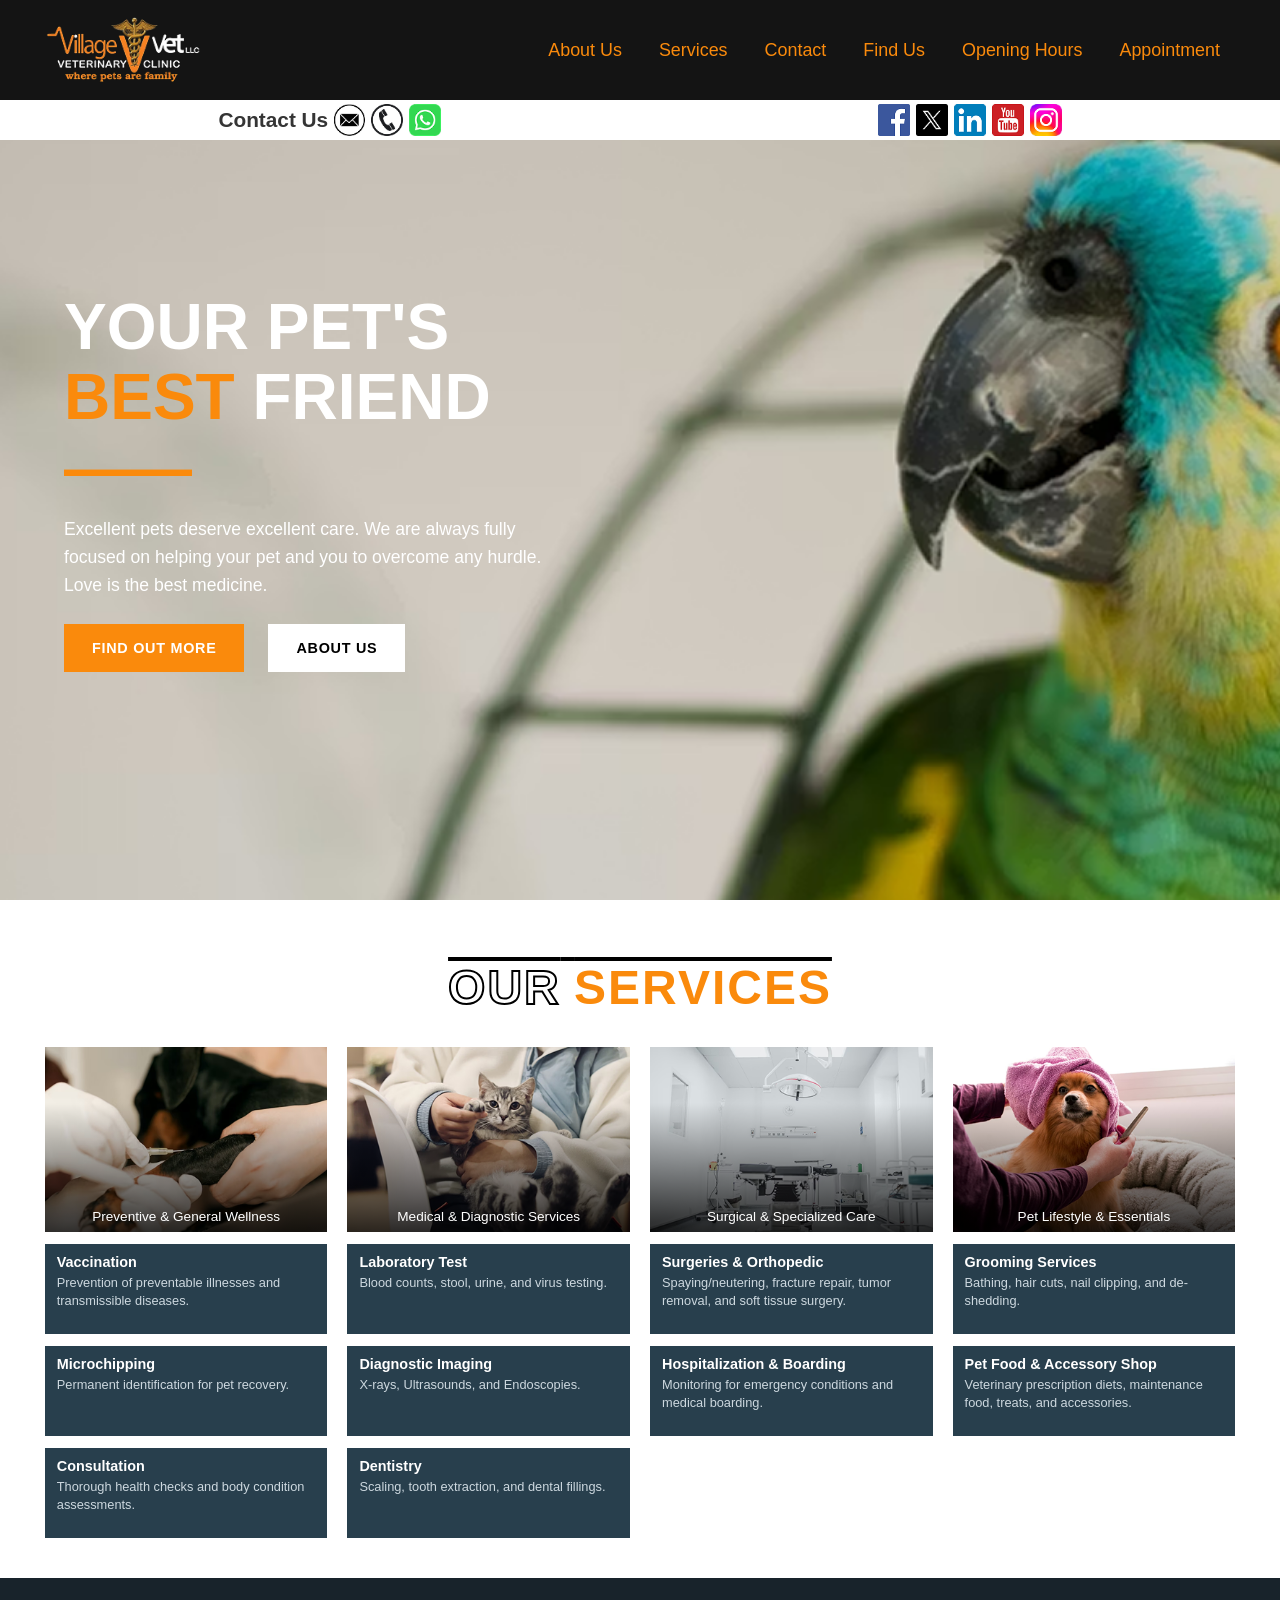
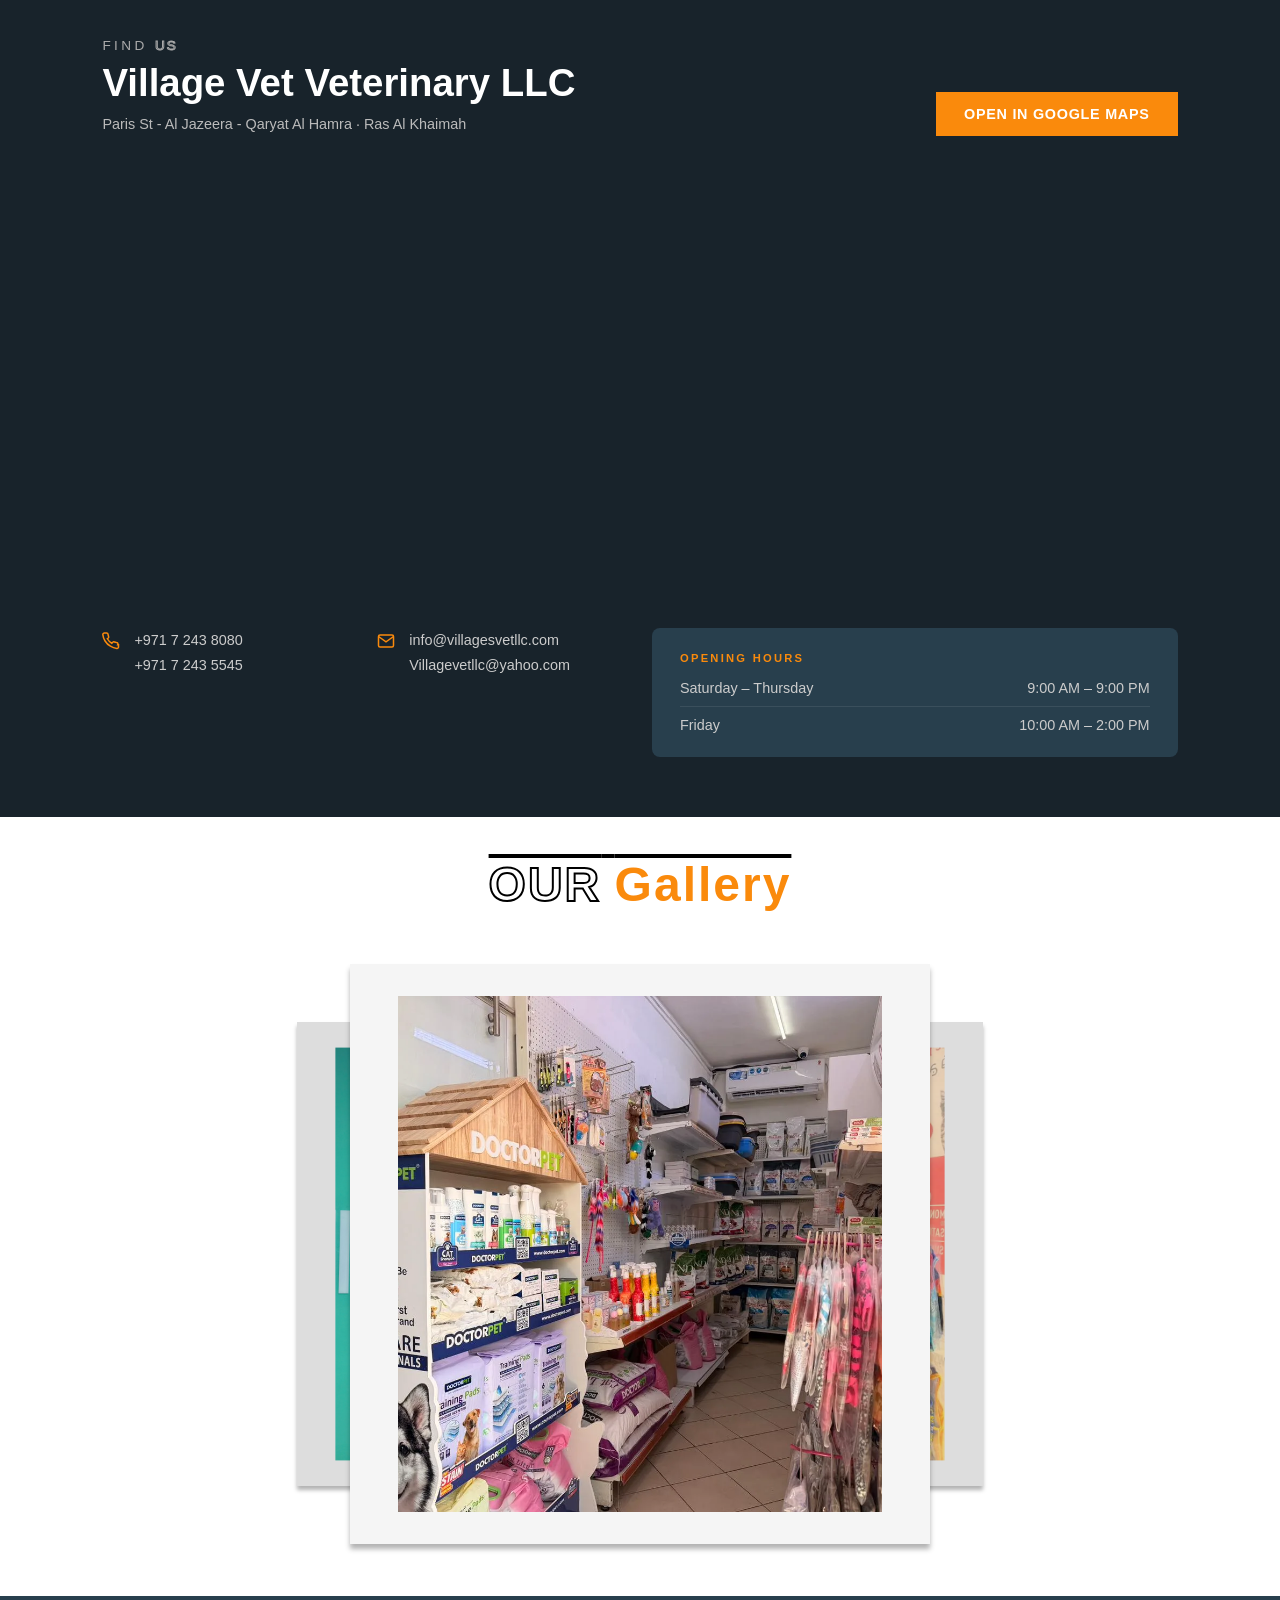
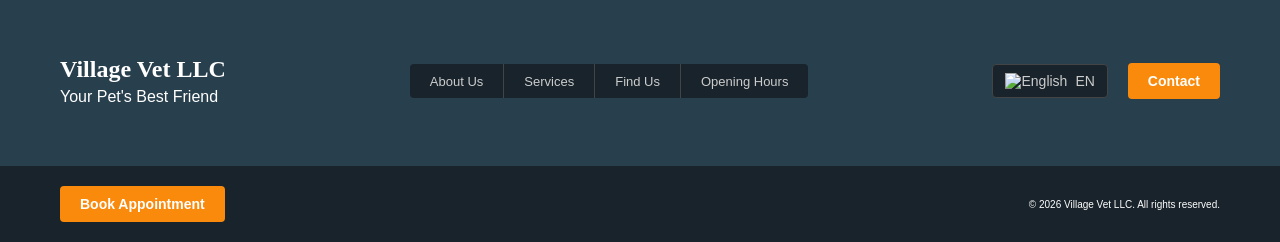
==== index.html @ 038075fb "Final" ====
<!DOCTYPE html>
<html lang="en">
<head>
  <meta charset="UTF-8">
  <meta name="viewport" content="width=device-width, initial-scale=1.0">
  <title>Village Vet LLC</title>
  <link rel="preconnect" href="https://fonts.googleapis.com" />
  <link rel="preconnect" href="https://fonts.gstatic.com" crossorigin />
  <link href="https://fonts.googleapis.com/css2?family=Playfair+Display:wght@700&family=Lato:wght@400;700&display=swap" rel="stylesheet" />

<link rel="stylesheet" href="css/borders.css">
<link rel="stylesheet" href="css/homepage.css">
<link rel="stylesheet" href="css/gallery.css">

</head>
<body>

  <!-- ==================== MOBILE VERSION ==================== -->

<div class="mobile-layout">

<script>
document.addEventListener("DOMContentLoaded", () => {

    const hamburger = document.getElementById("mobileHamburger");
    const menu = document.getElementById("mobileMenu");

    hamburger.addEventListener("click", () => {

        hamburger.classList.toggle("active");
        menu.classList.toggle("active");

    });

});
</script>


<!-- ================= MOBILE NAVBAR ================= -->
<nav class="mobile-navbar">

    <div class="mobile-navbar-top">

        <a href="index.html" class="mobile-logo">
            <img src="images/village%20vet%20logo.png" alt="Village Vet Logo">
        </a>

        <button class="mobile-hamburger" id="mobileHamburger">
            <span></span>
            <span></span>
            <span></span>
        </button>

    </div>

    <div class="mobile-menu" id="mobileMenu">
        <a href="about_us.html">About Us</a>
        <a href="services.html">Services</a>
        <a href="contact.html">Contact</a>
        <a target="_blank"
           href="https://www.google.com/maps/place/Village+Vet+Veterinary+LLC/@25.6820195,55.7797574,17z">
           Find Us
        </a>
        <a href="contact.html#opening_hour">Opening Hours</a>

        <a class="mobile-appointment-btn" href="booking.html">
            Appointment
        </a>
    </div>

</nav>



    <!-- HERO -->
    <section class="hero">
      <div class="hero__inner">
        <div class="hero__logo">Village Vet LLC</div>
        <div class="hero__tag">Your Pet's Best Friend</div>
        <h1 class="hero__title">Caring for Every Paw &amp; Claw</h1>
        <p class="hero__subtitle">Professional veterinary services in Ras Al Khaimah — because your pet deserves the best.</p>
        <button class="btn">Book Appointment</button>
      </div>
    </section>

    <!-- SERVICES -->
    <section class="services" id="services">
      <p class="section-label">What we offer</p>
      <h2 class="section-title"><span>Our</span> Services</h2>
      <div class="divider"></div>
      <div class="services-list">
        <div class="service-bar">
          <div class="service-bar__icon">🩺</div>
          <div>
            <div class="service-bar__name">Preventive &amp; General Wellness</div>
            <div class="service-bar__desc">Vaccination · Microchipping · Consultation</div>
          </div>
        </div>
        <div class="service-bar">
          <div class="service-bar__icon">🔬</div>
          <div>
            <div class="service-bar__name">Medical &amp; Diagnostic</div>
            <div class="service-bar__desc">Lab tests · Imaging · Dentistry</div>
          </div>
        </div>
        <div class="service-bar">
          <div class="service-bar__icon">🏥</div>
          <div>
            <div class="service-bar__name">Surgical &amp; Specialized</div>
            <div class="service-bar__desc">Surgeries · Orthopedics · Boarding</div>
          </div>
        </div>
        <div class="service-bar">
          <div class="service-bar__icon">🛁</div>
          <div>
            <div class="service-bar__name">Pet Lifestyle &amp; Essentials</div>
            <div class="service-bar__desc">Grooming Services · Pet Food &amp; Accessory Shop</div>
          </div>
        </div>
      </div>
    </section>

    <!-- FIND US -->
    <section class="findus" id="findus">
      <p class="section-label">Where to find us</p>
      <h2 class="section-title"><span>Find</span> Us</h2>
      <div class="divider"></div>
      <p style="font-size:0.85rem;color:#bbb;line-height:1.6;">
        Village Vet Veterinary LLC<br>
        Paris St · Al Jazeera · Qaryat Al Hamra · Ras Al Khaimah
      </p>
      <div class="map-wrap">
        <iframe
          src="https://www.google.com/maps/embed?pb=!1m18!1m12!1m3!1d3595.676407439452!2d55.77718247519249!3d25.68201947740208!2m3!1f0!2f0!3f0!3m2!1i1024!2i768!4f13.1!3m3!1m2!1s0x3ef60bcb90f088f5%3A0xfb307b8802528c97!2sVillage%20Vet%20Veterinary%20LLC!5e0!3m2!1sen!2sae!4v1772922306894!5m2!1sen!2sae"
          allowfullscreen="" loading="lazy" referrerpolicy="no-referrer-when-downgrade">
        </iframe>
      </div>
      <div class="contact-block">
        <div class="contact-row">
          <svg width="18" height="18" viewBox="0 0 24 24" fill="none" stroke="currentColor" stroke-width="2"><path d="M22 16.92v3a2 2 0 0 1-2.18 2 19.79 19.79 0 0 1-8.63-3.07A19.5 19.5 0 0 1 4.1 12a19.8 19.8 0 0 1-3-8.57A2 2 0 0 1 3.1 1.37h3a2 2 0 0 1 2 1.72 12.84 12.84 0 0 0 .7 2.81 2 2 0 0 1-.45 2.11L7.09 9a16 16 0 0 0 6 6l1.27-1.27a2 2 0 0 1 2.11-.45 12.84 12.84 0 0 0 2.81.7A2 2 0 0 1 21 16.92z"/></svg>
          <div>
            <a href="tel:+97172438080">+971 7 243 8080</a><br>
            <a href="tel:+97172435545">+971 7 243 5545</a>
          </div>
        </div>
        <div class="contact-row">
          <svg width="18" height="18" viewBox="0 0 24 24" fill="none" stroke="currentColor" stroke-width="2"><path d="M4 4h16c1.1 0 2 .9 2 2v12c0 1.1-.9 2-2 2H4c-1.1 0-2-.9-2-2V6c0-1.1.9-2 2-2z"/><polyline points="22,6 12,13 2,6"/></svg>
          <div>
            <a href="mailto:info@villagesvetllc.com">info@villagesvetllc.com</a><br>
            <a href="mailto:Villagevetllc@yahoo.com">Villagevetllc@yahoo.com</a>
          </div>
        </div>
        <div class="hours-box">
          <h4>Opening Hours</h4>
          <div class="hours-row"><span>Saturday – Thursday</span><span>9:00 AM – 9:00 PM</span></div>
          <div class="hours-row"><span>Friday</span><span>10:00 AM – 2:00 PM</span></div>
        </div>
      </div>
    </section>

    <!-- GALLERY -->
    <section class="gallery" id="gallery">
      <p class="section-label">Moments we love</p>
      <h2 class="section-title"><span>Our</span> Gallery</h2>
      <div class="divider"></div>
      <div class="gallery-grid">
        <div class="gallery-item"><img src="images/Village%20Vet%20Gallery%20Pictures/front_1.webp"/></div>
        <div class="gallery-item"><img src="images/Village%20Vet%20Gallery%20Pictures/front_2.webp"/></div>
        <div class="gallery-item"><img src="images/Village%20Vet%20Gallery%20Pictures/front_3.webp"/></div>
        <div class="gallery-item"><img src="images/Village%20Vet%20Gallery%20Pictures/village_vet_sign.webp"/></div>
        <div class="gallery-item"><img src="images/Village%20Vet%20Gallery%20Pictures/vet_sign.webp"/></div>
        <div class="gallery-item"><img src="images/Village%20Vet%20Gallery%20Pictures/indoor_sign.webp"/></div>
        <div class="gallery-item"><img src="images/Village%20Vet%20Gallery%20Pictures/indoor_sign2.webp"/></div>
        <div class="gallery-item"><img src="images/Village%20Vet%20Gallery%20Pictures/indoor_sign3.webp"/></div>
        <div class="gallery-item"><img src="images/Village%20Vet%20Gallery%20Pictures/shop1.webp"/></div>
        <div class="gallery-item"><img src="images/Village%20Vet%20Gallery%20Pictures/shop2.webp"/></div>
        <div class="gallery-item"><img src="images/Village%20Vet%20Gallery%20Pictures/shop3.webp"/></div>
        <div class="gallery-item"><img src="images/Village%20Vet%20Gallery%20Pictures/shop4.webp"/></div>
        <div class="gallery-item"><img src="images/Village%20Vet%20Gallery%20Pictures/shop5.webp"/></div>
        <div class="gallery-item"><img src="images/Village%20Vet%20Gallery%20Pictures/shop6.webp"/></div>
        <div class="gallery-item"><img src="images/Village%20Vet%20Gallery%20Pictures/shop7.webp"/></div>
        <div class="gallery-item"><img src="images/Village%20Vet%20Gallery%20Pictures/shop8.webp"/></div>
      </div>
    </section>

    <footer id="mobile-footer"></footer>
    <script src="../border/load_foot_nav.js"></script>

  </div><!-- /.mobile-layout -->


  <!-- ==================== DESKTOP VERSION ==================== -->
  <div class="desktop-layout">

    <!-- NAV (injected by load_foot_nav.js) -->
<!--    <nav id="desktop-navbar"></nav>-->
<nav class="navbar">
    <a href="index.html" class="nav_logo">
        <img src="images/village%20vet%20logo.png" alt="Village Vet Logo">
    </a>

    <div>
        <a href="about_us.html">About Us</a>
        <a href="services.html">Services</a>
        <a href="contact.html">Contact</a>

        <a target="_blank"
           href="https://www.google.com/maps/place/Village+Vet+Veterinary+LLC/@25.6820195,55.7797574,17z">
           Find Us
        </a>

        <a href="contact.html#opening_hour">
            Opening Hours
        </a>

        <a id="appointment_btn" href="booking.html">
            Appointment
        </a>
    </div>
</nav>

    <!-- UNDER NAVBAR -->
    <div class="under_navbar">
      <div>
        <a href="contact.html">Contact Us</a>
        <a href="contact.html"><img src="icons/Icon_Msg.png" alt="Message"></a>
        <a href="contact.html"><img src="icons/Icon_Call.png" alt="Call"></a>
        <a href="https://api.whatsapp.com/send/?phone=971561420787&text&type=phone_number&app_absent=0" target="_blank"><img src="icons/Icon_whatsapp.png" alt="WhatsApp"></a>
      </div>
      <div>
        <a href="https://www.facebook.com/people/Village-Vet-LLC/100063618232072/" target="_blank"><img src="icons/Icon_facebook.png" alt="Facebook"></a>
        <a href="https://x.com/LlcVet" target="_blank"><img src="icons/Icon_twitter.png" alt="Twitter"></a>
        <a href="https://www.linkedin.com/in/village-vet-llc-uae-9a5b27188/" target="_blank"><img src="icons/Icon_linkedin.png" alt="LinkedIn"></a>
        <a href="https://www.youtube.com/@villagevetllc4652" target="_blank"><img src="icons/Icon_youtube.png" alt="YouTube"></a>
        <a href="https://www.instagram.com/village_vet_llc/" target="_blank"><img src="icons/Icon_insta.png" alt="Instagram"></a>
      </div>
    </div>

    <!-- HERO -->
    <div class="hero_banner">
      <img src="images/Background.png" alt="Hero banner">
      <div class="hero_overlay">
        <h2>YOUR PET'S <span>BEST</span> FRIEND</h2>
        <h2><span>——</span></h2>
        <p>Excellent pets deserve excellent care. We are always fully focused on helping your pet and you to overcome any hurdle. Love is the best medicine.</p>
        <div class="hero_button">
          <a class="hero_btn1" href="services.html">FIND OUT MORE</a>
          <a class="hero_btn2" href="about_us.html">ABOUT US</a>
        </div>
      </div>
    </div>

    <!-- SERVICES -->
    <div class="our_service">
      <h1><span class="recolor_seethur">OUR</span> <span class="recolor">SERVICES</span></h1>
      <div class="service_grid">
        <!-- GRID 1 -->
        <div class="service_content">
          <div class="service_container_image">
            <img src="images/temp1.png" alt="Preventive Care">
            <p>Preventive &amp; General Wellness</p>
          </div>
          <div class="service_container">
            <h4>Vaccination</h4>
            <p>Prevention of preventable illnesses and transmissible diseases.</p>
          </div>
          <div class="service_container">
            <h4>Microchipping</h4>
            <p>Permanent identification for pet recovery.</p>
          </div>
          <div class="service_container">
            <h4>Consultation</h4>
            <p>Thorough health checks and body condition assessments.</p>
          </div>
        </div>
        <!-- GRID 2 -->
        <div class="service_content">
          <div class="service_container_image">
            <img src="images/temp2.png" alt="Medical Diagnostic">
            <p>Medical &amp; Diagnostic Services</p>
          </div>
          <div class="service_container">
            <h4>Laboratory Test</h4>
            <p>Blood counts, stool, urine, and virus testing.</p>
          </div>
          <div class="service_container">
            <h4>Diagnostic Imaging</h4>
            <p>X-rays, Ultrasounds, and Endoscopies.</p>
          </div>
          <div class="service_container">
            <h4>Dentistry</h4>
            <p>Scaling, tooth extraction, and dental fillings.</p>
          </div>
        </div>
        <!-- GRID 3 -->
        <div class="service_content">
          <div class="service_container_image">
            <img src="images/temp3.png" alt="Surgical Care">
            <p>Surgical &amp; Specialized Care</p>
          </div>
          <div class="service_container">
            <h4>Surgeries &amp; Orthopedic</h4>
            <p>Spaying/neutering, fracture repair, tumor removal, and soft tissue surgery.</p>
          </div>
          <div class="service_container">
            <h4>Hospitalization &amp; Boarding</h4>
            <p>Monitoring for emergency conditions and medical boarding.</p>
          </div>
        </div>
        <!-- GRID 4 -->
        <div class="service_content">
          <div class="service_container_image">
            <img src="images/temp4.png" alt="Pet Lifestyle">
            <p>Pet Lifestyle &amp; Essentials</p>
          </div>
          <div class="service_container">
            <h4>Grooming Services</h4>
            <p>Bathing, hair cuts, nail clipping, and de-shedding.</p>
          </div>
          <div class="service_container">
            <h4>Pet Food &amp; Accessory Shop</h4>
            <p>Veterinary prescription diets, maintenance food, treats, and accessories.</p>
          </div>
        </div>
      </div>
    </div>

<!-- MAP / FIND US -->
<div class="map">
  <div class="map_overlay">
    <div>
      <h3>FIND <span class="recolor_seethur">US</span></h3>
      <h2>Village Vet Veterinary LLC</h2>
      <p>Paris St - Al Jazeera - Qaryat Al Hamra · Ras Al Khaimah</p>
    </div>
    <a class="map_btn" target="_blank" href="https://www.google.com/maps/place/Village+Vet+Veterinary+LLC/@25.6820195,55.7797574,17z">Open in Google Maps</a>
  </div>

  <iframe
    width="100%" height="420" style="border:0;" allowfullscreen="" loading="lazy"
    referrerpolicy="no-referrer-when-downgrade"
    src="https://www.google.com/maps/embed?pb=!1m18!1m12!1m3!1d3595.676407439452!2d55.77718247519249!3d25.68201947740208!2m3!1f0!2f0!3f0!3m2!1i1024!2i768!4f13.1!3m3!1m2!1s0x3ef60bcb90f088f5%3A0xfb307b8802528c97!2sVillage%20Vet%20Veterinary%20LLC!5e0!3m2!1sen!2sae!4v1775418853740!5m2!1sen!2sae">
  </iframe>

  <div class="map_contact">
    <div class="map_contact_col">
      <svg width="18" height="18" viewBox="0 0 24 24" fill="none" stroke="currentColor" stroke-width="2"><path d="M22 16.92v3a2 2 0 0 1-2.18 2 19.79 19.79 0 0 1-8.63-3.07A19.5 19.5 0 0 1 4.1 12a19.8 19.8 0 0 1-3-8.57A2 2 0 0 1 3.1 1.37h3a2 2 0 0 1 2 1.72 12.84 12.84 0 0 0 .7 2.81 2 2 0 0 1-.45 2.11L7.09 9a16 16 0 0 0 6 6l1.27-1.27a2 2 0 0 1 2.11-.45 12.84 12.84 0 0 0 2.81.7A2 2 0 0 1 21 16.92z"/></svg>
      <div>
        <a href="tel:+97172438080">+971 7 243 8080</a><br>
        <a href="tel:+97172435545">+971 7 243 5545</a>
      </div>
    </div>
    <div class="map_contact_col">
      <svg width="18" height="18" viewBox="0 0 24 24" fill="none" stroke="currentColor" stroke-width="2"><path d="M4 4h16c1.1 0 2 .9 2 2v12c0 1.1-.9 2-2 2H4c-1.1 0-2-.9-2-2V6c0-1.1.9-2 2-2z"/><polyline points="22,6 12,13 2,6"/></svg>
      <div>
        <a href="mailto:info@villagesvetllc.com">info@villagesvetllc.com</a><br>
        <a href="mailto:Villagevetllc@yahoo.com">Villagevetllc@yahoo.com</a>
      </div>
    </div>
    <div class="map_hours">
      <h4>Opening Hours</h4>
      <div class="map_hours_row"><span>Saturday – Thursday</span><span>9:00 AM – 9:00 PM</span></div>
      <div class="map_hours_row"><span>Friday</span><span>10:00 AM – 2:00 PM</span></div>
    </div>
  </div>
</div>


<div class="Gallery">
    <h1><span class="recolor_seethur">OUR</span> <span class="recolor">Gallery</span></h1>
    <div class="container">
      <div class="gallery-card-carousel">
        <div class="card">
          <div class="gallery-image-container">
               <img src="images/Village%20Vet%20Gallery%20Pictures/front_1.webp"/>
          </div>
        </div>

        <div class="card">
          <div class="gallery-image-container">
               <img src="images/Village%20Vet%20Gallery%20Pictures/front_2.webp"/>
          </div>
        </div>

        <div class="card">
          <div class="gallery-image-container">
               <img src="images/Village%20Vet%20Gallery%20Pictures/front_3.webp"/>
          </div>
        </div>

        <div class="card">
          <div class="gallery-image-container">
               <img src="images/Village%20Vet%20Gallery%20Pictures/village_vet_sign.webp"/>
          </div>
        </div>

        <div class="card">
          <div class="gallery-image-container">
               <img src="images/Village%20Vet%20Gallery%20Pictures/indoor_sign.webp">
          </div>
        </div>

        <div class="card">
          <div class="gallery-image-container">
               <img src="images/Village%20Vet%20Gallery%20Pictures/indoor_sign2.webp">
          </div>
        </div>

        <div class="card">
          <div class="gallery-image-container">
               <img src="images/Village%20Vet%20Gallery%20Pictures/indoor_sign3.webp">
          </div>
        </div>

        <div class="card">
          <div class="gallery-image-container">
               <img src="images/Village%20Vet%20Gallery%20Pictures/shop1.webp">
          </div>
        </div>

        <div class="card">
          <div class="gallery-image-container">
               <img src="images/Village%20Vet%20Gallery%20Pictures/shop2.webp">
          </div>
        </div>

        <div class="card">
          <div class="gallery-image-container">
               <img src="images/Village%20Vet%20Gallery%20Pictures/shop3.webp">
          </div>
        </div>

        <div class="card">
          <div class="gallery-image-container">
               <img src="images/Village%20Vet%20Gallery%20Pictures/shop4.webp">
          </div>
        </div>

        <div class="card">
          <div class="gallery-image-container">
               <img src="images/Village%20Vet%20Gallery%20Pictures/shop5.webp">
          </div>
        </div>

        <div class="card">
          <div class="gallery-image-container">
               <img src="images/Village%20Vet%20Gallery%20Pictures/shop6.webp">
          </div>
        </div>

        <div class="card">
          <div class="gallery-image-container">
               <img src="images/Village%20Vet%20Gallery%20Pictures/shop7.webp">
          </div>
        </div>

        <div class="card">
          <div class="gallery-image-container">
               <img src="images/Village%20Vet%20Gallery%20Pictures/shop8.webp">
          </div>
        </div>
      </div>
      <a href="#" class="visuallyhidden card-controller">Carousel controller</a>
    </div>
</div>

    <!-- FOOTER (injected by load_foot_nav.js) -->
    <div class="footer-desktop">

    <footer>

        <div class="foot-container footer-flex">

            <div class="footer-logo">
                <h1>Village Vet LLC</h1>
                <span>Your Pet's Best Friend</span>
            </div>

            <ul class="footer-links">
                <li><a href="about_us.html">About Us</a></li>

                <li><a href="services.html">Services</a></li>

                <li>
                    <a href="https://www.google.com/maps/place/Village+Vet+Veterinary+LLC/@25.6820195,55.7797574,17z">
                        Find Us
                    </a>
                </li>

                <li>
                    <a href="contact.html#opening_hour">
                        Opening Hours
                    </a>
                </li>
            </ul>

            <div class="footer-right">

                <div class="lang-switcher">

                    <button class="lang-btn">
                        <img src="https://flagcdn.com/w20/gb.png" alt="English">
                        <span>EN</span>
                    </button>

                    <ul class="lang-dropdown">
                        <li>
                            <a href="#">
                                <img src="https://flagcdn.com/w20/ae.png" alt="Arabic">
                                Arabic (AR)
                            </a>
                        </li>
                    </ul>

                </div>

                <a href="contact.html" class="btn-orange">
                    Contact
                </a>

            </div>

        </div>

    </footer>

    <div class="bottom-bar">

        <div class="foot-container bottom-flex">

            <a href="booking.html" class="btn-orange">
                Book Appointment
            </a>

            <div class="footer-copy">
                © 2026 Village Vet LLC. All rights reserved.
            </div>

        </div>

    </div>
</div>
    <script src="javascript/carousel-common.js"></script>
    <script src="javascript/gallery-carousel.js"></script>

  </div><!-- /.desktop-layout -->


  <script>
    const btn  = document.getElementById("hamburgerBtn");
    const menu = document.getElementById("mobileMenu");
    if (btn && menu) {
        btn.addEventListener("click", function () {
            const isOpen = menu.classList.toggle("open");
            btn.classList.toggle("open", isOpen);
        });
        menu.querySelectorAll("a").forEach(link => {
            link.addEventListener("click", () => {
                menu.classList.remove("open");
                btn.classList.remove("open");
            });
        });
    }
</script>
</body>
</html>
---- css/borders.css ----
/* RESET */
* { 
    margin: 0; 
    padding: 0; 
    box-sizing: border-box; 
}

/* ROOT COLORS */
:root {
    --dark-bg: #18232B;
    --darker-bg: #283F4D;
    --orange: #FA8A0C;
}

/* BODY */
html, body {
    max-width: 100vw;
    overflow-x: hidden;
    font-family: Arial, sans-serif;
}

/* CONTAINER */
.foot-container { 
    max-width: 1200px; 
    margin: 0 auto; 
    padding: 0 20px; 
}
/* =========================
   NAVBAR
========================= */

.navbar {
    display: none; /* hidden on mobile by default */
}

@media (min-width: 1024px) {
    .navbar {
        position: fixed;
        display: flex;
        width: 100%;
        height: 100px;
        z-index: 10;
        background-color: rgb(20, 20, 20);
    }

    body {
        padding-top: 100px; /* prevents hero from hiding under fixed navbar */
    }
}

.nav_logo {
    margin-left: 3.5%;
    display: flex;
    align-items: center;
    height: 100%;
}

.nav_logo img {
    height: 67%;
}

.navbar div {
    display: flex;
    align-items: center;
    margin-left: auto;
    margin-right: 50px;
    gap: 17px;
}

.navbar div a {
    font-size: 1.4vw;
    text-decoration: none;
    color: rgb(250, 138, 12);
    padding: 0 10px;
}

/* =========================
   LANGUAGE SWITCHER
========================= */

.lang-switcher {
    position: relative;
    display: inline-block;
}

.lang-btn {
    background-color: var(--dark-bg);
    color: #ccc;
    padding: 8px 12px;
    border: 1px solid #444;
    border-radius: 4px;
    display: flex;
    align-items: center;
    gap: 8px;
    cursor: pointer;
    font-size: 14px;
}

.lang-dropdown {
    display: none;
    position: absolute;
    bottom: 100%;
    right: 0;
    background-color: var(--dark-bg);
    list-style: none;
    padding: 10px;
    border-radius: 4px;
    box-shadow: 0 -5px 15px rgba(0,0,0,0.3);
    min-width: 120px;
    margin-bottom: 5px;
}

.lang-switcher:hover .lang-dropdown { 
    display: block; 
}

.lang-dropdown li a {
    color: white;
    text-decoration: none;
    font-size: 13px;
    display: flex;
    align-items: center;
    gap: 8px;
    padding: 8px 5px;
}

.lang-dropdown li a:hover { 
    color: var(--orange); 
}

/* =========================
   BUTTONS
========================= */

.btn-orange { 
    background-color: var(--orange); 
    color: white; 
    border: none; 
    padding: 10px 20px; 
    font-weight: bold; 
    cursor: pointer; 
    text-decoration: none;
    font-size: 14px;
    border-radius: 4px;
    transition: 0.3s;
    display: inline-block;
}

.btn-orange:hover { 
    background-color: #EE4F54; 
}

.hero-booking-btn {
    padding: 10px 30px; 
    font-size: 12px;
}

/* =========================
   FOOTER — SHARED
========================= */

.footer {
    position: relative;
    width: 100%;
    color: white;
}

/* hide mobile, show desktop by default */
.footer-mobile { display: none; }
.footer-desktop { display: block; }

/* =========================
   FOOTER — DESKTOP
========================= */

footer { 
    background-color: var(--darker-bg); 
    padding: 60px 0; 
    color: white; 
}

.footer-logo h1 { 
    font-size: 24px; 
    margin-bottom: 5px;
    font-family: Cambria, Cochin, Georgia, Times, 'Times New Roman', serif;
}

.footer-flex { 
    display: flex; 
    justify-content: space-between; 
    align-items: center; 
}

.footer-links { 
    display: flex; 
    list-style: none; 
    background-color: var(--dark-bg);
    border-radius: 4px;
}

.footer-links li { 
    border-right: 1px solid #444; 
    padding: 8px 20px; 
}

.footer-links li:last-child { 
    border-right: none; 
}

.footer-links a { 
    color: #ccc; 
    text-decoration: none; 
    font-size: 13px; 
}

.footer-right { 
    display: flex; 
    align-items: center; 
    gap: 20px; 
}

/* BOTTOM BAR */
.bottom-bar { 
    background-color: var(--dark-bg); 
    padding: 20px 0; 
}

.bottom-flex { 
    display: flex; 
    justify-content: space-between; 
    align-items: center; 
}

.footer-copy { 
    font-size: 10px; 
    color: #ffffff; 
}

/* =========================
   FOOTER — MOBILE
========================= */

@media (max-width: 767px) {

    /* swap visibility */
    .footer-desktop { display: none; }
    .footer-mobile  { display: block; }

    .footer-mobile {
        background: #18232B;
        color: #aaa;
        padding: 32px 20px 20px;
        font-size: 0.8rem;
        text-align: center;
    }

    .footer__logo {
        font-family: 'Playfair Display', serif;
        color: #fff;
        font-size: 1.1rem;
    }

    .footer__tag {
        color: #FA8A0C;
        font-size: 0.72rem;
        margin-top: 2px;
    }

    .footer__nav {
        display: flex;
        flex-wrap: wrap;
        justify-content: center;
        gap: 16px 20px;
        margin: 20px 0 16px;
    }

    .footer__nav a {
        color: #ccc;
        font-size: 0.82rem;
        text-decoration: none;
    }

    .footer__nav a:hover {
        color: white;
    }

    .footer__copy {
        font-size: 0.72rem;
        color: #555;
        border-top: 1px solid #2a2a2a;
        padding-top: 14px;
        margin-top: 14px;
    }

}

#desktop-footer,
#mobile-footer {
    border: none;
    padding: 0;
    margin: 0;
}

.footer {
    position: relative;
    width: 100%;
    color: white;
    background-color: var(--dark-bg); /* add this */
}

/* navbar mobile */

/* Hide mobile nav on desktop, desktop nav on mobile */
#mobile-navbar  { display: block; }
#desktop-navbar { display: none;  }

@media (min-width: 1024px) {
    #mobile-navbar  { display: none;  }
    #desktop-navbar { display: block; }
}
---- css/homepage.css ----
/* ============================================================
   homepage.css — MOBILE ONLY
   ============================================================ */

@media (max-width: 1023px) {

  section { padding: 56px 20px; }

  .hero {
    position: relative;
    min-height: 100svh;
  }

}

img { display: block; max-width: 100%; }
a { text-decoration: none; color: inherit; }

:root {
  --green: #2e6b4f;
  --gold:  #c9a84c;
  --light: #f5f2ee;
  --dark:  #1a1a1a;
  --gray:  #888;
}

/* LAYOUT SWITCHER */
.mobile-layout { display: block; }
.desktop-layout { display: none; }

@media (min-width: 1024px) {
  .mobile-layout { display: none; }
  .desktop-layout { display: block; }
}

/* RESPONSIVE TWEAKS */
@media (max-width: 767px) {
  .hero__title { font-size: 2rem; }
  .section-title { font-size: 1.75rem; }
}

@media (min-width: 768px) and (max-width: 1024px) {
  .hero__title { font-size: 2.8rem; }
  .hero__subtitle { max-width: 400px; }
  .service-bar { padding: 22px 20px; }
  .service-bar__name { font-size: 1rem; }
  .service-bar__desc { font-size: 0.85rem; }
  .map-wrap iframe { height: 380px; }
}

/* HERO */
.hero {
  position: relative;
  min-height: 100svh;
  background: url('hero.jpg') center/cover no-repeat;
  display: flex;
  flex-direction: column;
  align-items: center;
  justify-content: center;
  text-align: center;
  padding: 40px 24px;
}
.hero::before {
  content: '';
  position: absolute;
  inset: 0;
  background: rgba(0,0,0,0.52);
}
.hero__inner    { position: relative; z-index: 1; color: #fff; }
.hero__logo     { font-family: 'Playfair Display', serif; font-size: 2rem; }
.hero__tag      { font-size: 0.85rem; letter-spacing: 0.2em; text-transform: uppercase; color: #ddd; margin-top: 4px; }
.hero__title    { font-family: 'Playfair Display', serif; font-size: 2.4rem; line-height: 1.2; margin: 28px 0 16px; }
.hero__subtitle { font-size: 1rem; color: #ddd; max-width: 280px; margin: 0 auto 32px; line-height: 1.6; }

.btn {
  display: inline-block;
  padding: 14px 36px;
  background: var(--green);
  color: #fff;
  font-family: 'Lato', sans-serif;
  font-weight: 700;
  font-size: 0.95rem;
  letter-spacing: 0.06em;
  text-transform: uppercase;
  border-radius: 4px;
  border: none;
  cursor: pointer;
}

/* SECTIONS */
section { padding: 56px 20px; }
.section-label { font-size: 0.7rem; letter-spacing: 0.25em; text-transform: uppercase; color: var(--gray); margin-bottom: 4px; }
.section-title { font-family: 'Playfair Display', serif; font-size: 2rem; color: var(--dark); }
.section-title span { color: var(--green); }
.divider { width: 48px; height: 3px; background: var(--gold); margin: 14px 0 32px; }

/* SERVICES */
.services-list { display: flex; flex-direction: column; gap: 10px; }
.service-bar {
  display: flex;
  align-items: center;
  gap: 16px;
  background: var(--light);
  border-left: 4px solid var(--green);
  border-radius: 6px;
  padding: 18px 16px;
}
.service-bar__icon { font-size: 1.5rem; width: 36px; text-align: center; flex-shrink: 0; }
.service-bar__name { font-weight: 700; font-size: 0.92rem; color: var(--dark); }
.service-bar__desc { font-size: 0.78rem; color: var(--gray); margin-top: 3px; line-height: 1.5; }

/* FIND US */
.findus { background: var(--dark); color: #fff; padding-bottom: 0; }
.findus .section-label { color: #aaa; }
.findus .section-title { color: #fff; }
.findus .section-title span { color: var(--gold); }
.findus .divider { background: var(--gold); }

.map-wrap { margin: 24px -20px 0; }
.map-wrap iframe { width: 100%; height: 300px; border: 0; display: block; }

.contact-block { padding: 28px 20px 40px; }
.contact-row { display: flex; align-items: flex-start; gap: 14px; margin-bottom: 16px; font-size: 0.9rem; line-height: 1.6; }
.contact-row svg { flex-shrink: 0; margin-top: 3px; color: var(--gold); }

.hours-box { background: #2a2a2a; border-radius: 8px; padding: 18px; margin-top: 8px; }
.hours-box h4 { font-size: 0.7rem; letter-spacing: 0.2em; text-transform: uppercase; color: var(--gold); margin-bottom: 12px; }
.hours-row { display: flex; justify-content: space-between; font-size: 0.85rem; color: #ccc; }
.hours-row + .hours-row { margin-top: 8px; border-top: 1px solid #3a3a3a; padding-top: 8px; }

/* GALLERY */
.gallery { background: var(--light); }
.gallery-grid { display: grid; grid-template-columns: repeat(3, 1fr); gap: 6px; }
.gallery-item { aspect-ratio: 1; background: #d5d0ca; border-radius: 4px; overflow: hidden; }
.gallery-item img { width: 100%; height: 100%; object-fit: cover; }


/* ============================================================
   homepage.css — DESKTOP ONLY
   ============================================================ */

@media (min-width: 1024px) {

  body {
    margin: 0;
    padding: 0;
  }

  /* --------- UNDER NAVBAR --------- */
  .under_navbar {
    display: flex;
    padding-top: 100px;
    height: calc(100px + 40px);
    align-items: flex-end;
    padding-bottom: 0;
    background-color: #ffffff;
    justify-content: space-around;
    z-index: -1;
  }

  .under_navbar > div {
    display: flex;
    align-items: center;
    justify-content: center;
    font-size: 1.3rem;
    gap: 6px;
    height: 40px;
  }

  .under_navbar a {
    color: #353535;
    font-weight: 800;
    text-decoration: none;
  }

  .under_navbar a:hover {
    transition: all 300ms ease-in-out;
    color: rgb(250, 138, 12);
  }

  .under_navbar a img {
    height: 32px;
  }

  /* --------- SECTION HEADINGS --------- */
  .our_service h1,
  .Gallery h1 {
    margin-top: 40px;
    text-align: center;
    font-size: 3rem;
    text-decoration: overline;
  }

  .recolor {
    color: rgb(250, 138, 12);
    letter-spacing: 2px;
  }

  .recolor_seethur {
    -webkit-text-fill-color: transparent;
    letter-spacing: 2px;
    -webkit-text-stroke-width: 2px;
  }

  .map_overlay .recolor_seethur {
    -webkit-text-fill-color: transparent;
    letter-spacing: 2px;
    -webkit-text-stroke-width: 1px;
  }

  /* ==================== HERO BANNER ==================== */
  .hero_banner {
    position: relative;
    height: calc(100vh - 140px);
    overflow: hidden;
  }

  .hero_banner img {
    width: 100%;
    height: 100%;
    object-fit: cover;
  }

  .hero_overlay {
    position: absolute;
    top: 20%;
    left: 5%;
    width: 50%;
    color: #fff;
  }

  .hero_overlay h2 {
    font-size: 4rem;
    max-width: 500px;
    line-height: 1.1;
  }

  .hero_overlay p {
    font-size: 1.1rem;
    max-width: 500px;
    margin-top: 12px;
    line-height: 1.6;
  }

  .hero_overlay span {
    color: rgb(250, 138, 12);
  }

  .hero_button {
    margin-top: 24px;
    display: flex;
    gap: 24px;
  }

  .hero_button a {
    text-decoration: none;
    padding: 16px 28px;
    font-weight: 700;
    font-size: 0.9rem;
    letter-spacing: 0.05em;
    transition: opacity 150ms;
  }

  .hero_button a:hover {
    opacity: 0.85;
  }

  .hero_btn1 {
    background-color: rgb(250, 138, 12);
    color: #fff;
  }

  .hero_btn2 {
    background-color: #fff;
    color: #000;
  }

  /* ==================== SERVICES ==================== */
  .our_service {
    margin: 60px auto 40px;
    width: 93%;
  }

  .our_service h1 {
    text-align: center;
    font-size: 3rem;
    margin-bottom: 32px;
  }

  .service_grid {
    display: grid;
    grid-template-columns: repeat(4, 1fr);
    gap: 20px;
  }

  .service_content {
    display: grid;
    /*border: double 4px #000;*/
    row-gap: 12px;
    align-content: start;
  }

  .service_container_image {
    position: relative;
    overflow: hidden;
  }

  .service_container_image img {
    width: 100%;
    display: block;
  }

  .service_container_image p {
    position: absolute;
    bottom: 8px;
    left: 50%;
    transform: translateX(-50%);
    color: #fff;
    white-space: nowrap;
    font-size: 0.85rem;
    z-index: 1;
    text-align: center;
  }

  .service_container_image::after {
    content: "";
    position: absolute;
    bottom: 0;
    left: 0;
    width: 100%;
    height: 70%;
    background: linear-gradient(to top, rgba(0,0,0,0.8), transparent);
  }

  .service_container {
    color: #fff;
    background-color: rgb(40, 63, 77);
    min-height: 90px;
    padding: 10px 12px;
  }

  .service_container h4 {
    margin-bottom: 4px;
    font-size: 0.9rem;
  }

  .service_container p {
    font-size: 0.8rem;
    line-height: 1.4;
    color: #cdd8df;
  }

  /* ==================== FIND US / MAP ==================== */
  .map {
    width: 100%;
    background-color: #18232B;
    padding: 60px 8%;
    box-sizing: border-box;
  }

  .map_overlay {
    position: static;
    display: flex;
    justify-content: space-between;
    align-items: flex-end;
    margin-bottom: 32px;
  }

  .map_overlay div h3 {
    font-size: 0.85rem;
    letter-spacing: 0.25em;
    text-transform: uppercase;
    color: #aaa;
    font-weight: 400;
    margin-bottom: 8px;
  }

  .map_overlay div h2 {
    font-size: 2.4rem;
    color: #fff;
    font-family: sans-serif;
    font-weight: 900;
    margin: 0 0 8px;
  }

  .map_overlay div p {
    font-size: 0.9rem;
    color: #bbb;
    line-height: 1.6;
    margin: 0;
  }

  .map_btn {
    display: inline-block;
    padding: 14px 28px;
    background-color: rgb(250, 138, 12);
    color: #fff;
    font-weight: 700;
    font-size: 0.9rem;
    letter-spacing: 0.05em;
    text-transform: uppercase;
    text-decoration: none;
    white-space: nowrap;
    transition: opacity 150ms;
  }

  .map_btn:hover {
    opacity: 0.85;
  }

  .map iframe {
    width: 100%;
    height: 420px;
    border: 0;
    display: block;
  }

  .map_contact {
    display: flex;
    justify-content: space-between;
    align-items: flex-start;
    margin-top: 40px;
    gap: 40px;
  }

  .map_contact_col {
    display: flex;
    align-items: flex-start;
    gap: 14px;
    color: #ccc;
    font-size: 0.9rem;
    line-height: 1.7;
    flex: 1;
  }

  .map_contact_col svg {
    flex-shrink: 0;
    margin-top: 4px;
    color: rgb(250, 138, 12);
  }

  .map_contact_col a {
    color: #ccc;
    text-decoration: none;
  }

  .map_contact_col a:hover {
    color: rgb(250, 138, 12);
  }

  .map_hours {
    flex: 2;
    background: #283F4D;
    border-radius: 8px;
    padding: 24px 28px;
    color: #ccc;
  }

  .map_hours h4 {
    font-size: 0.7rem;
    letter-spacing: 0.2em;
    text-transform: uppercase;
    color: rgb(250, 138, 12);
    margin-bottom: 16px;
  }

  .map_hours_row {
    display: flex;
    justify-content: space-between;
    font-size: 0.9rem;
  }

  .map_hours_row + .map_hours_row {
    margin-top: 10px;
    border-top: 1px solid #3a4f5c;
    padding-top: 10px;
  }

  /* ==================== GALLERY ==================== */
  .Gallery {
    width: 90%;
    margin: 60px auto 40px;
  }

  .Gallery h1 {
    text-align: center;
    font-size: 3rem;
    margin-bottom: 32px;
  }


/*-------------------------------Gallery---------- */
.Gallery{
    width: 90%;
    margin: 0 auto;
    position: relative;
}
/* overlay + button */
.Gallery_overlay{
    position: absolute;
    display: flex;
    justify-content: space-between;
    top: 50%;
    left: 0;
    transform: translateY(-50%);
    width: 100%;
}
.Gallery_overlay button{
    width: 50px;
    height: 50px;
    border-radius: 50%;
    border: none;
    background-color: rgba(0, 0, 0, 0.5);
    color: white;
    cursor: pointer;
    font-size: 1.5rem;

    display: flex;
    align-items: center;
    justify-content: center;

    transition: 0.67s ease;
}

.Gallery_overlay button:hover{
    background-color: #0dff00;
    color: black;
    transform: scale(1.1);
}

.Gallery h1{
    margin-top: 40px;
    text-align: center;
    font-size: 3rem;
    text-decoration: overline;
}

.Gallery_container{
    overflow: hidden;
}
.Gallery_Images{
    display: flex;
    width: 95%;
    gap: 33px;
    transition: transform 0.5s ease;
}

/* sample image */
.temp{
    width: 300px;
    height: 400px;
    background-color: #ff4081;
}
  

} /* end @media (min-width: 1024px) */



/* ================= MOBILE NAVBAR ================= */

.mobile-navbar{
    position: relative;
    width: 100%;
    background-color: #18232B;
    z-index: 9999;
}

/* top bar */
.mobile-navbar-top{
    height: 80px;

    display: flex;
    align-items: center;
    justify-content: space-between;

    padding: 0 20px;
}

/* logo */
.mobile-logo img{
    height: 55px;
    width: auto;
    display: block;
}

/* hamburger */
.mobile-hamburger{
    width: 32px;
    height: 24px;

    display: flex;
    flex-direction: column;
    justify-content: space-between;

    background: transparent;
    border: none;
    cursor: pointer;
    padding: 0;
}

.mobile-hamburger span{
    width: 100%;
    height: 3px;

    background-color: rgb(250, 138, 12);

    border-radius: 999px;

    transition: 0.3s ease;
}

/* animation */
.mobile-hamburger.active span:nth-child(1){
    transform: translateY(10px) rotate(45deg);
}

.mobile-hamburger.active span:nth-child(2){
    opacity: 0;
}

.mobile-hamburger.active span:nth-child(3){
    transform: translateY(-10px) rotate(-45deg);
}

/* dropdown */
.mobile-menu{
    display: flex;
    flex-direction: column;

    background-color: #18232B;

    max-height: 0;
    overflow: hidden;

    transition: max-height 0.35s ease;
}

/* open state */
.mobile-menu.active{
    max-height: 500px;
}

/* links */
.mobile-menu a{
    color: white;

    text-decoration: none;

    padding: 18px 20px;

    border-top: 1px solid rgba(255,255,255,0.08);

    font-size: 0.95rem;
    font-weight: 600;
}

/* hover */
.mobile-menu a:hover{
    background-color: rgba(255,255,255,0.05);
}

/* appointment button */
.mobile-appointment-btn{
    background-color: rgb(250, 138, 12);
    color: white !important;
}

/* desktop off */
@media (min-width: 1024px){
    .mobile-navbar{
        display: none;
    }
}
---- css/gallery.css ----
* {
  box-sizing: border-box;
  margin: 0;
  padding: 0;
}

html {
  font-family: system-ui;
  background: white;
}

.visuallyhidden {
  position: absolute;
  z-index: -1;
  right: 0;
  opacity: 0;

}

.container {
  overflow: hidden;
  padding: 20px;
  margin-top: 2em;
  margin-bottom: 2em;
}

.gallery-card-carousel {
  --card-width: 80%;
  --card-max-width: 580px;
  --card-height: 580px;
  --carousel-min-width: 600px;
  z-index: 1;
  position: relative;
  margin: 0 auto;
  width: 100%;
  height: var(--card-height);
  min-width: var(--carousel-min-width);
  transition: filter .3s ease;
}

@media screen and (max-width: 640px) {
  .gallery-card-carousel {
    margin-left: calc((100vw - var(--carousel-min-width) - 40px) / 2)
  }
}

.gallery-card-carousel.smooth-return {
  transition: all .2s ease;
}

.gallery-card-carousel .card {
  background: whitesmoke;
  width: var(--card-width);
  max-width: var(--card-max-width);
  text-align: center;
  padding: 1em;
  min-width: 250px;
  height: var(--card-height);
  position: absolute;
  margin: 0 auto;
  color: rgba(0,0,0,.5);
  transition: inherit;
  -webkit-box-shadow: 0px 5px 5px 0px rgba(0,0,0,0.3);
  -moz-box-shadow: 0px 5px 5px 0px rgba(0,0,0,0.3);
  box-shadow: 0px 5px 5px 0px rgba(0,0,0,0.3);

  filter: brightness(.9);
  display: flex;
  flex-direction: column;
  align-items: center;
  justify-content: center;
}

.card.highlight {
  filter: brightness(1)
}

.gallery-image-container img  {
  width: auto;
  height: var(--card-height);
  position: relative;
  /*background-size: cover;*/
  object-fit: cover;
  /*margin-bottom: 2em;*/
  padding: 2em;
}

.gallery-image-container img::after {
  content: "";
  display: block;
  width: 120%;
  height: 350px;
  /*border: solid 3px rgba(0, 0, 0, .1);*/
  position: absolute;
  top: calc(-10% - 3px);
  left: calc(-10% - 3px);
}
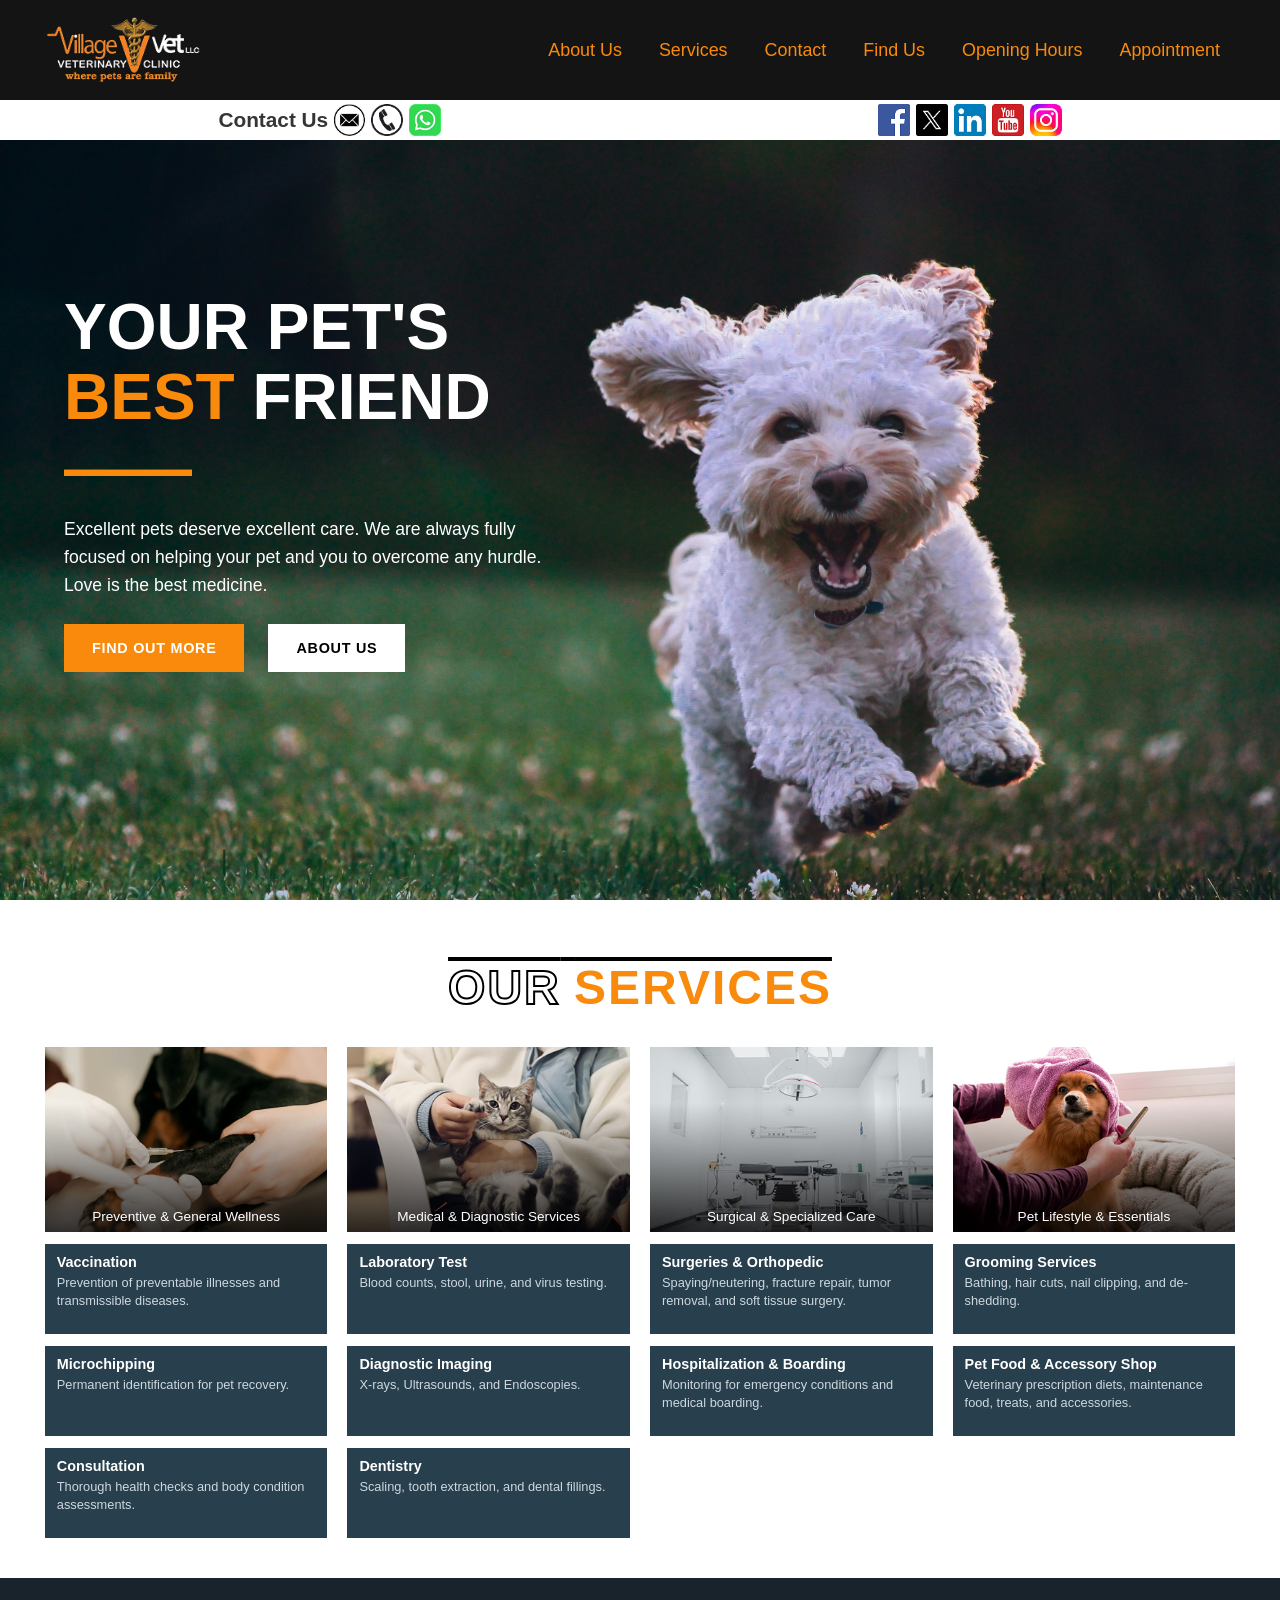
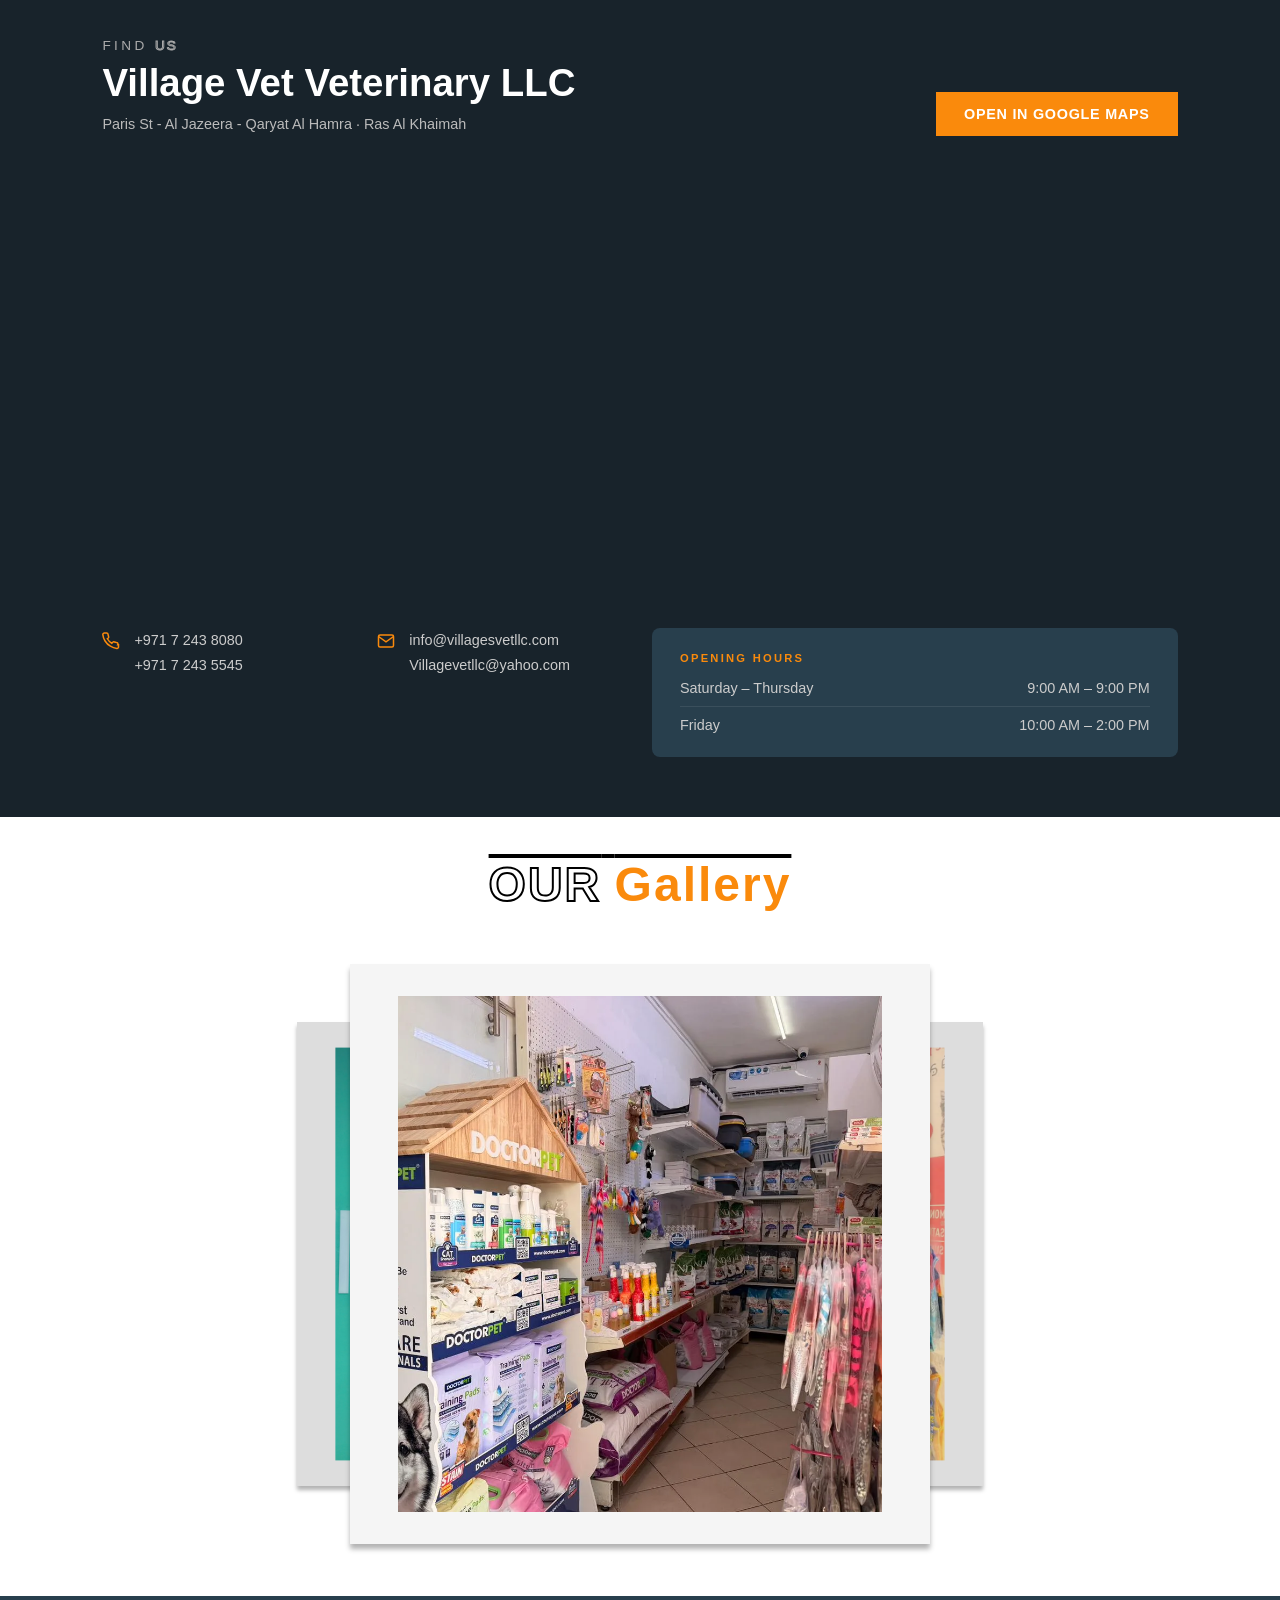
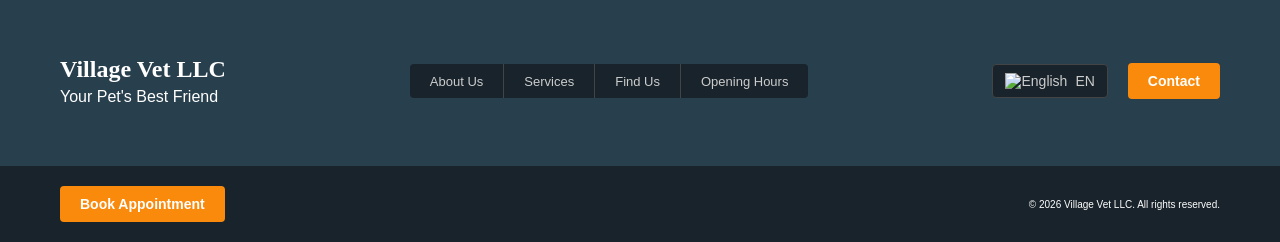
==== commit c823453f: "Revised about us and home" ====
--- a/index.html
+++ b/index.html
@@ -1,566 +1,566 @@
-<!DOCTYPE html>
-<html lang="en">
-<head>
-  <meta charset="UTF-8">
-  <meta name="viewport" content="width=device-width, initial-scale=1.0">
-  <title>Village Vet LLC</title>
-  <link rel="preconnect" href="https://fonts.googleapis.com" />
-  <link rel="preconnect" href="https://fonts.gstatic.com" crossorigin />
-  <link href="https://fonts.googleapis.com/css2?family=Playfair+Display:wght@700&family=Lato:wght@400;700&display=swap" rel="stylesheet" />
-
-<link rel="stylesheet" href="css/borders.css">
-<link rel="stylesheet" href="css/homepage.css">
-<link rel="stylesheet" href="css/gallery.css">
-
-</head>
-<body>
-
-  <!-- ==================== MOBILE VERSION ==================== -->
-
-<div class="mobile-layout">
-
-<script>
-document.addEventListener("DOMContentLoaded", () => {
-
-    const hamburger = document.getElementById("mobileHamburger");
-    const menu = document.getElementById("mobileMenu");
-
-    hamburger.addEventListener("click", () => {
-
-        hamburger.classList.toggle("active");
-        menu.classList.toggle("active");
-
-    });
-
-});
-</script>
-
-
-<!-- ================= MOBILE NAVBAR ================= -->
-<nav class="mobile-navbar">
-
-    <div class="mobile-navbar-top">
-
-        <a href="index.html" class="mobile-logo">
-            <img src="images/village%20vet%20logo.png" alt="Village Vet Logo">
-        </a>
-
-        <button class="mobile-hamburger" id="mobileHamburger">
-            <span></span>
-            <span></span>
-            <span></span>
-        </button>
-
-    </div>
-
-    <div class="mobile-menu" id="mobileMenu">
-        <a href="about_us.html">About Us</a>
-        <a href="services.html">Services</a>
-        <a href="contact.html">Contact</a>
-        <a target="_blank"
-           href="https://www.google.com/maps/place/Village+Vet+Veterinary+LLC/@25.6820195,55.7797574,17z">
-           Find Us
-        </a>
-        <a href="contact.html#opening_hour">Opening Hours</a>
-
-        <a class="mobile-appointment-btn" href="booking.html">
-            Appointment
-        </a>
-    </div>
-
-</nav>
-
-
-
-    <!-- HERO -->
-    <section class="hero">
-      <div class="hero__inner">
-        <div class="hero__logo">Village Vet LLC</div>
-        <div class="hero__tag">Your Pet's Best Friend</div>
-        <h1 class="hero__title">Caring for Every Paw &amp; Claw</h1>
-        <p class="hero__subtitle">Professional veterinary services in Ras Al Khaimah — because your pet deserves the best.</p>
-        <button class="btn">Book Appointment</button>
-      </div>
-    </section>
-
-    <!-- SERVICES -->
-    <section class="services" id="services">
-      <p class="section-label">What we offer</p>
-      <h2 class="section-title"><span>Our</span> Services</h2>
-      <div class="divider"></div>
-      <div class="services-list">
-        <div class="service-bar">
-          <div class="service-bar__icon">🩺</div>
-          <div>
-            <div class="service-bar__name">Preventive &amp; General Wellness</div>
-            <div class="service-bar__desc">Vaccination · Microchipping · Consultation</div>
-          </div>
-        </div>
-        <div class="service-bar">
-          <div class="service-bar__icon">🔬</div>
-          <div>
-            <div class="service-bar__name">Medical &amp; Diagnostic</div>
-            <div class="service-bar__desc">Lab tests · Imaging · Dentistry</div>
-          </div>
-        </div>
-        <div class="service-bar">
-          <div class="service-bar__icon">🏥</div>
-          <div>
-            <div class="service-bar__name">Surgical &amp; Specialized</div>
-            <div class="service-bar__desc">Surgeries · Orthopedics · Boarding</div>
-          </div>
-        </div>
-        <div class="service-bar">
-          <div class="service-bar__icon">🛁</div>
-          <div>
-            <div class="service-bar__name">Pet Lifestyle &amp; Essentials</div>
-            <div class="service-bar__desc">Grooming Services · Pet Food &amp; Accessory Shop</div>
-          </div>
-        </div>
-      </div>
-    </section>
-
-    <!-- FIND US -->
-    <section class="findus" id="findus">
-      <p class="section-label">Where to find us</p>
-      <h2 class="section-title"><span>Find</span> Us</h2>
-      <div class="divider"></div>
-      <p style="font-size:0.85rem;color:#bbb;line-height:1.6;">
-        Village Vet Veterinary LLC<br>
-        Paris St · Al Jazeera · Qaryat Al Hamra · Ras Al Khaimah
-      </p>
-      <div class="map-wrap">
-        <iframe
-          src="https://www.google.com/maps/embed?pb=!1m18!1m12!1m3!1d3595.676407439452!2d55.77718247519249!3d25.68201947740208!2m3!1f0!2f0!3f0!3m2!1i1024!2i768!4f13.1!3m3!1m2!1s0x3ef60bcb90f088f5%3A0xfb307b8802528c97!2sVillage%20Vet%20Veterinary%20LLC!5e0!3m2!1sen!2sae!4v1772922306894!5m2!1sen!2sae"
-          allowfullscreen="" loading="lazy" referrerpolicy="no-referrer-when-downgrade">
-        </iframe>
-      </div>
-      <div class="contact-block">
-        <div class="contact-row">
-          <svg width="18" height="18" viewBox="0 0 24 24" fill="none" stroke="currentColor" stroke-width="2"><path d="M22 16.92v3a2 2 0 0 1-2.18 2 19.79 19.79 0 0 1-8.63-3.07A19.5 19.5 0 0 1 4.1 12a19.8 19.8 0 0 1-3-8.57A2 2 0 0 1 3.1 1.37h3a2 2 0 0 1 2 1.72 12.84 12.84 0 0 0 .7 2.81 2 2 0 0 1-.45 2.11L7.09 9a16 16 0 0 0 6 6l1.27-1.27a2 2 0 0 1 2.11-.45 12.84 12.84 0 0 0 2.81.7A2 2 0 0 1 21 16.92z"/></svg>
-          <div>
-            <a href="tel:+97172438080">+971 7 243 8080</a><br>
-            <a href="tel:+97172435545">+971 7 243 5545</a>
-          </div>
-        </div>
-        <div class="contact-row">
-          <svg width="18" height="18" viewBox="0 0 24 24" fill="none" stroke="currentColor" stroke-width="2"><path d="M4 4h16c1.1 0 2 .9 2 2v12c0 1.1-.9 2-2 2H4c-1.1 0-2-.9-2-2V6c0-1.1.9-2 2-2z"/><polyline points="22,6 12,13 2,6"/></svg>
-          <div>
-            <a href="mailto:info@villagesvetllc.com">info@villagesvetllc.com</a><br>
-            <a href="mailto:Villagevetllc@yahoo.com">Villagevetllc@yahoo.com</a>
-          </div>
-        </div>
-        <div class="hours-box">
-          <h4>Opening Hours</h4>
-          <div class="hours-row"><span>Saturday – Thursday</span><span>9:00 AM – 9:00 PM</span></div>
-          <div class="hours-row"><span>Friday</span><span>10:00 AM – 2:00 PM</span></div>
-        </div>
-      </div>
-    </section>
-
-    <!-- GALLERY -->
-    <section class="gallery" id="gallery">
-      <p class="section-label">Moments we love</p>
-      <h2 class="section-title"><span>Our</span> Gallery</h2>
-      <div class="divider"></div>
-      <div class="gallery-grid">
-        <div class="gallery-item"><img src="images/Village%20Vet%20Gallery%20Pictures/front_1.webp"/></div>
-        <div class="gallery-item"><img src="images/Village%20Vet%20Gallery%20Pictures/front_2.webp"/></div>
-        <div class="gallery-item"><img src="images/Village%20Vet%20Gallery%20Pictures/front_3.webp"/></div>
-        <div class="gallery-item"><img src="images/Village%20Vet%20Gallery%20Pictures/village_vet_sign.webp"/></div>
-        <div class="gallery-item"><img src="images/Village%20Vet%20Gallery%20Pictures/vet_sign.webp"/></div>
-        <div class="gallery-item"><img src="images/Village%20Vet%20Gallery%20Pictures/indoor_sign.webp"/></div>
-        <div class="gallery-item"><img src="images/Village%20Vet%20Gallery%20Pictures/indoor_sign2.webp"/></div>
-        <div class="gallery-item"><img src="images/Village%20Vet%20Gallery%20Pictures/indoor_sign3.webp"/></div>
-        <div class="gallery-item"><img src="images/Village%20Vet%20Gallery%20Pictures/shop1.webp"/></div>
-        <div class="gallery-item"><img src="images/Village%20Vet%20Gallery%20Pictures/shop2.webp"/></div>
-        <div class="gallery-item"><img src="images/Village%20Vet%20Gallery%20Pictures/shop3.webp"/></div>
-        <div class="gallery-item"><img src="images/Village%20Vet%20Gallery%20Pictures/shop4.webp"/></div>
-        <div class="gallery-item"><img src="images/Village%20Vet%20Gallery%20Pictures/shop5.webp"/></div>
-        <div class="gallery-item"><img src="images/Village%20Vet%20Gallery%20Pictures/shop6.webp"/></div>
-        <div class="gallery-item"><img src="images/Village%20Vet%20Gallery%20Pictures/shop7.webp"/></div>
-        <div class="gallery-item"><img src="images/Village%20Vet%20Gallery%20Pictures/shop8.webp"/></div>
-      </div>
-    </section>
-
-    <footer id="mobile-footer"></footer>
-    <script src="../border/load_foot_nav.js"></script>
-
-  </div><!-- /.mobile-layout -->
-
-
-  <!-- ==================== DESKTOP VERSION ==================== -->
-  <div class="desktop-layout">
-
-    <!-- NAV (injected by load_foot_nav.js) -->
-<!--    <nav id="desktop-navbar"></nav>-->
-<nav class="navbar">
-    <a href="index.html" class="nav_logo">
-        <img src="images/village%20vet%20logo.png" alt="Village Vet Logo">
-    </a>
-
-    <div>
-        <a href="about_us.html">About Us</a>
-        <a href="services.html">Services</a>
-        <a href="contact.html">Contact</a>
-
-        <a target="_blank"
-           href="https://www.google.com/maps/place/Village+Vet+Veterinary+LLC/@25.6820195,55.7797574,17z">
-           Find Us
-        </a>
-
-        <a href="contact.html#opening_hour">
-            Opening Hours
-        </a>
-
-        <a id="appointment_btn" href="booking.html">
-            Appointment
-        </a>
-    </div>
-</nav>
-
-    <!-- UNDER NAVBAR -->
-    <div class="under_navbar">
-      <div>
-        <a href="contact.html">Contact Us</a>
-        <a href="contact.html"><img src="icons/Icon_Msg.png" alt="Message"></a>
-        <a href="contact.html"><img src="icons/Icon_Call.png" alt="Call"></a>
-        <a href="https://api.whatsapp.com/send/?phone=971561420787&text&type=phone_number&app_absent=0" target="_blank"><img src="icons/Icon_whatsapp.png" alt="WhatsApp"></a>
-      </div>
-      <div>
-        <a href="https://www.facebook.com/people/Village-Vet-LLC/100063618232072/" target="_blank"><img src="icons/Icon_facebook.png" alt="Facebook"></a>
-        <a href="https://x.com/LlcVet" target="_blank"><img src="icons/Icon_twitter.png" alt="Twitter"></a>
-        <a href="https://www.linkedin.com/in/village-vet-llc-uae-9a5b27188/" target="_blank"><img src="icons/Icon_linkedin.png" alt="LinkedIn"></a>
-        <a href="https://www.youtube.com/@villagevetllc4652" target="_blank"><img src="icons/Icon_youtube.png" alt="YouTube"></a>
-        <a href="https://www.instagram.com/village_vet_llc/" target="_blank"><img src="icons/Icon_insta.png" alt="Instagram"></a>
-      </div>
-    </div>
-
-    <!-- HERO -->
-    <div class="hero_banner">
-      <img src="images/Background.png" alt="Hero banner">
-      <div class="hero_overlay">
-        <h2>YOUR PET'S <span>BEST</span> FRIEND</h2>
-        <h2><span>——</span></h2>
-        <p>Excellent pets deserve excellent care. We are always fully focused on helping your pet and you to overcome any hurdle. Love is the best medicine.</p>
-        <div class="hero_button">
-          <a class="hero_btn1" href="services.html">FIND OUT MORE</a>
-          <a class="hero_btn2" href="about_us.html">ABOUT US</a>
-        </div>
-      </div>
-    </div>
-
-    <!-- SERVICES -->
-    <div class="our_service">
-      <h1><span class="recolor_seethur">OUR</span> <span class="recolor">SERVICES</span></h1>
-      <div class="service_grid">
-        <!-- GRID 1 -->
-        <div class="service_content">
-          <div class="service_container_image">
-            <img src="images/temp1.png" alt="Preventive Care">
-            <p>Preventive &amp; General Wellness</p>
-          </div>
-          <div class="service_container">
-            <h4>Vaccination</h4>
-            <p>Prevention of preventable illnesses and transmissible diseases.</p>
-          </div>
-          <div class="service_container">
-            <h4>Microchipping</h4>
-            <p>Permanent identification for pet recovery.</p>
-          </div>
-          <div class="service_container">
-            <h4>Consultation</h4>
-            <p>Thorough health checks and body condition assessments.</p>
-          </div>
-        </div>
-        <!-- GRID 2 -->
-        <div class="service_content">
-          <div class="service_container_image">
-            <img src="images/temp2.png" alt="Medical Diagnostic">
-            <p>Medical &amp; Diagnostic Services</p>
-          </div>
-          <div class="service_container">
-            <h4>Laboratory Test</h4>
-            <p>Blood counts, stool, urine, and virus testing.</p>
-          </div>
-          <div class="service_container">
-            <h4>Diagnostic Imaging</h4>
-            <p>X-rays, Ultrasounds, and Endoscopies.</p>
-          </div>
-          <div class="service_container">
-            <h4>Dentistry</h4>
-            <p>Scaling, tooth extraction, and dental fillings.</p>
-          </div>
-        </div>
-        <!-- GRID 3 -->
-        <div class="service_content">
-          <div class="service_container_image">
-            <img src="images/temp3.png" alt="Surgical Care">
-            <p>Surgical &amp; Specialized Care</p>
-          </div>
-          <div class="service_container">
-            <h4>Surgeries &amp; Orthopedic</h4>
-            <p>Spaying/neutering, fracture repair, tumor removal, and soft tissue surgery.</p>
-          </div>
-          <div class="service_container">
-            <h4>Hospitalization &amp; Boarding</h4>
-            <p>Monitoring for emergency conditions and medical boarding.</p>
-          </div>
-        </div>
-        <!-- GRID 4 -->
-        <div class="service_content">
-          <div class="service_container_image">
-            <img src="images/temp4.png" alt="Pet Lifestyle">
-            <p>Pet Lifestyle &amp; Essentials</p>
-          </div>
-          <div class="service_container">
-            <h4>Grooming Services</h4>
-            <p>Bathing, hair cuts, nail clipping, and de-shedding.</p>
-          </div>
-          <div class="service_container">
-            <h4>Pet Food &amp; Accessory Shop</h4>
-            <p>Veterinary prescription diets, maintenance food, treats, and accessories.</p>
-          </div>
-        </div>
-      </div>
-    </div>
-
-<!-- MAP / FIND US -->
-<div class="map">
-  <div class="map_overlay">
-    <div>
-      <h3>FIND <span class="recolor_seethur">US</span></h3>
-      <h2>Village Vet Veterinary LLC</h2>
-      <p>Paris St - Al Jazeera - Qaryat Al Hamra · Ras Al Khaimah</p>
-    </div>
-    <a class="map_btn" target="_blank" href="https://www.google.com/maps/place/Village+Vet+Veterinary+LLC/@25.6820195,55.7797574,17z">Open in Google Maps</a>
-  </div>
-
-  <iframe
-    width="100%" height="420" style="border:0;" allowfullscreen="" loading="lazy"
-    referrerpolicy="no-referrer-when-downgrade"
-    src="https://www.google.com/maps/embed?pb=!1m18!1m12!1m3!1d3595.676407439452!2d55.77718247519249!3d25.68201947740208!2m3!1f0!2f0!3f0!3m2!1i1024!2i768!4f13.1!3m3!1m2!1s0x3ef60bcb90f088f5%3A0xfb307b8802528c97!2sVillage%20Vet%20Veterinary%20LLC!5e0!3m2!1sen!2sae!4v1775418853740!5m2!1sen!2sae">
-  </iframe>
-
-  <div class="map_contact">
-    <div class="map_contact_col">
-      <svg width="18" height="18" viewBox="0 0 24 24" fill="none" stroke="currentColor" stroke-width="2"><path d="M22 16.92v3a2 2 0 0 1-2.18 2 19.79 19.79 0 0 1-8.63-3.07A19.5 19.5 0 0 1 4.1 12a19.8 19.8 0 0 1-3-8.57A2 2 0 0 1 3.1 1.37h3a2 2 0 0 1 2 1.72 12.84 12.84 0 0 0 .7 2.81 2 2 0 0 1-.45 2.11L7.09 9a16 16 0 0 0 6 6l1.27-1.27a2 2 0 0 1 2.11-.45 12.84 12.84 0 0 0 2.81.7A2 2 0 0 1 21 16.92z"/></svg>
-      <div>
-        <a href="tel:+97172438080">+971 7 243 8080</a><br>
-        <a href="tel:+97172435545">+971 7 243 5545</a>
-      </div>
-    </div>
-    <div class="map_contact_col">
-      <svg width="18" height="18" viewBox="0 0 24 24" fill="none" stroke="currentColor" stroke-width="2"><path d="M4 4h16c1.1 0 2 .9 2 2v12c0 1.1-.9 2-2 2H4c-1.1 0-2-.9-2-2V6c0-1.1.9-2 2-2z"/><polyline points="22,6 12,13 2,6"/></svg>
-      <div>
-        <a href="mailto:info@villagesvetllc.com">info@villagesvetllc.com</a><br>
-        <a href="mailto:Villagevetllc@yahoo.com">Villagevetllc@yahoo.com</a>
-      </div>
-    </div>
-    <div class="map_hours">
-      <h4>Opening Hours</h4>
-      <div class="map_hours_row"><span>Saturday – Thursday</span><span>9:00 AM – 9:00 PM</span></div>
-      <div class="map_hours_row"><span>Friday</span><span>10:00 AM – 2:00 PM</span></div>
-    </div>
-  </div>
-</div>
-
-
-<div class="Gallery">
-    <h1><span class="recolor_seethur">OUR</span> <span class="recolor">Gallery</span></h1>
-    <div class="container">
-      <div class="gallery-card-carousel">
-        <div class="card">
-          <div class="gallery-image-container">
-               <img src="images/Village%20Vet%20Gallery%20Pictures/front_1.webp"/>
-          </div>
-        </div>
-
-        <div class="card">
-          <div class="gallery-image-container">
-               <img src="images/Village%20Vet%20Gallery%20Pictures/front_2.webp"/>
-          </div>
-        </div>
-
-        <div class="card">
-          <div class="gallery-image-container">
-               <img src="images/Village%20Vet%20Gallery%20Pictures/front_3.webp"/>
-          </div>
-        </div>
-
-        <div class="card">
-          <div class="gallery-image-container">
-               <img src="images/Village%20Vet%20Gallery%20Pictures/village_vet_sign.webp"/>
-          </div>
-        </div>
-
-        <div class="card">
-          <div class="gallery-image-container">
-               <img src="images/Village%20Vet%20Gallery%20Pictures/indoor_sign.webp">
-          </div>
-        </div>
-
-        <div class="card">
-          <div class="gallery-image-container">
-               <img src="images/Village%20Vet%20Gallery%20Pictures/indoor_sign2.webp">
-          </div>
-        </div>
-
-        <div class="card">
-          <div class="gallery-image-container">
-               <img src="images/Village%20Vet%20Gallery%20Pictures/indoor_sign3.webp">
-          </div>
-        </div>
-
-        <div class="card">
-          <div class="gallery-image-container">
-               <img src="images/Village%20Vet%20Gallery%20Pictures/shop1.webp">
-          </div>
-        </div>
-
-        <div class="card">
-          <div class="gallery-image-container">
-               <img src="images/Village%20Vet%20Gallery%20Pictures/shop2.webp">
-          </div>
-        </div>
-
-        <div class="card">
-          <div class="gallery-image-container">
-               <img src="images/Village%20Vet%20Gallery%20Pictures/shop3.webp">
-          </div>
-        </div>
-
-        <div class="card">
-          <div class="gallery-image-container">
-               <img src="images/Village%20Vet%20Gallery%20Pictures/shop4.webp">
-          </div>
-        </div>
-
-        <div class="card">
-          <div class="gallery-image-container">
-               <img src="images/Village%20Vet%20Gallery%20Pictures/shop5.webp">
-          </div>
-        </div>
-
-        <div class="card">
-          <div class="gallery-image-container">
-               <img src="images/Village%20Vet%20Gallery%20Pictures/shop6.webp">
-          </div>
-        </div>
-
-        <div class="card">
-          <div class="gallery-image-container">
-               <img src="images/Village%20Vet%20Gallery%20Pictures/shop7.webp">
-          </div>
-        </div>
-
-        <div class="card">
-          <div class="gallery-image-container">
-               <img src="images/Village%20Vet%20Gallery%20Pictures/shop8.webp">
-          </div>
-        </div>
-      </div>
-      <a href="#" class="visuallyhidden card-controller">Carousel controller</a>
-    </div>
-</div>
-
-    <!-- FOOTER (injected by load_foot_nav.js) -->
-    <div class="footer-desktop">
-
-    <footer>
-
-        <div class="foot-container footer-flex">
-
-            <div class="footer-logo">
-                <h1>Village Vet LLC</h1>
-                <span>Your Pet's Best Friend</span>
-            </div>
-
-            <ul class="footer-links">
-                <li><a href="about_us.html">About Us</a></li>
-
-                <li><a href="services.html">Services</a></li>
-
-                <li>
-                    <a href="https://www.google.com/maps/place/Village+Vet+Veterinary+LLC/@25.6820195,55.7797574,17z">
-                        Find Us
-                    </a>
-                </li>
-
-                <li>
-                    <a href="contact.html#opening_hour">
-                        Opening Hours
-                    </a>
-                </li>
-            </ul>
-
-            <div class="footer-right">
-
-                <div class="lang-switcher">
-
-                    <button class="lang-btn">
-                        <img src="https://flagcdn.com/w20/gb.png" alt="English">
-                        <span>EN</span>
-                    </button>
-
-                    <ul class="lang-dropdown">
-                        <li>
-                            <a href="#">
-                                <img src="https://flagcdn.com/w20/ae.png" alt="Arabic">
-                                Arabic (AR)
-                            </a>
-                        </li>
-                    </ul>
-
-                </div>
-
-                <a href="contact.html" class="btn-orange">
-                    Contact
-                </a>
-
-            </div>
-
-        </div>
-
-    </footer>
-
-    <div class="bottom-bar">
-
-        <div class="foot-container bottom-flex">
-
-            <a href="booking.html" class="btn-orange">
-                Book Appointment
-            </a>
-
-            <div class="footer-copy">
-                © 2026 Village Vet LLC. All rights reserved.
-            </div>
-
-        </div>
-
-    </div>
-</div>
-    <script src="javascript/carousel-common.js"></script>
-    <script src="javascript/gallery-carousel.js"></script>
-
-  </div><!-- /.desktop-layout -->
-
-
-  <script>
-    const btn  = document.getElementById("hamburgerBtn");
-    const menu = document.getElementById("mobileMenu");
-    if (btn && menu) {
-        btn.addEventListener("click", function () {
-            const isOpen = menu.classList.toggle("open");
-            btn.classList.toggle("open", isOpen);
-        });
-        menu.querySelectorAll("a").forEach(link => {
-            link.addEventListener("click", () => {
-                menu.classList.remove("open");
-                btn.classList.remove("open");
-            });
-        });
-    }
-</script>
-</body>
+<!DOCTYPE html>
+<html lang="en">
+<head>
+  <meta charset="UTF-8">
+  <meta name="viewport" content="width=device-width, initial-scale=1.0">
+  <title>Village Vet LLC</title>
+  <link rel="preconnect" href="https://fonts.googleapis.com" />
+  <link rel="preconnect" href="https://fonts.gstatic.com" crossorigin />
+  <link href="https://fonts.googleapis.com/css2?family=Playfair+Display:wght@700&family=Lato:wght@400;700&display=swap" rel="stylesheet" />
+
+<link rel="stylesheet" href="css/borders.css">
+<link rel="stylesheet" href="css/homepage.css">
+<link rel="stylesheet" href="css/gallery.css">
+
+</head>
+<body>
+
+  <!-- ==================== MOBILE VERSION ==================== -->
+
+<div class="mobile-layout">
+
+<script>
+document.addEventListener("DOMContentLoaded", () => {
+
+    const hamburger = document.getElementById("mobileHamburger");
+    const menu = document.getElementById("mobileMenu");
+
+    hamburger.addEventListener("click", () => {
+
+        hamburger.classList.toggle("active");
+        menu.classList.toggle("active");
+
+    });
+
+});
+</script>
+
+
+<!-- ================= MOBILE NAVBAR ================= -->
+<nav class="mobile-navbar">
+
+    <div class="mobile-navbar-top">
+
+        <a href="index.html" class="mobile-logo">
+            <img src="images/village%20vet%20logo.png" alt="Village Vet Logo">
+        </a>
+
+        <button class="mobile-hamburger" id="mobileHamburger">
+            <span></span>
+            <span></span>
+            <span></span>
+        </button>
+
+    </div>
+
+    <div class="mobile-menu" id="mobileMenu">
+        <a href="about_us.html">About Us</a>
+        <a href="services.html">Services</a>
+        <a href="contact.html">Contact</a>
+        <a target="_blank"
+           href="https://www.google.com/maps/place/Village+Vet+Veterinary+LLC/@25.6820195,55.7797574,17z">
+           Find Us
+        </a>
+        <a href="contact.html#opening_hour">Opening Hours</a>
+
+        <a class="mobile-appointment-btn" href="booking.html">
+            Appointment
+        </a>
+    </div>
+
+</nav>
+
+
+
+    <!-- HERO -->
+    <section class="hero">
+      <div class="hero__inner">
+        <div class="hero__logo">Village Vet LLC</div>
+        <div class="hero__tag">Your Pet's Best Friend</div>
+        <h1 class="hero__title">Caring for Every Paw &amp; Claw</h1>
+        <p class="hero__subtitle">Professional veterinary services in Ras Al Khaimah — because your pet deserves the best.</p>
+        <button class="btn">Book Appointment</button>
+      </div>
+    </section>
+
+    <!-- SERVICES -->
+    <section class="services" id="services">
+      <p class="section-label">What we offer</p>
+      <h2 class="section-title"><span>Our</span> Services</h2>
+      <div class="divider"></div>
+      <div class="services-list">
+        <div class="service-bar">
+          <div class="service-bar__icon">🩺</div>
+          <div>
+            <div class="service-bar__name">Preventive &amp; General Wellness</div>
+            <div class="service-bar__desc">Vaccination · Microchipping · Consultation</div>
+          </div>
+        </div>
+        <div class="service-bar">
+          <div class="service-bar__icon">🔬</div>
+          <div>
+            <div class="service-bar__name">Medical &amp; Diagnostic</div>
+            <div class="service-bar__desc">Lab tests · Imaging · Dentistry</div>
+          </div>
+        </div>
+        <div class="service-bar">
+          <div class="service-bar__icon">🏥</div>
+          <div>
+            <div class="service-bar__name">Surgical &amp; Specialized</div>
+            <div class="service-bar__desc">Surgeries · Orthopedics · Boarding</div>
+          </div>
+        </div>
+        <div class="service-bar">
+          <div class="service-bar__icon">🛁</div>
+          <div>
+            <div class="service-bar__name">Pet Lifestyle &amp; Essentials</div>
+            <div class="service-bar__desc">Grooming Services · Pet Food &amp; Accessory Shop</div>
+          </div>
+        </div>
+      </div>
+    </section>
+
+    <!-- FIND US -->
+    <section class="findus" id="findus">
+      <p class="section-label">Where to find us</p>
+      <h2 class="section-title"><span>Find</span> Us</h2>
+      <div class="divider"></div>
+      <p style="font-size:0.85rem;color:#bbb;line-height:1.6;">
+        Village Vet Veterinary LLC<br>
+        Paris St · Al Jazeera · Qaryat Al Hamra · Ras Al Khaimah
+      </p>
+      <div class="map-wrap">
+        <iframe
+          src="https://www.google.com/maps/embed?pb=!1m18!1m12!1m3!1d3595.676407439452!2d55.77718247519249!3d25.68201947740208!2m3!1f0!2f0!3f0!3m2!1i1024!2i768!4f13.1!3m3!1m2!1s0x3ef60bcb90f088f5%3A0xfb307b8802528c97!2sVillage%20Vet%20Veterinary%20LLC!5e0!3m2!1sen!2sae!4v1772922306894!5m2!1sen!2sae"
+          allowfullscreen="" loading="lazy" referrerpolicy="no-referrer-when-downgrade">
+        </iframe>
+      </div>
+      <div class="contact-block">
+        <div class="contact-row">
+          <svg width="18" height="18" viewBox="0 0 24 24" fill="none" stroke="currentColor" stroke-width="2"><path d="M22 16.92v3a2 2 0 0 1-2.18 2 19.79 19.79 0 0 1-8.63-3.07A19.5 19.5 0 0 1 4.1 12a19.8 19.8 0 0 1-3-8.57A2 2 0 0 1 3.1 1.37h3a2 2 0 0 1 2 1.72 12.84 12.84 0 0 0 .7 2.81 2 2 0 0 1-.45 2.11L7.09 9a16 16 0 0 0 6 6l1.27-1.27a2 2 0 0 1 2.11-.45 12.84 12.84 0 0 0 2.81.7A2 2 0 0 1 21 16.92z"/></svg>
+          <div>
+            <a href="tel:+97172438080">+971 7 243 8080</a><br>
+            <a href="tel:+97172435545">+971 7 243 5545</a>
+          </div>
+        </div>
+        <div class="contact-row">
+          <svg width="18" height="18" viewBox="0 0 24 24" fill="none" stroke="currentColor" stroke-width="2"><path d="M4 4h16c1.1 0 2 .9 2 2v12c0 1.1-.9 2-2 2H4c-1.1 0-2-.9-2-2V6c0-1.1.9-2 2-2z"/><polyline points="22,6 12,13 2,6"/></svg>
+          <div>
+            <a href="mailto:info@villagesvetllc.com">info@villagesvetllc.com</a><br>
+            <a href="mailto:Villagevetllc@yahoo.com">Villagevetllc@yahoo.com</a>
+          </div>
+        </div>
+        <div class="hours-box">
+          <h4>Opening Hours</h4>
+          <div class="hours-row"><span>Saturday – Thursday</span><span>9:00 AM – 9:00 PM</span></div>
+          <div class="hours-row"><span>Friday</span><span>10:00 AM – 2:00 PM</span></div>
+        </div>
+      </div>
+    </section>
+
+    <!-- GALLERY -->
+    <section class="gallery" id="gallery">
+      <p class="section-label">Moments we love</p>
+      <h2 class="section-title"><span>Our</span> Gallery</h2>
+      <div class="divider"></div>
+      <div class="gallery-grid">
+        <div class="gallery-item"><img src="images/Village%20Vet%20Gallery%20Pictures/front_1.webp"/></div>
+        <div class="gallery-item"><img src="images/Village%20Vet%20Gallery%20Pictures/front_2.webp"/></div>
+        <div class="gallery-item"><img src="images/Village%20Vet%20Gallery%20Pictures/front_3.webp"/></div>
+        <div class="gallery-item"><img src="images/Village%20Vet%20Gallery%20Pictures/village_vet_sign.webp"/></div>
+        <div class="gallery-item"><img src="images/Village%20Vet%20Gallery%20Pictures/vet_sign.webp"/></div>
+        <div class="gallery-item"><img src="images/Village%20Vet%20Gallery%20Pictures/indoor_sign.webp"/></div>
+        <div class="gallery-item"><img src="images/Village%20Vet%20Gallery%20Pictures/indoor_sign2.webp"/></div>
+        <div class="gallery-item"><img src="images/Village%20Vet%20Gallery%20Pictures/indoor_sign3.webp"/></div>
+        <div class="gallery-item"><img src="images/Village%20Vet%20Gallery%20Pictures/shop1.webp"/></div>
+        <div class="gallery-item"><img src="images/Village%20Vet%20Gallery%20Pictures/shop2.webp"/></div>
+        <div class="gallery-item"><img src="images/Village%20Vet%20Gallery%20Pictures/shop3.webp"/></div>
+        <div class="gallery-item"><img src="images/Village%20Vet%20Gallery%20Pictures/shop4.webp"/></div>
+        <div class="gallery-item"><img src="images/Village%20Vet%20Gallery%20Pictures/shop5.webp"/></div>
+        <div class="gallery-item"><img src="images/Village%20Vet%20Gallery%20Pictures/shop6.webp"/></div>
+        <div class="gallery-item"><img src="images/Village%20Vet%20Gallery%20Pictures/shop7.webp"/></div>
+        <div class="gallery-item"><img src="images/Village%20Vet%20Gallery%20Pictures/shop8.webp"/></div>
+      </div>
+    </section>
+
+    <footer id="mobile-footer"></footer>
+<!--    <script src="../border/load_foot_nav.js"></script>-->
+
+  </div><!-- /.mobile-layout -->
+
+
+  <!-- ==================== DESKTOP VERSION ==================== -->
+  <div class="desktop-layout">
+
+    <!-- NAV (injected by load_foot_nav.js) -->
+<!--    <nav id="desktop-navbar"></nav>-->
+<nav class="navbar">
+    <a href="index.html" class="nav_logo">
+        <img src="images/village%20vet%20logo.png" alt="Village Vet Logo">
+    </a>
+
+    <div>
+        <a href="about_us.html">About Us</a>
+        <a href="services.html">Services</a>
+        <a href="contact.html">Contact</a>
+
+        <a target="_blank"
+           href="https://www.google.com/maps/place/Village+Vet+Veterinary+LLC/@25.6820195,55.7797574,17z">
+           Find Us
+        </a>
+
+        <a href="contact.html#opening_hour">
+            Opening Hours
+        </a>
+
+        <a id="appointment_btn" href="booking.html">
+            Appointment
+        </a>
+    </div>
+</nav>
+
+    <!-- UNDER NAVBAR -->
+    <div class="under_navbar">
+      <div>
+        <a href="contact.html">Contact Us</a>
+        <a href="contact.html"><img src="icons/Icon_Msg.png" alt="Message"></a>
+        <a href="contact.html"><img src="icons/Icon_Call.png" alt="Call"></a>
+        <a href="https://api.whatsapp.com/send/?phone=971561420787&text&type=phone_number&app_absent=0" target="_blank"><img src="icons/Icon_whatsapp.png" alt="WhatsApp"></a>
+      </div>
+      <div>
+        <a href="https://www.facebook.com/people/Village-Vet-LLC/100063618232072/" target="_blank"><img src="icons/Icon_facebook.png" alt="Facebook"></a>
+        <a href="https://x.com/LlcVet" target="_blank"><img src="icons/Icon_twitter.png" alt="Twitter"></a>
+        <a href="https://www.linkedin.com/in/village-vet-llc-uae-9a5b27188/" target="_blank"><img src="icons/Icon_linkedin.png" alt="LinkedIn"></a>
+        <a href="https://www.youtube.com/@villagevetllc4652" target="_blank"><img src="icons/Icon_youtube.png" alt="YouTube"></a>
+        <a href="https://www.instagram.com/village_vet_llc/" target="_blank"><img src="icons/Icon_insta.png" alt="Instagram"></a>
+      </div>
+    </div>
+
+    <!-- HERO -->
+    <div class="hero_banner">
+      <img src="images/home_hero.jpg" alt="Hero banner">
+      <div class="hero_overlay">
+        <h2>YOUR PET'S <span>BEST</span> FRIEND</h2>
+        <h2><span>——</span></h2>
+        <p>Excellent pets deserve excellent care. We are always fully focused on helping your pet and you to overcome any hurdle. Love is the best medicine.</p>
+        <div class="hero_button">
+          <a class="hero_btn1" href="services.html">FIND OUT MORE</a>
+          <a class="hero_btn2" href="about_us.html">ABOUT US</a>
+        </div>
+      </div>
+    </div>
+
+    <!-- SERVICES -->
+    <div class="our_service">
+      <h1><span class="recolor_seethur">OUR</span> <span class="recolor">SERVICES</span></h1>
+      <div class="service_grid">
+        <!-- GRID 1 -->
+        <div class="service_content">
+          <div class="service_container_image">
+            <img src="images/temp1.png" alt="Preventive Care">
+            <p>Preventive &amp; General Wellness</p>
+          </div>
+          <div class="service_container">
+            <h4>Vaccination</h4>
+            <p>Prevention of preventable illnesses and transmissible diseases.</p>
+          </div>
+          <div class="service_container">
+            <h4>Microchipping</h4>
+            <p>Permanent identification for pet recovery.</p>
+          </div>
+          <div class="service_container">
+            <h4>Consultation</h4>
+            <p>Thorough health checks and body condition assessments.</p>
+          </div>
+        </div>
+        <!-- GRID 2 -->
+        <div class="service_content">
+          <div class="service_container_image">
+            <img src="images/temp2.png" alt="Medical Diagnostic">
+            <p>Medical &amp; Diagnostic Services</p>
+          </div>
+          <div class="service_container">
+            <h4>Laboratory Test</h4>
+            <p>Blood counts, stool, urine, and virus testing.</p>
+          </div>
+          <div class="service_container">
+            <h4>Diagnostic Imaging</h4>
+            <p>X-rays, Ultrasounds, and Endoscopies.</p>
+          </div>
+          <div class="service_container">
+            <h4>Dentistry</h4>
+            <p>Scaling, tooth extraction, and dental fillings.</p>
+          </div>
+        </div>
+        <!-- GRID 3 -->
+        <div class="service_content">
+          <div class="service_container_image">
+            <img src="images/temp3.png" alt="Surgical Care">
+            <p>Surgical &amp; Specialized Care</p>
+          </div>
+          <div class="service_container">
+            <h4>Surgeries &amp; Orthopedic</h4>
+            <p>Spaying/neutering, fracture repair, tumor removal, and soft tissue surgery.</p>
+          </div>
+          <div class="service_container">
+            <h4>Hospitalization &amp; Boarding</h4>
+            <p>Monitoring for emergency conditions and medical boarding.</p>
+          </div>
+        </div>
+        <!-- GRID 4 -->
+        <div class="service_content">
+          <div class="service_container_image">
+            <img src="images/temp4.png" alt="Pet Lifestyle">
+            <p>Pet Lifestyle &amp; Essentials</p>
+          </div>
+          <div class="service_container">
+            <h4>Grooming Services</h4>
+            <p>Bathing, hair cuts, nail clipping, and de-shedding.</p>
+          </div>
+          <div class="service_container">
+            <h4>Pet Food &amp; Accessory Shop</h4>
+            <p>Veterinary prescription diets, maintenance food, treats, and accessories.</p>
+          </div>
+        </div>
+      </div>
+    </div>
+
+<!-- MAP / FIND US -->
+<div class="map">
+  <div class="map_overlay">
+    <div>
+      <h3>FIND <span class="recolor_seethur">US</span></h3>
+      <h2>Village Vet Veterinary LLC</h2>
+      <p>Paris St - Al Jazeera - Qaryat Al Hamra · Ras Al Khaimah</p>
+    </div>
+    <a class="map_btn" target="_blank" href="https://www.google.com/maps/place/Village+Vet+Veterinary+LLC/@25.6820195,55.7797574,17z">Open in Google Maps</a>
+  </div>
+
+  <iframe
+    width="100%" height="420" style="border:0;" allowfullscreen="" loading="lazy"
+    referrerpolicy="no-referrer-when-downgrade"
+    src="https://www.google.com/maps/embed?pb=!1m18!1m12!1m3!1d3595.676407439452!2d55.77718247519249!3d25.68201947740208!2m3!1f0!2f0!3f0!3m2!1i1024!2i768!4f13.1!3m3!1m2!1s0x3ef60bcb90f088f5%3A0xfb307b8802528c97!2sVillage%20Vet%20Veterinary%20LLC!5e0!3m2!1sen!2sae!4v1775418853740!5m2!1sen!2sae">
+  </iframe>
+
+  <div class="map_contact">
+    <div class="map_contact_col">
+      <svg width="18" height="18" viewBox="0 0 24 24" fill="none" stroke="currentColor" stroke-width="2"><path d="M22 16.92v3a2 2 0 0 1-2.18 2 19.79 19.79 0 0 1-8.63-3.07A19.5 19.5 0 0 1 4.1 12a19.8 19.8 0 0 1-3-8.57A2 2 0 0 1 3.1 1.37h3a2 2 0 0 1 2 1.72 12.84 12.84 0 0 0 .7 2.81 2 2 0 0 1-.45 2.11L7.09 9a16 16 0 0 0 6 6l1.27-1.27a2 2 0 0 1 2.11-.45 12.84 12.84 0 0 0 2.81.7A2 2 0 0 1 21 16.92z"/></svg>
+      <div>
+        <a href="tel:+97172438080">+971 7 243 8080</a><br>
+        <a href="tel:+97172435545">+971 7 243 5545</a>
+      </div>
+    </div>
+    <div class="map_contact_col">
+      <svg width="18" height="18" viewBox="0 0 24 24" fill="none" stroke="currentColor" stroke-width="2"><path d="M4 4h16c1.1 0 2 .9 2 2v12c0 1.1-.9 2-2 2H4c-1.1 0-2-.9-2-2V6c0-1.1.9-2 2-2z"/><polyline points="22,6 12,13 2,6"/></svg>
+      <div>
+        <a href="mailto:info@villagesvetllc.com">info@villagesvetllc.com</a><br>
+        <a href="mailto:Villagevetllc@yahoo.com">Villagevetllc@yahoo.com</a>
+      </div>
+    </div>
+    <div class="map_hours">
+      <h4>Opening Hours</h4>
+      <div class="map_hours_row"><span>Saturday – Thursday</span><span>9:00 AM – 9:00 PM</span></div>
+      <div class="map_hours_row"><span>Friday</span><span>10:00 AM – 2:00 PM</span></div>
+    </div>
+  </div>
+</div>
+
+
+<div class="Gallery">
+    <h1><span class="recolor_seethur">OUR</span> <span class="recolor">Gallery</span></h1>
+    <div class="container">
+      <div class="gallery-card-carousel">
+        <div class="card">
+          <div class="gallery-image-container">
+               <img src="images/Village%20Vet%20Gallery%20Pictures/front_1.webp"/>
+          </div>
+        </div>
+
+        <div class="card">
+          <div class="gallery-image-container">
+               <img src="images/Village%20Vet%20Gallery%20Pictures/front_2.webp"/>
+          </div>
+        </div>
+
+        <div class="card">
+          <div class="gallery-image-container">
+               <img src="images/Village%20Vet%20Gallery%20Pictures/front_3.webp"/>
+          </div>
+        </div>
+
+        <div class="card">
+          <div class="gallery-image-container">
+               <img src="images/Village%20Vet%20Gallery%20Pictures/village_vet_sign.webp"/>
+          </div>
+        </div>
+
+        <div class="card">
+          <div class="gallery-image-container">
+               <img src="images/Village%20Vet%20Gallery%20Pictures/indoor_sign.webp">
+          </div>
+        </div>
+
+        <div class="card">
+          <div class="gallery-image-container">
+               <img src="images/Village%20Vet%20Gallery%20Pictures/indoor_sign2.webp">
+          </div>
+        </div>
+
+        <div class="card">
+          <div class="gallery-image-container">
+               <img src="images/Village%20Vet%20Gallery%20Pictures/indoor_sign3.webp">
+          </div>
+        </div>
+
+        <div class="card">
+          <div class="gallery-image-container">
+               <img src="images/Village%20Vet%20Gallery%20Pictures/shop1.webp">
+          </div>
+        </div>
+
+        <div class="card">
+          <div class="gallery-image-container">
+               <img src="images/Village%20Vet%20Gallery%20Pictures/shop2.webp">
+          </div>
+        </div>
+
+        <div class="card">
+          <div class="gallery-image-container">
+               <img src="images/Village%20Vet%20Gallery%20Pictures/shop3.webp">
+          </div>
+        </div>
+
+        <div class="card">
+          <div class="gallery-image-container">
+               <img src="images/Village%20Vet%20Gallery%20Pictures/shop4.webp">
+          </div>
+        </div>
+
+        <div class="card">
+          <div class="gallery-image-container">
+               <img src="images/Village%20Vet%20Gallery%20Pictures/shop5.webp">
+          </div>
+        </div>
+
+        <div class="card">
+          <div class="gallery-image-container">
+               <img src="images/Village%20Vet%20Gallery%20Pictures/shop6.webp">
+          </div>
+        </div>
+
+        <div class="card">
+          <div class="gallery-image-container">
+               <img src="images/Village%20Vet%20Gallery%20Pictures/shop7.webp">
+          </div>
+        </div>
+
+        <div class="card">
+          <div class="gallery-image-container">
+               <img src="images/Village%20Vet%20Gallery%20Pictures/shop8.webp">
+          </div>
+        </div>
+      </div>
+      <a href="#" class="visuallyhidden card-controller">Carousel controller</a>
+    </div>
+</div>
+
+    <!-- FOOTER (injected by load_foot_nav.js) -->
+    <div class="footer-desktop">
+
+    <footer>
+
+        <div class="foot-container footer-flex">
+
+            <div class="footer-logo">
+                <h1>Village Vet LLC</h1>
+                <span>Your Pet's Best Friend</span>
+            </div>
+
+            <ul class="footer-links">
+                <li><a href="about_us.html">About Us</a></li>
+
+                <li><a href="services.html">Services</a></li>
+
+                <li>
+                    <a href="https://www.google.com/maps/place/Village+Vet+Veterinary+LLC/@25.6820195,55.7797574,17z">
+                        Find Us
+                    </a>
+                </li>
+
+                <li>
+                    <a href="contact.html#opening_hour">
+                        Opening Hours
+                    </a>
+                </li>
+            </ul>
+
+            <div class="footer-right">
+
+                <div class="lang-switcher">
+
+                    <button class="lang-btn">
+                        <img src="https://flagcdn.com/w20/gb.png" alt="English">
+                        <span>EN</span>
+                    </button>
+
+                    <ul class="lang-dropdown">
+                        <li>
+                            <a href="#">
+                                <img src="https://flagcdn.com/w20/ae.png" alt="Arabic">
+                                Arabic (AR)
+                            </a>
+                        </li>
+                    </ul>
+
+                </div>
+
+                <a href="contact.html" class="btn-orange">
+                    Contact
+                </a>
+
+            </div>
+
+        </div>
+
+    </footer>
+
+    <div class="bottom-bar">
+
+        <div class="foot-container bottom-flex">
+
+            <a href="booking.html" class="btn-orange">
+                Book Appointment
+            </a>
+
+            <div class="footer-copy">
+                © 2026 Village Vet LLC. All rights reserved.
+            </div>
+
+        </div>
+
+    </div>
+</div>
+    <script src="javascript/carousel-common.js"></script>
+    <script src="javascript/gallery-carousel.js"></script>
+
+  </div><!-- /.desktop-layout -->
+
+
+  <script>
+    const btn  = document.getElementById("hamburgerBtn");
+    const menu = document.getElementById("mobileMenu");
+    if (btn && menu) {
+        btn.addEventListener("click", function () {
+            const isOpen = menu.classList.toggle("open");
+            btn.classList.toggle("open", isOpen);
+        });
+        menu.querySelectorAll("a").forEach(link => {
+            link.addEventListener("click", () => {
+                menu.classList.remove("open");
+                btn.classList.remove("open");
+            });
+        });
+    }
+</script>
+</body>
 </html>
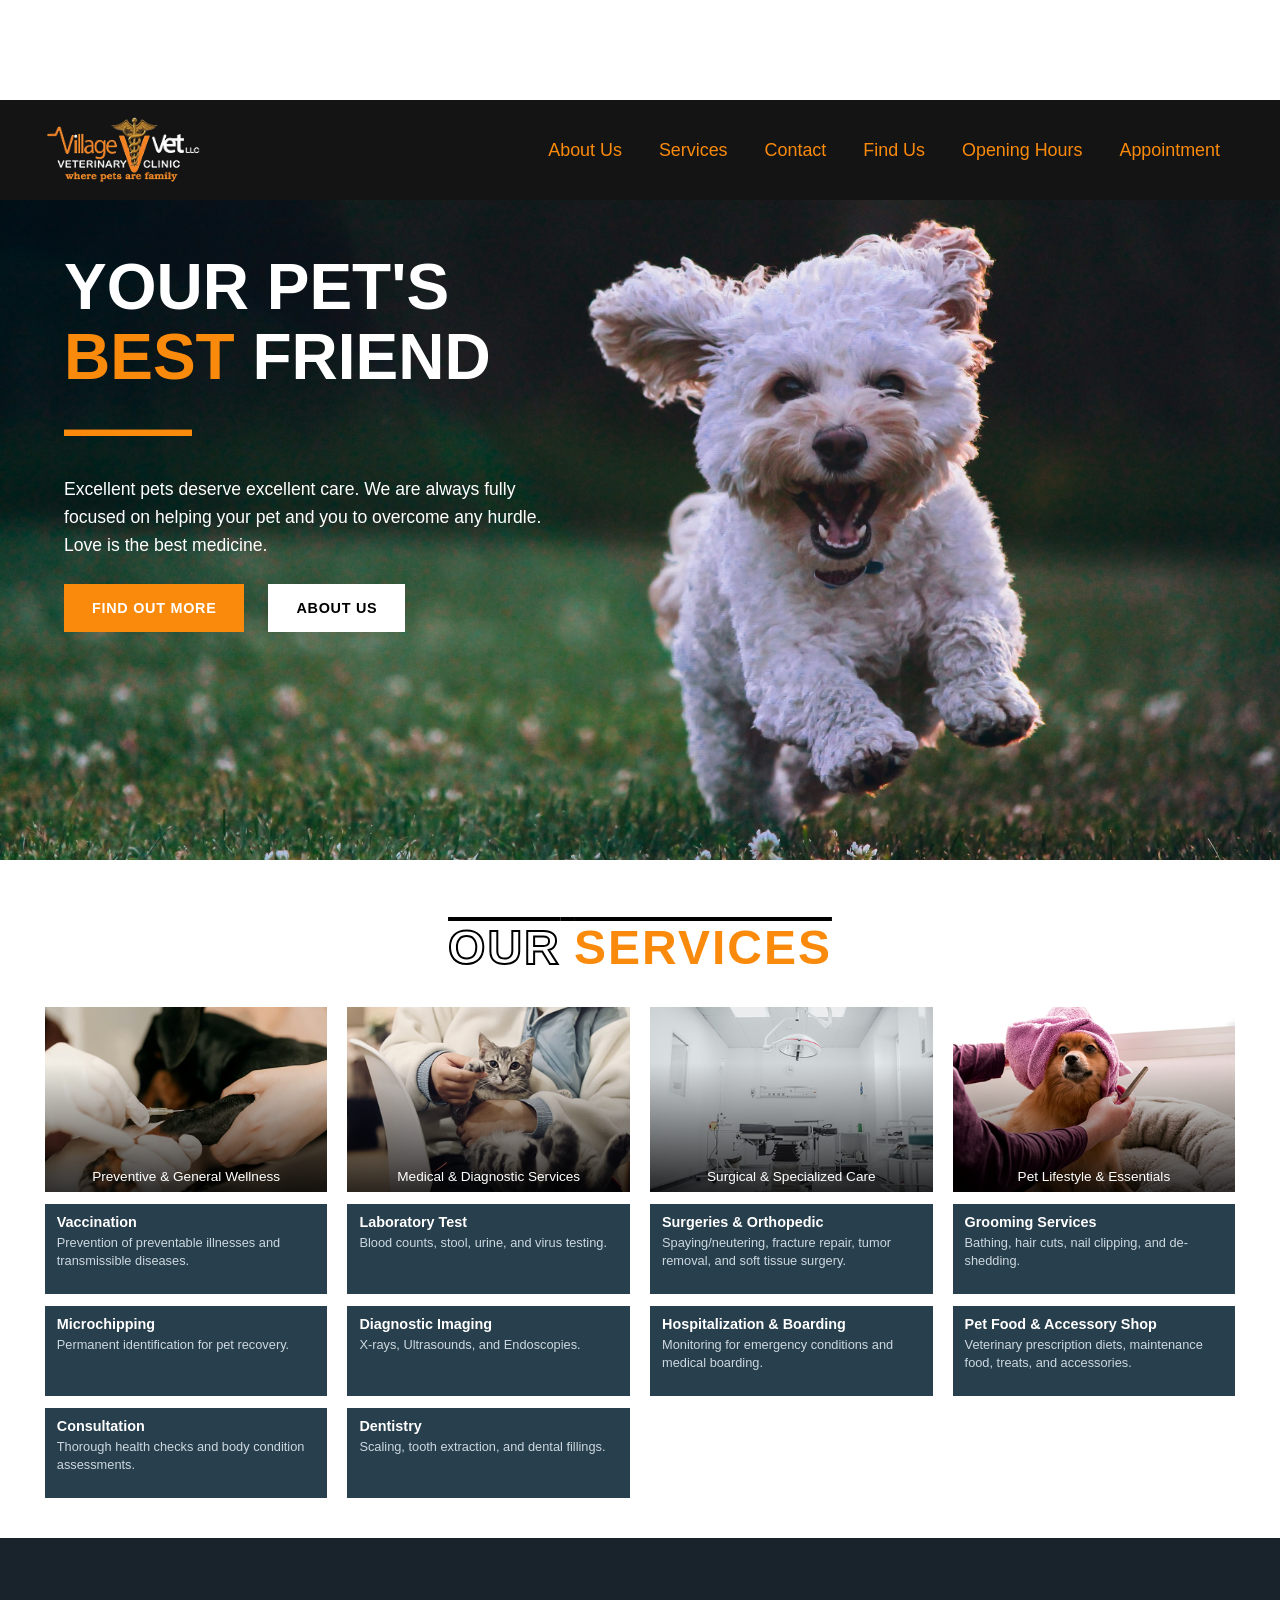
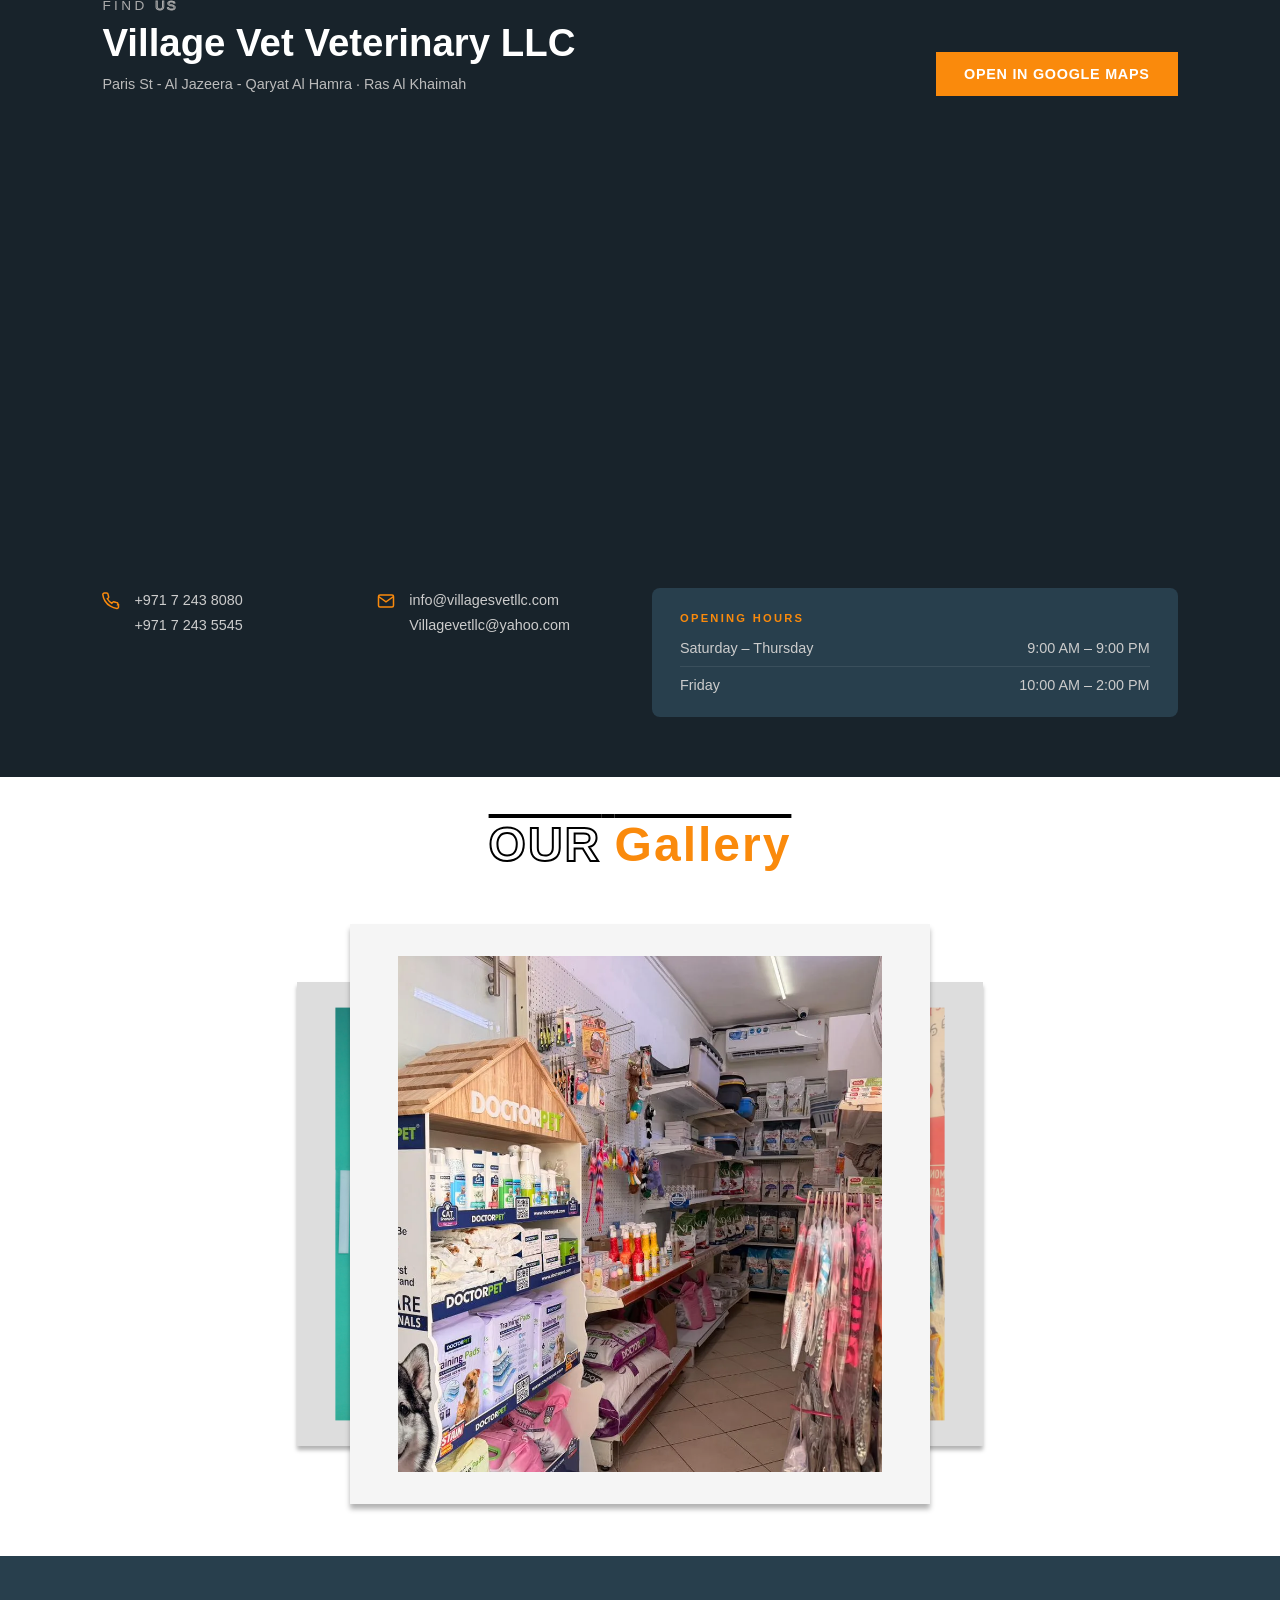
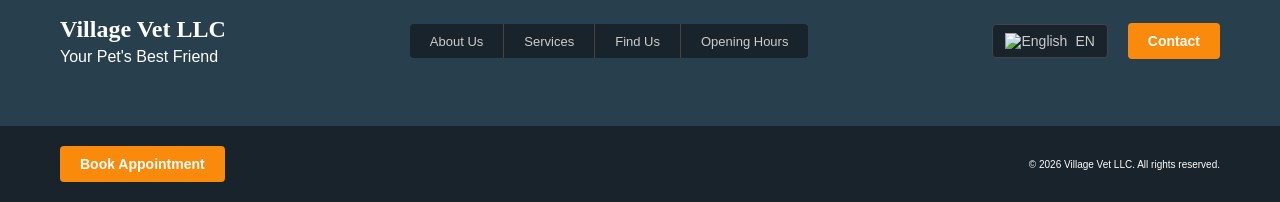
==== commit 56e7e8f3: "Changed a bit of index.html to hopefully fix navbar" ====
--- a/index.html
+++ b/index.html
@@ -11,64 +11,64 @@
 <link rel="stylesheet" href="css/borders.css">
 <link rel="stylesheet" href="css/homepage.css">
 <link rel="stylesheet" href="css/gallery.css">
+    <link rel="stylesheet" href="css/borders.css">
 
 </head>
 <body>
 
-  <!-- ==================== MOBILE VERSION ==================== -->
 
 <div class="mobile-layout">
-
-<script>
-document.addEventListener("DOMContentLoaded", () => {
-
-    const hamburger = document.getElementById("mobileHamburger");
-    const menu = document.getElementById("mobileMenu");
-
-    hamburger.addEventListener("click", () => {
-
-        hamburger.classList.toggle("active");
-        menu.classList.toggle("active");
-
-    });
-
-});
-</script>
-
-
-<!-- ================= MOBILE NAVBAR ================= -->
-<nav class="mobile-navbar">
-
-    <div class="mobile-navbar-top">
-
-        <a href="index.html" class="mobile-logo">
-            <img src="images/village%20vet%20logo.png" alt="Village Vet Logo">
-        </a>
-
-        <button class="mobile-hamburger" id="mobileHamburger">
-            <span></span>
-            <span></span>
-            <span></span>
-        </button>
-
-    </div>
-
-    <div class="mobile-menu" id="mobileMenu">
-        <a href="about_us.html">About Us</a>
-        <a href="services.html">Services</a>
-        <a href="contact.html">Contact</a>
-        <a target="_blank"
-           href="https://www.google.com/maps/place/Village+Vet+Veterinary+LLC/@25.6820195,55.7797574,17z">
-           Find Us
-        </a>
-        <a href="contact.html#opening_hour">Opening Hours</a>
-
-        <a class="mobile-appointment-btn" href="booking.html">
-            Appointment
-        </a>
-    </div>
-
-</nav>
+    <script>
+        document.addEventListener("DOMContentLoaded", () => {
+
+            const hamburger = document.getElementById("mobileHamburger");
+            const menu = document.getElementById("mobileMenu");
+
+            hamburger.addEventListener("click", () => {
+
+                hamburger.classList.toggle("active");
+                menu.classList.toggle("active");
+
+            });
+
+        });
+    </script>
+
+
+    <!-- ================= MOBILE NAVBAR ================= -->
+    <nav class="mobile-navbar">
+
+        <div class="mobile-navbar-top">
+
+            <a href="index.html" class="mobile-logo">
+                <img src="images/village%20vet%20logo.png" alt="Village Vet Logo">
+            </a>
+
+            <button class="mobile-hamburger" id="mobileHamburger">
+                <span></span>
+                <span></span>
+                <span></span>
+            </button>
+
+        </div>
+
+        <div class="mobile-menu" id="mobileMenu">
+            <a href="about_us.html">About Us</a>
+            <a href="services.html">Services</a>
+            <a href="contact.html">Contact</a>
+            <a target="_blank"
+               href="https://www.google.com/maps/place/Village+Vet+Veterinary+LLC/@25.6820195,55.7797574,17z">
+                Find Us
+            </a>
+            <a href="contact.html#opening_hour">Opening Hours</a>
+
+            <a class="mobile-appointment-btn" href="booking.html">
+                Appointment
+            </a>
+        </div>
+
+    </nav>
+
 
 
 
@@ -190,51 +190,34 @@
 
 
   <!-- ==================== DESKTOP VERSION ==================== -->
-  <div class="desktop-layout">
-
-    <!-- NAV (injected by load_foot_nav.js) -->
-<!--    <nav id="desktop-navbar"></nav>-->
-<nav class="navbar">
-    <a href="index.html" class="nav_logo">
-        <img src="images/village%20vet%20logo.png" alt="Village Vet Logo">
-    </a>
-
-    <div>
-        <a href="about_us.html">About Us</a>
-        <a href="services.html">Services</a>
-        <a href="contact.html">Contact</a>
-
-        <a target="_blank"
-           href="https://www.google.com/maps/place/Village+Vet+Veterinary+LLC/@25.6820195,55.7797574,17z">
-           Find Us
+<div class="desktop-layout">
+
+    <!-- DESKTOP NAVBAR -->
+    <nav class="navbar">
+        <a href="index.html" class="nav_logo">
+            <img src="images/village%20vet%20logo.png" alt="Village Vet Logo">
         </a>
 
-        <a href="contact.html#opening_hour">
-            Opening Hours
-        </a>
-
-        <a id="appointment_btn" href="booking.html">
-            Appointment
-        </a>
-    </div>
-</nav>
-
-    <!-- UNDER NAVBAR -->
-    <div class="under_navbar">
-      <div>
-        <a href="contact.html">Contact Us</a>
-        <a href="contact.html"><img src="icons/Icon_Msg.png" alt="Message"></a>
-        <a href="contact.html"><img src="icons/Icon_Call.png" alt="Call"></a>
-        <a href="https://api.whatsapp.com/send/?phone=971561420787&text&type=phone_number&app_absent=0" target="_blank"><img src="icons/Icon_whatsapp.png" alt="WhatsApp"></a>
-      </div>
-      <div>
-        <a href="https://www.facebook.com/people/Village-Vet-LLC/100063618232072/" target="_blank"><img src="icons/Icon_facebook.png" alt="Facebook"></a>
-        <a href="https://x.com/LlcVet" target="_blank"><img src="icons/Icon_twitter.png" alt="Twitter"></a>
-        <a href="https://www.linkedin.com/in/village-vet-llc-uae-9a5b27188/" target="_blank"><img src="icons/Icon_linkedin.png" alt="LinkedIn"></a>
-        <a href="https://www.youtube.com/@villagevetllc4652" target="_blank"><img src="icons/Icon_youtube.png" alt="YouTube"></a>
-        <a href="https://www.instagram.com/village_vet_llc/" target="_blank"><img src="icons/Icon_insta.png" alt="Instagram"></a>
-      </div>
-    </div>
+        <div>
+            <a href="about_us.html">About Us</a>
+            <a href="services.html">Services</a>
+            <a href="contact.html">Contact</a>
+
+            <a target="_blank"
+               href="https://www.google.com/maps/place/Village+Vet+Veterinary+LLC/@25.6820195,55.7797574,17z">
+                Find Us
+            </a>
+
+            <a href="contact.html#opening_hour">
+                Opening Hours
+            </a>
+
+            <a id="appointment_btn" href="booking.html">
+                Appointment
+            </a>
+        </div>
+    </nav>
+
 
     <!-- HERO -->
     <div class="hero_banner">
--- a/css/homepage.css
+++ b/css/homepage.css
@@ -52,7 +52,7 @@
 .hero {
   position: relative;
   min-height: 100svh;
-  background: url('hero.jpg') center/cover no-repeat;
+  background: url('https://giennelleakiat.github.io/villagevetllc/images/home_hero.jpg') center/cover no-repeat;
   display: flex;
   flex-direction: column;
   align-items: center;
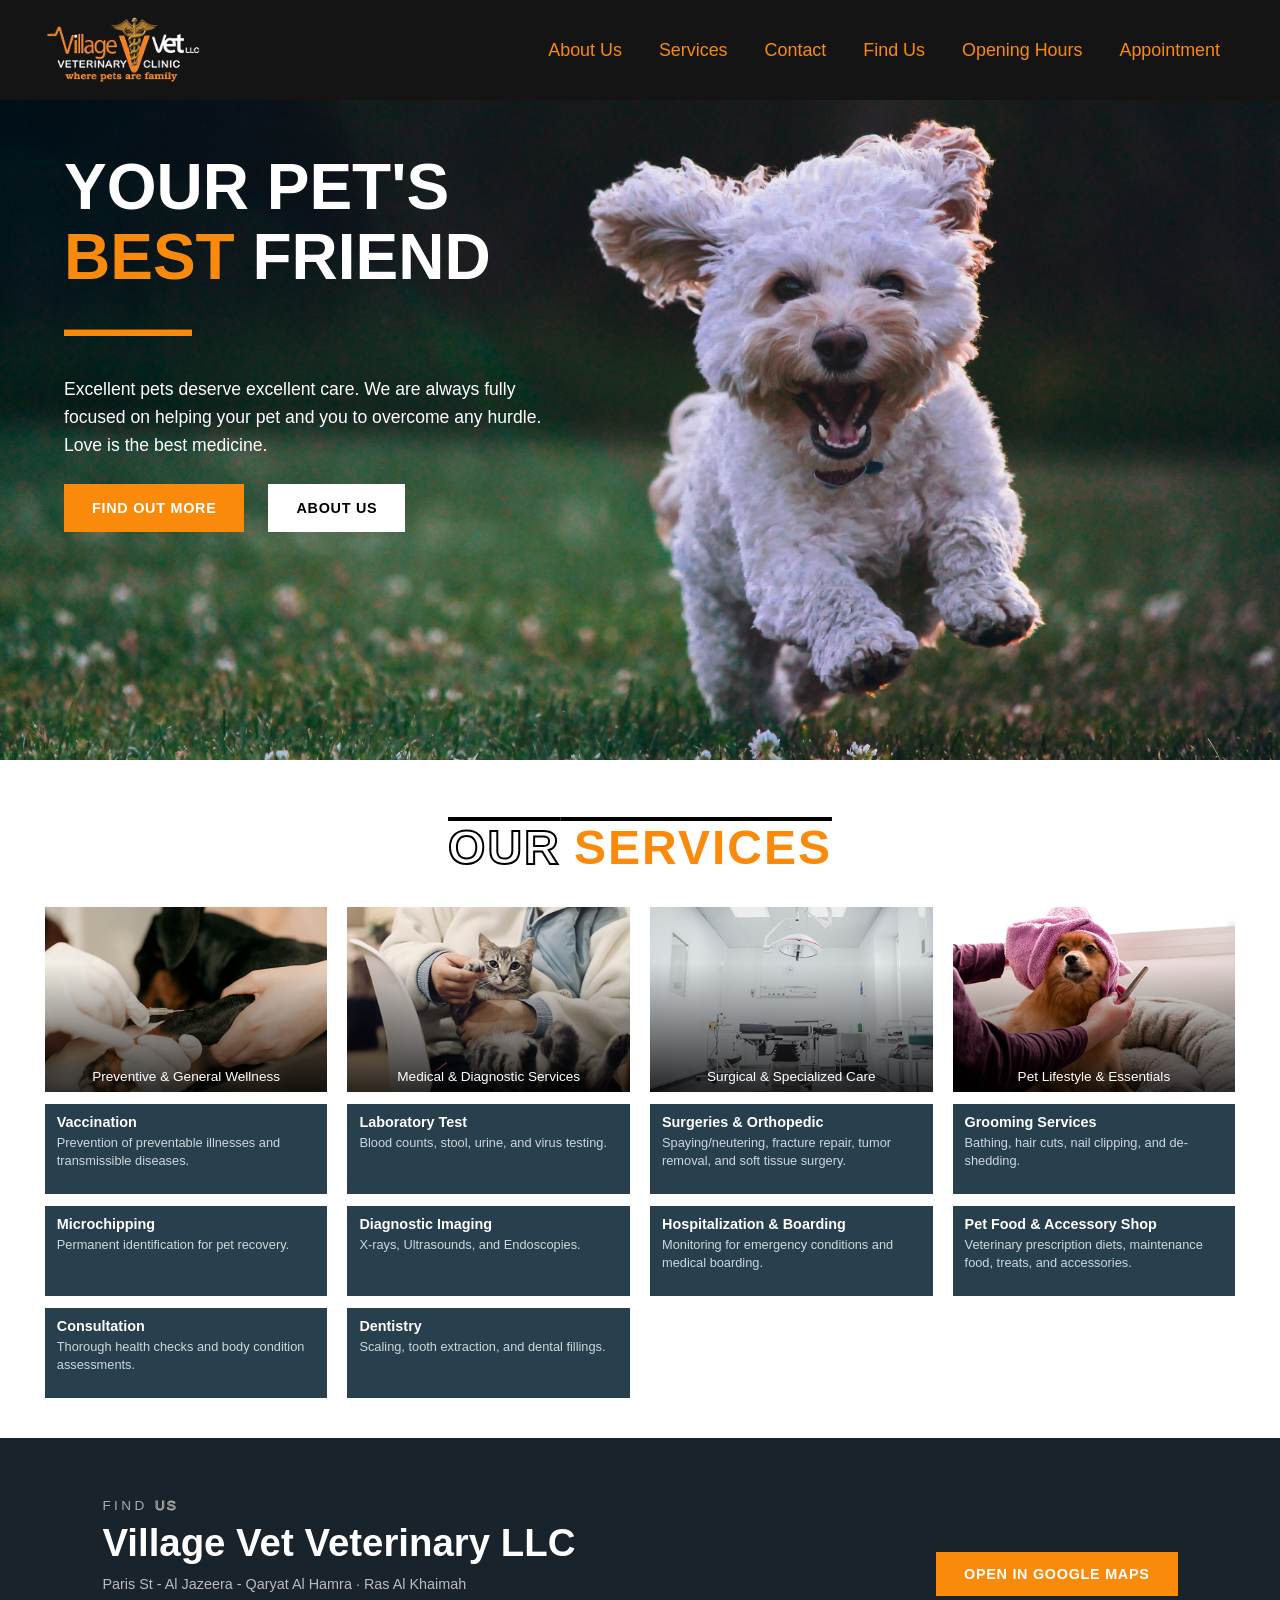
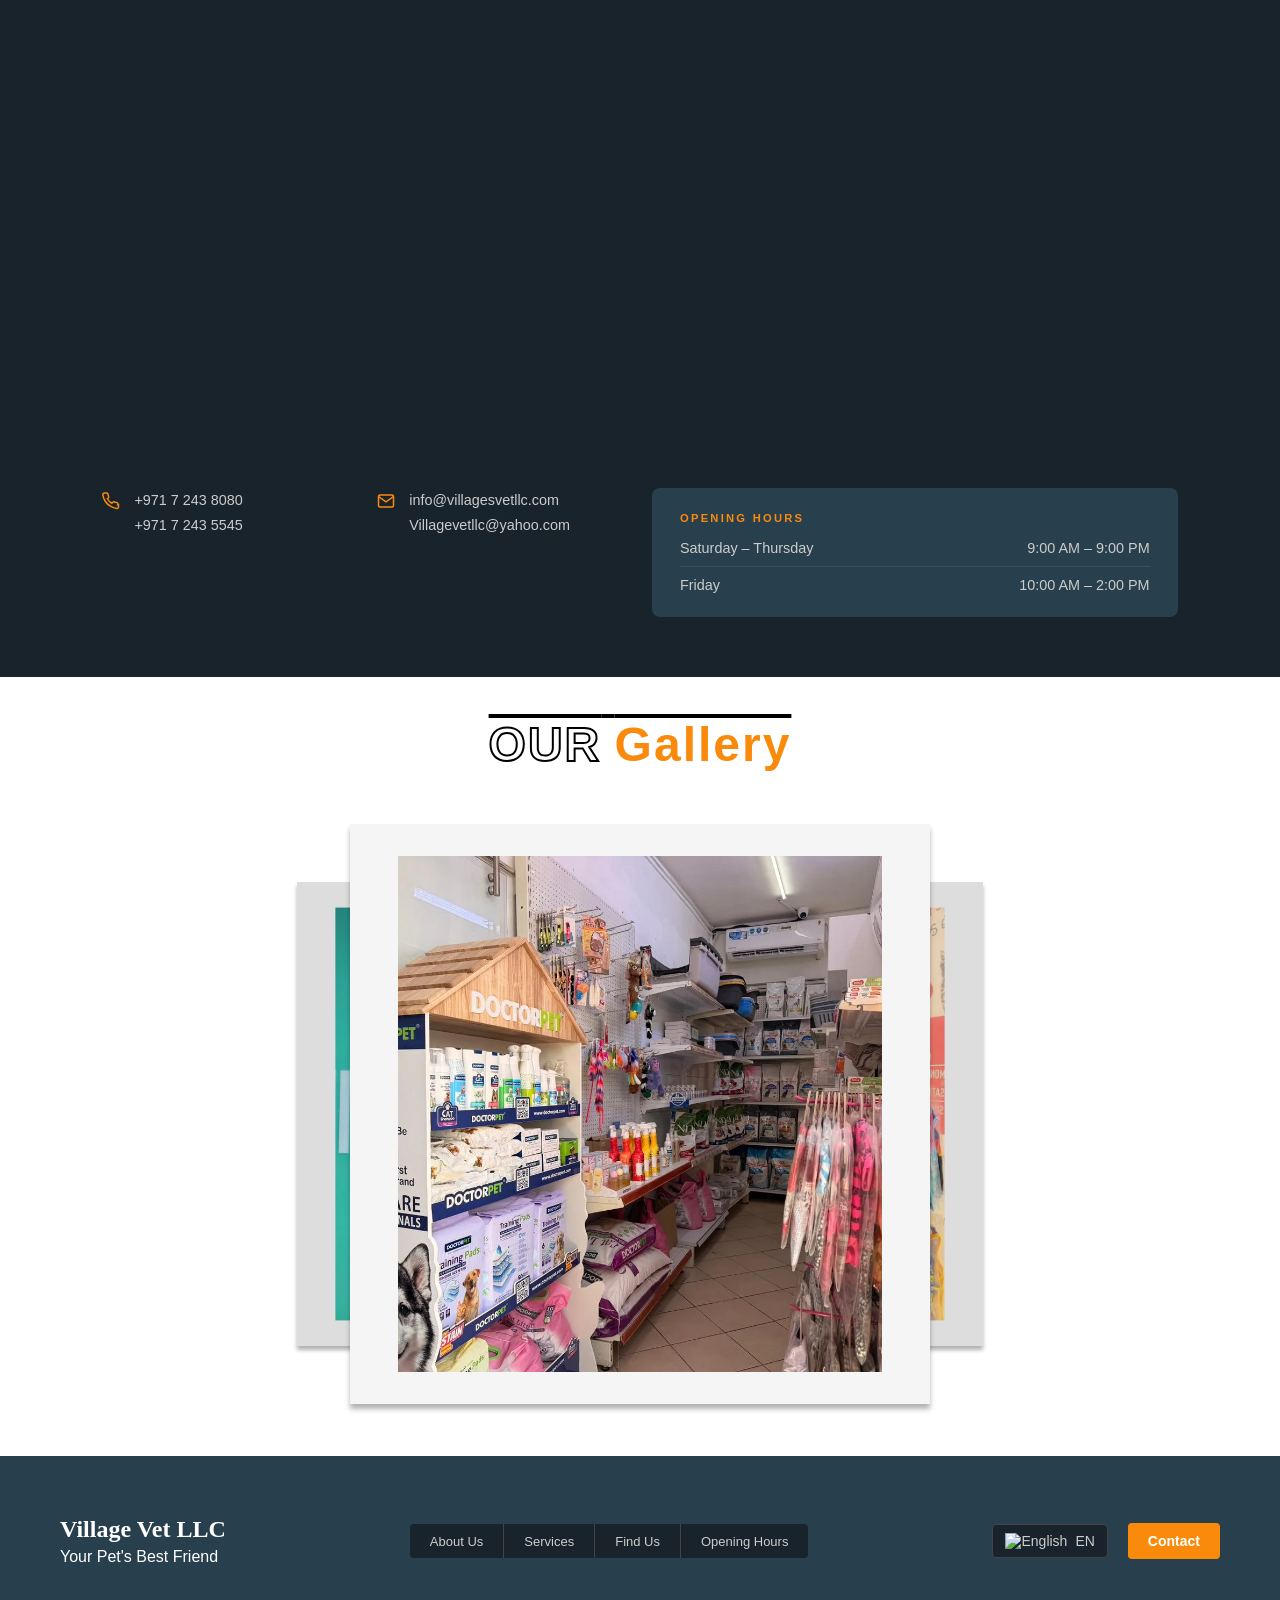
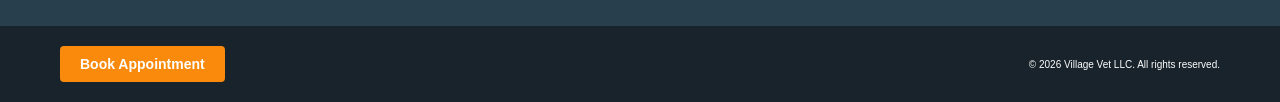
==== commit d7fe21fa: "Changed a bit of index.html to hopefully fix navbar again" ====
--- a/index.html
+++ b/index.html
@@ -11,7 +11,7 @@
 <link rel="stylesheet" href="css/borders.css">
 <link rel="stylesheet" href="css/homepage.css">
 <link rel="stylesheet" href="css/gallery.css">
-    <link rel="stylesheet" href="css/borders.css">
+<!--    <link rel="stylesheet" href="css/borders.css">-->
 
 </head>
 <body>
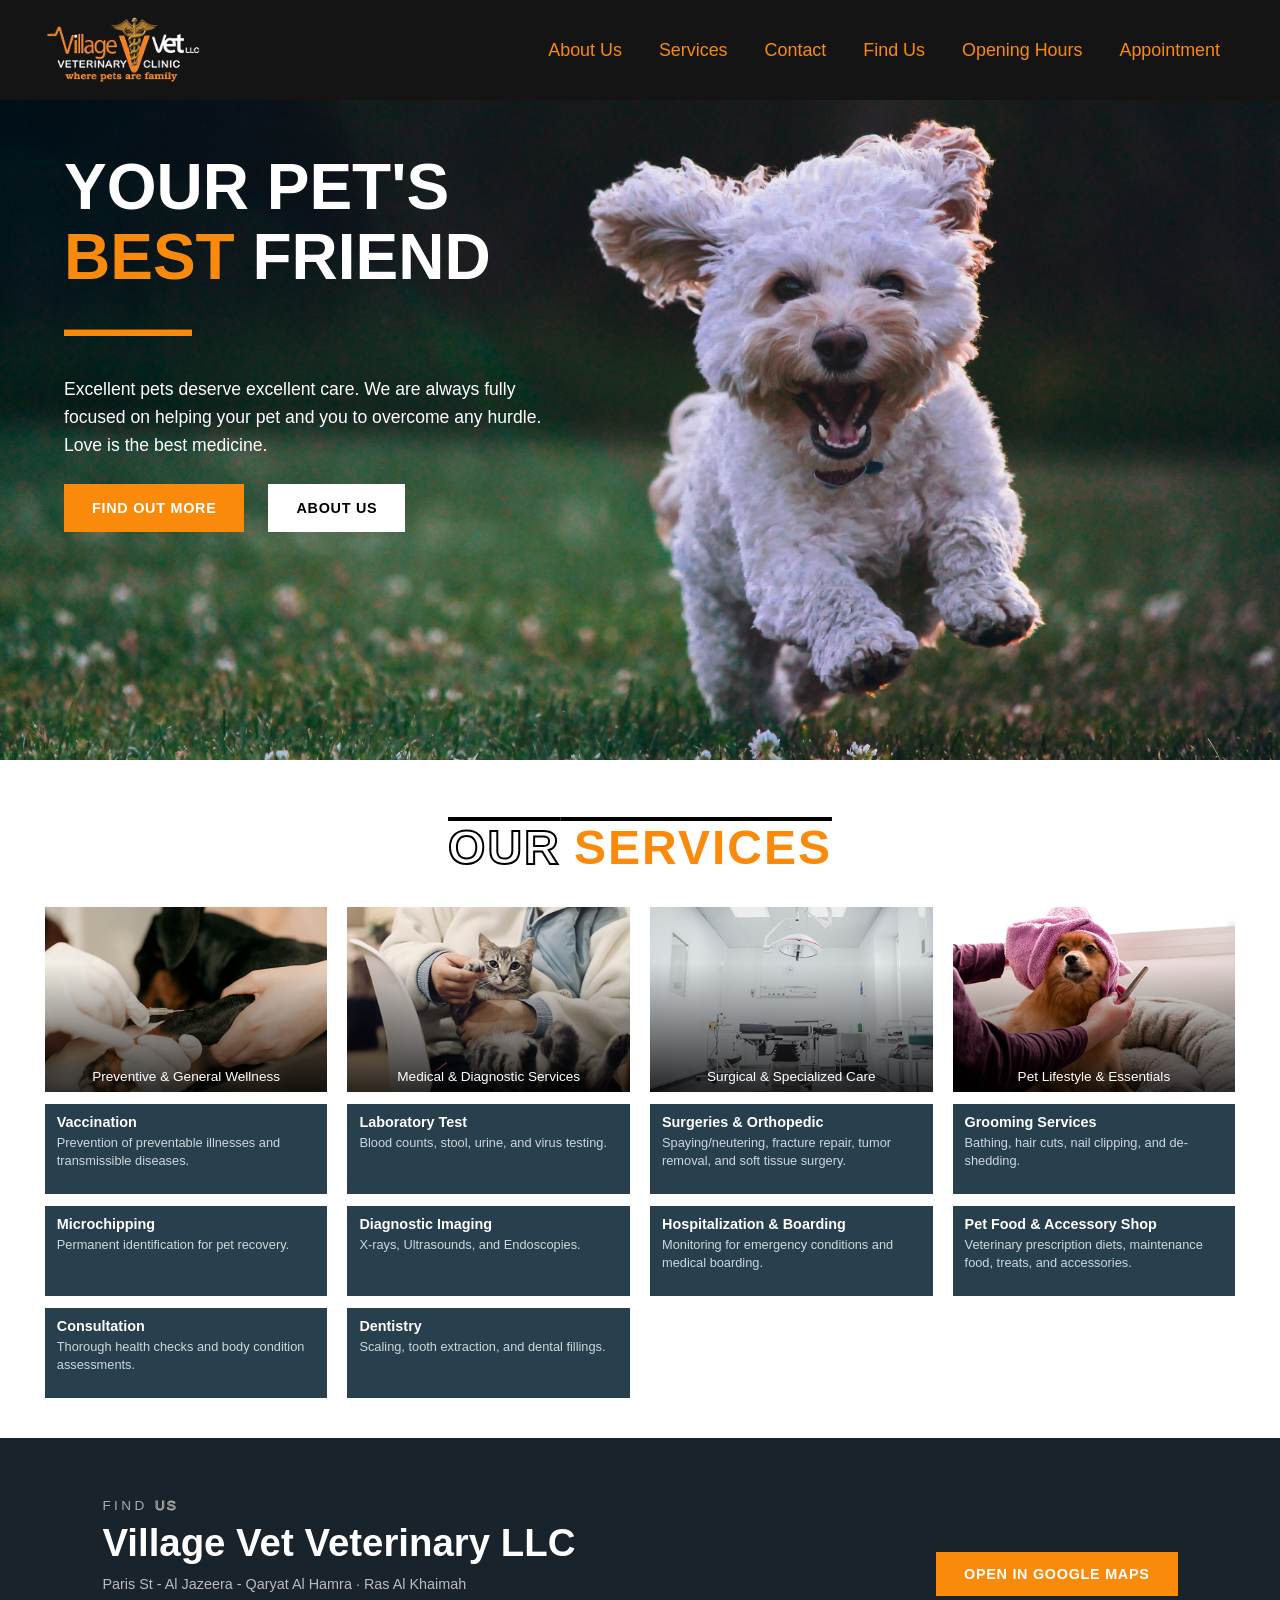
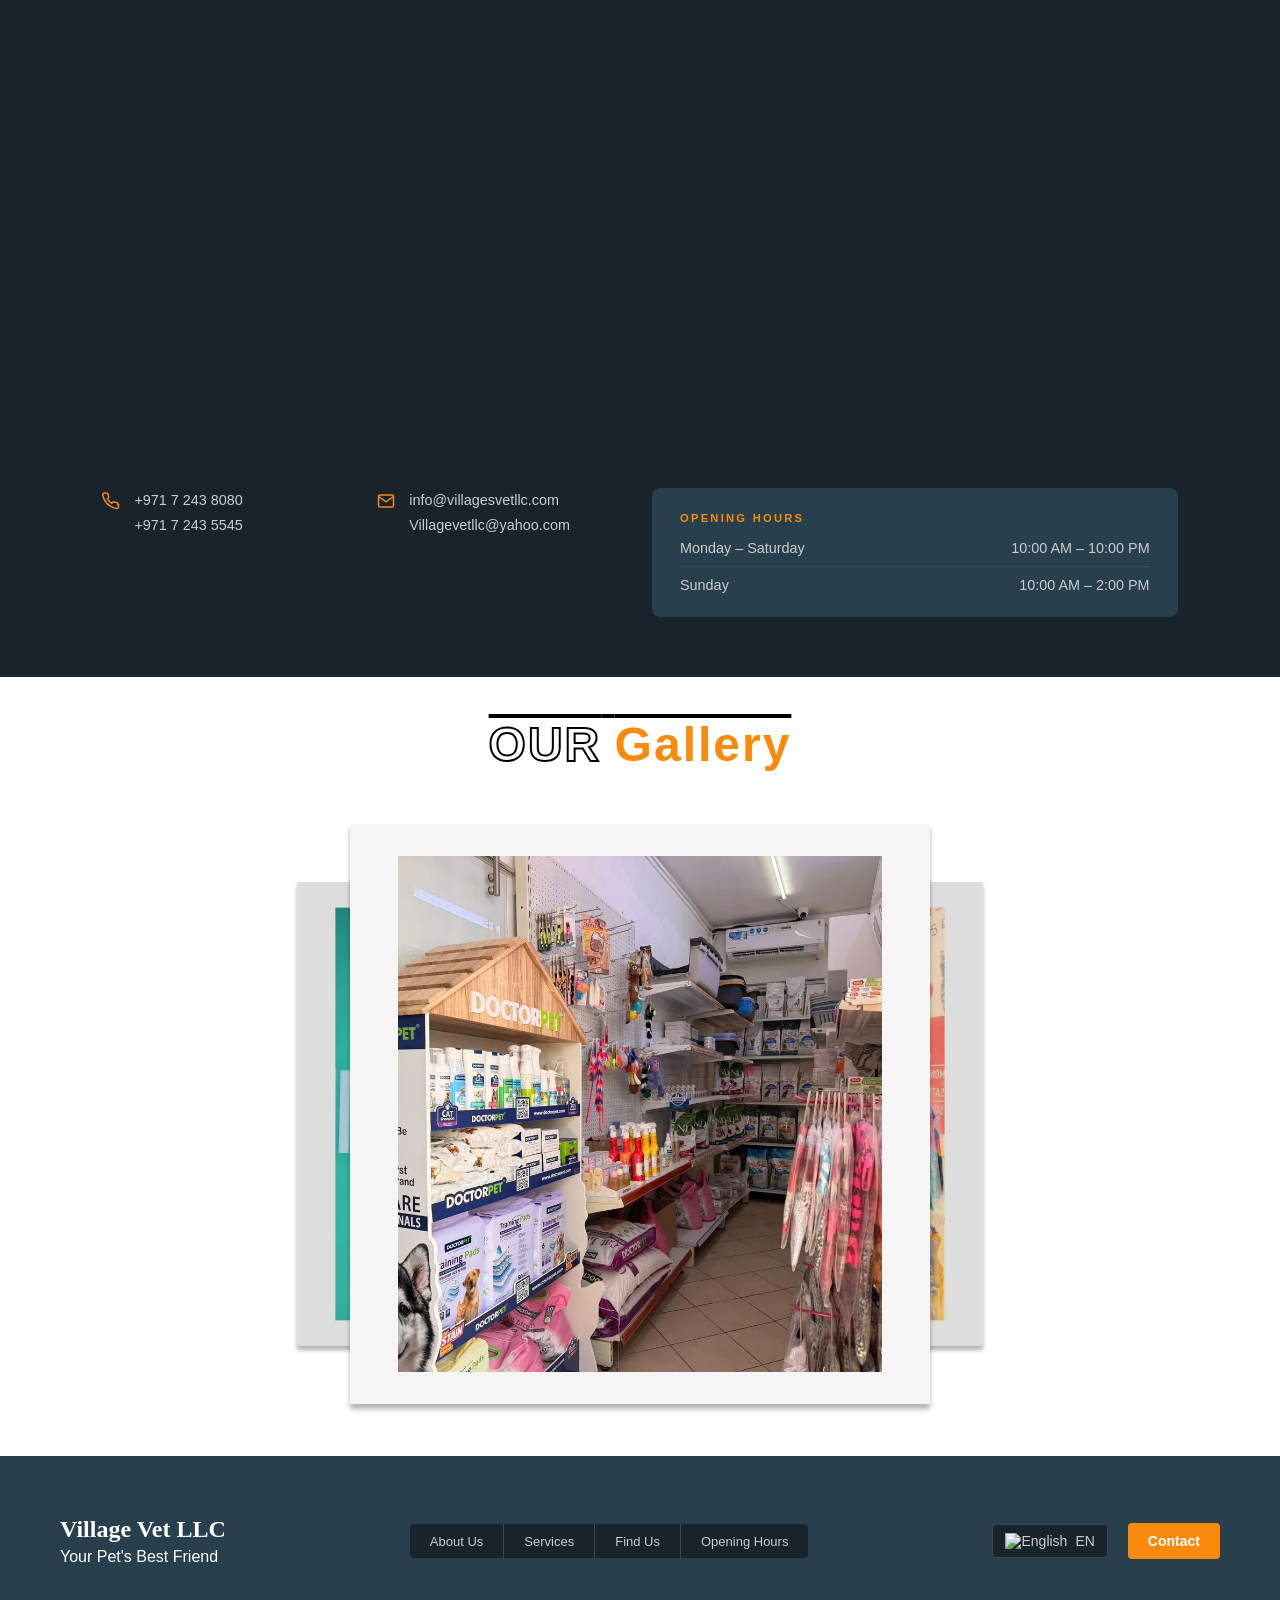
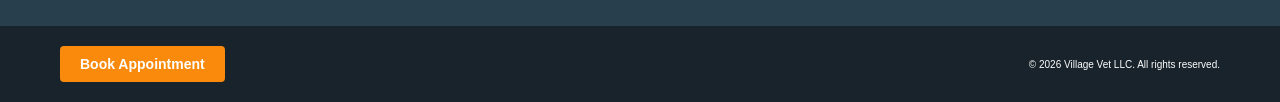
==== commit dadfe780: "Fixed opening hours" ====
--- a/index.html
+++ b/index.html
@@ -152,8 +152,8 @@
         </div>
         <div class="hours-box">
           <h4>Opening Hours</h4>
-          <div class="hours-row"><span>Saturday – Thursday</span><span>9:00 AM – 9:00 PM</span></div>
-          <div class="hours-row"><span>Friday</span><span>10:00 AM – 2:00 PM</span></div>
+          <div class="hours-row"><span>Monday – Saturday</span><span>10:00 AM – 10:00 PM</span></div>
+          <div class="hours-row"><span>Sunday</span><span>10:00 AM – 2:00 PM</span></div>
         </div>
       </div>
     </section>
@@ -342,8 +342,8 @@
     </div>
     <div class="map_hours">
       <h4>Opening Hours</h4>
-      <div class="map_hours_row"><span>Saturday – Thursday</span><span>9:00 AM – 9:00 PM</span></div>
-      <div class="map_hours_row"><span>Friday</span><span>10:00 AM – 2:00 PM</span></div>
+      <div class="map_hours_row"><span>Monday – Saturday</span><span>10:00 AM – 10:00 PM</span></div>
+      <div class="map_hours_row"><span>Sunday</span><span>10:00 AM – 2:00 PM</span></div>
     </div>
   </div>
 </div>
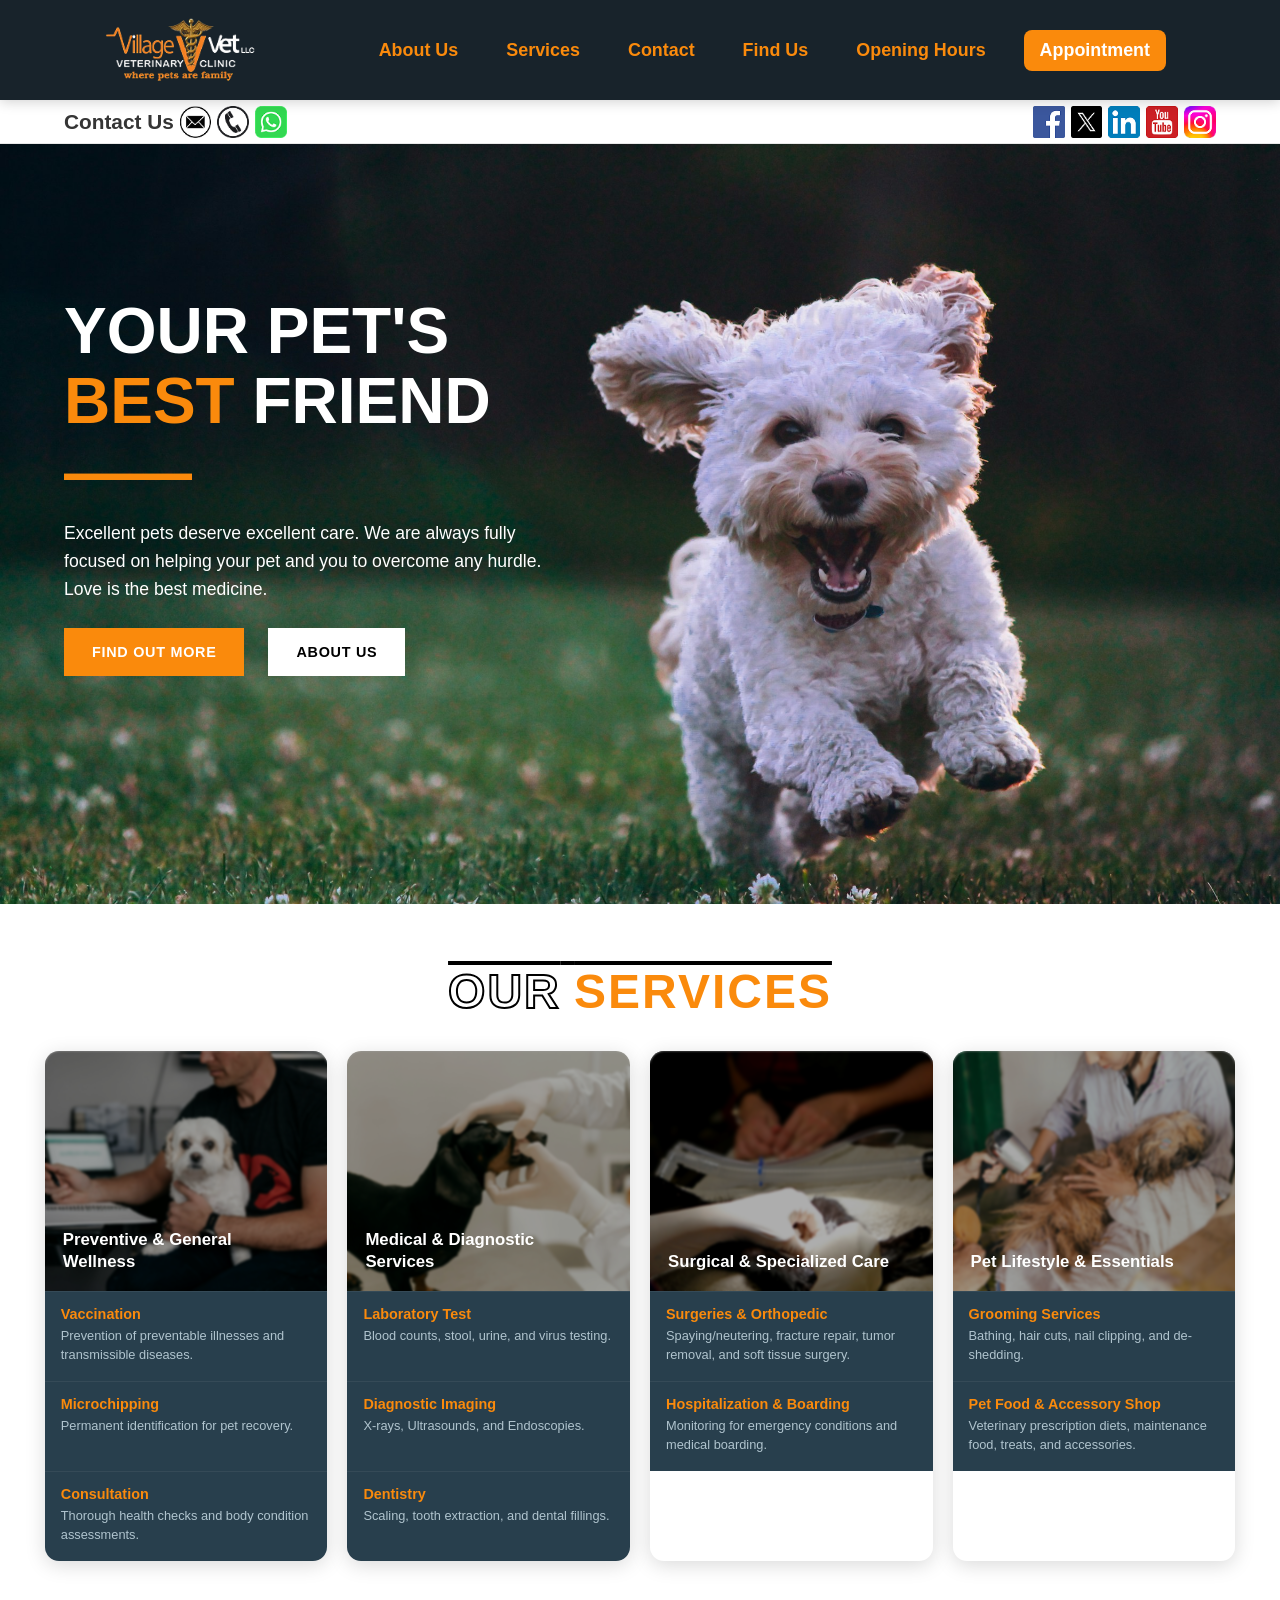
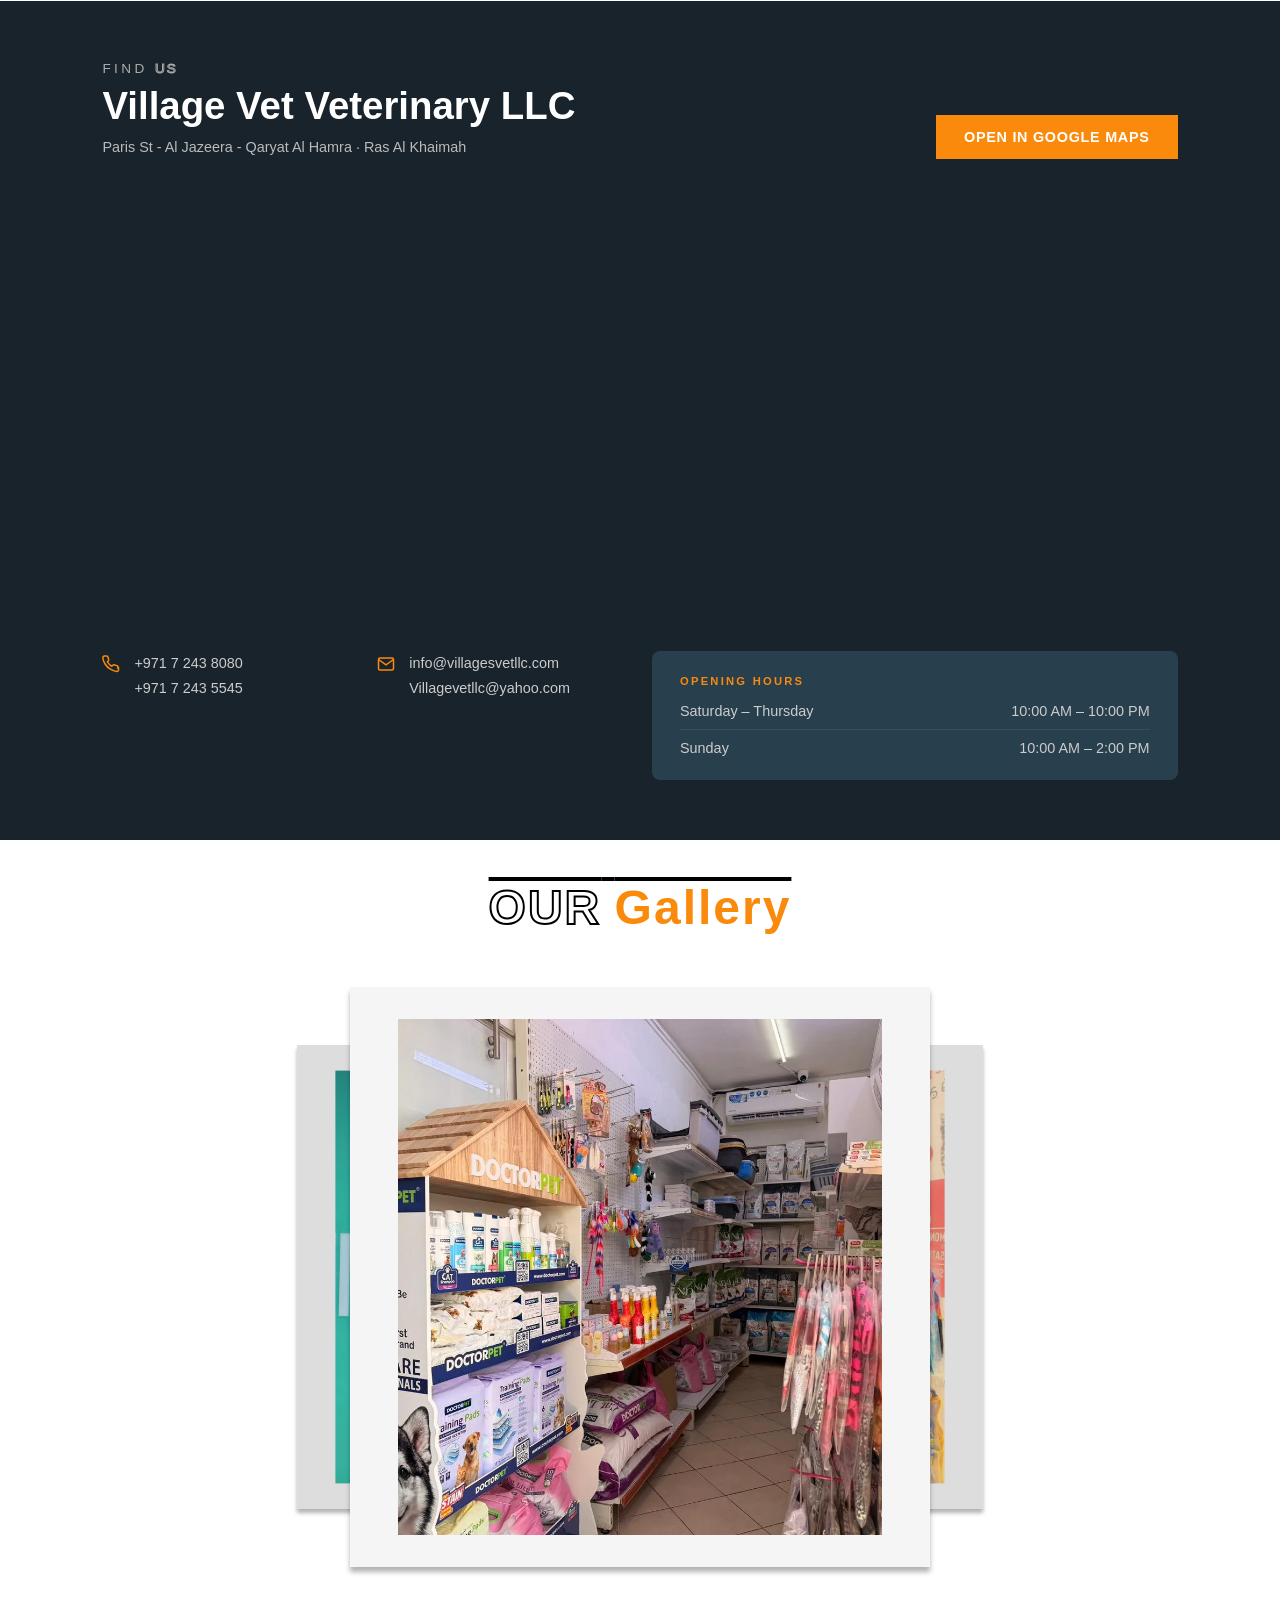
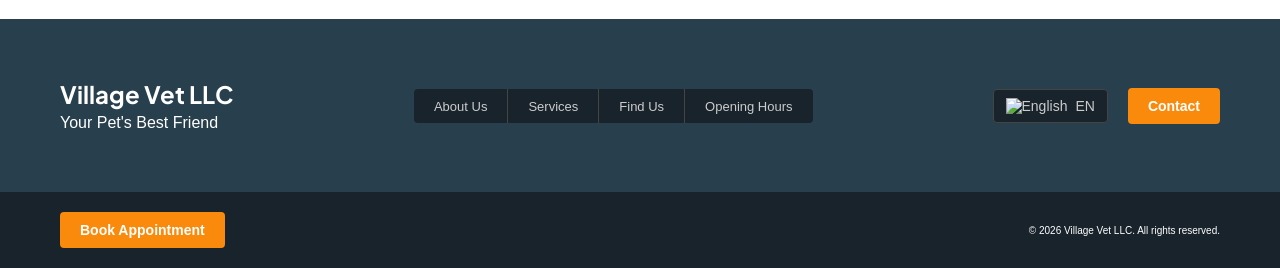
==== commit dbbec16b: "Fixed opening hours again & hopefully fixed the navbar for booking and index. Made the services sect" ====
--- a/index.html
+++ b/index.html
@@ -1,549 +1,598 @@
-<!DOCTYPE html>
-<html lang="en">
-<head>
-  <meta charset="UTF-8">
-  <meta name="viewport" content="width=device-width, initial-scale=1.0">
-  <title>Village Vet LLC</title>
-  <link rel="preconnect" href="https://fonts.googleapis.com" />
-  <link rel="preconnect" href="https://fonts.gstatic.com" crossorigin />
-  <link href="https://fonts.googleapis.com/css2?family=Playfair+Display:wght@700&family=Lato:wght@400;700&display=swap" rel="stylesheet" />
-
-<link rel="stylesheet" href="css/borders.css">
-<link rel="stylesheet" href="css/homepage.css">
-<link rel="stylesheet" href="css/gallery.css">
-<!--    <link rel="stylesheet" href="css/borders.css">-->
-
-</head>
-<body>
-
-
-<div class="mobile-layout">
-    <script>
-        document.addEventListener("DOMContentLoaded", () => {
-
-            const hamburger = document.getElementById("mobileHamburger");
-            const menu = document.getElementById("mobileMenu");
-
-            hamburger.addEventListener("click", () => {
-
-                hamburger.classList.toggle("active");
-                menu.classList.toggle("active");
-
-            });
-
-        });
-    </script>
-
-
-    <!-- ================= MOBILE NAVBAR ================= -->
-    <nav class="mobile-navbar">
-
-        <div class="mobile-navbar-top">
-
-            <a href="index.html" class="mobile-logo">
-                <img src="images/village%20vet%20logo.png" alt="Village Vet Logo">
-            </a>
-
-            <button class="mobile-hamburger" id="mobileHamburger">
-                <span></span>
-                <span></span>
-                <span></span>
-            </button>
-
-        </div>
-
-        <div class="mobile-menu" id="mobileMenu">
-            <a href="about_us.html">About Us</a>
-            <a href="services.html">Services</a>
-            <a href="contact.html">Contact</a>
-            <a target="_blank"
-               href="https://www.google.com/maps/place/Village+Vet+Veterinary+LLC/@25.6820195,55.7797574,17z">
-                Find Us
-            </a>
-            <a href="contact.html#opening_hour">Opening Hours</a>
-
-            <a class="mobile-appointment-btn" href="booking.html">
-                Appointment
-            </a>
-        </div>
-
-    </nav>
-
-
-
-
-    <!-- HERO -->
-    <section class="hero">
-      <div class="hero__inner">
-        <div class="hero__logo">Village Vet LLC</div>
-        <div class="hero__tag">Your Pet's Best Friend</div>
-        <h1 class="hero__title">Caring for Every Paw &amp; Claw</h1>
-        <p class="hero__subtitle">Professional veterinary services in Ras Al Khaimah — because your pet deserves the best.</p>
-        <button class="btn">Book Appointment</button>
-      </div>
-    </section>
-
-    <!-- SERVICES -->
-    <section class="services" id="services">
-      <p class="section-label">What we offer</p>
-      <h2 class="section-title"><span>Our</span> Services</h2>
-      <div class="divider"></div>
-      <div class="services-list">
-        <div class="service-bar">
-          <div class="service-bar__icon">🩺</div>
-          <div>
-            <div class="service-bar__name">Preventive &amp; General Wellness</div>
-            <div class="service-bar__desc">Vaccination · Microchipping · Consultation</div>
-          </div>
-        </div>
-        <div class="service-bar">
-          <div class="service-bar__icon">🔬</div>
-          <div>
-            <div class="service-bar__name">Medical &amp; Diagnostic</div>
-            <div class="service-bar__desc">Lab tests · Imaging · Dentistry</div>
-          </div>
-        </div>
-        <div class="service-bar">
-          <div class="service-bar__icon">🏥</div>
-          <div>
-            <div class="service-bar__name">Surgical &amp; Specialized</div>
-            <div class="service-bar__desc">Surgeries · Orthopedics · Boarding</div>
-          </div>
-        </div>
-        <div class="service-bar">
-          <div class="service-bar__icon">🛁</div>
-          <div>
-            <div class="service-bar__name">Pet Lifestyle &amp; Essentials</div>
-            <div class="service-bar__desc">Grooming Services · Pet Food &amp; Accessory Shop</div>
-          </div>
-        </div>
-      </div>
-    </section>
-
-    <!-- FIND US -->
-    <section class="findus" id="findus">
-      <p class="section-label">Where to find us</p>
-      <h2 class="section-title"><span>Find</span> Us</h2>
-      <div class="divider"></div>
-      <p style="font-size:0.85rem;color:#bbb;line-height:1.6;">
-        Village Vet Veterinary LLC<br>
-        Paris St · Al Jazeera · Qaryat Al Hamra · Ras Al Khaimah
-      </p>
-      <div class="map-wrap">
-        <iframe
-          src="https://www.google.com/maps/embed?pb=!1m18!1m12!1m3!1d3595.676407439452!2d55.77718247519249!3d25.68201947740208!2m3!1f0!2f0!3f0!3m2!1i1024!2i768!4f13.1!3m3!1m2!1s0x3ef60bcb90f088f5%3A0xfb307b8802528c97!2sVillage%20Vet%20Veterinary%20LLC!5e0!3m2!1sen!2sae!4v1772922306894!5m2!1sen!2sae"
-          allowfullscreen="" loading="lazy" referrerpolicy="no-referrer-when-downgrade">
-        </iframe>
-      </div>
-      <div class="contact-block">
-        <div class="contact-row">
-          <svg width="18" height="18" viewBox="0 0 24 24" fill="none" stroke="currentColor" stroke-width="2"><path d="M22 16.92v3a2 2 0 0 1-2.18 2 19.79 19.79 0 0 1-8.63-3.07A19.5 19.5 0 0 1 4.1 12a19.8 19.8 0 0 1-3-8.57A2 2 0 0 1 3.1 1.37h3a2 2 0 0 1 2 1.72 12.84 12.84 0 0 0 .7 2.81 2 2 0 0 1-.45 2.11L7.09 9a16 16 0 0 0 6 6l1.27-1.27a2 2 0 0 1 2.11-.45 12.84 12.84 0 0 0 2.81.7A2 2 0 0 1 21 16.92z"/></svg>
-          <div>
-            <a href="tel:+97172438080">+971 7 243 8080</a><br>
-            <a href="tel:+97172435545">+971 7 243 5545</a>
-          </div>
-        </div>
-        <div class="contact-row">
-          <svg width="18" height="18" viewBox="0 0 24 24" fill="none" stroke="currentColor" stroke-width="2"><path d="M4 4h16c1.1 0 2 .9 2 2v12c0 1.1-.9 2-2 2H4c-1.1 0-2-.9-2-2V6c0-1.1.9-2 2-2z"/><polyline points="22,6 12,13 2,6"/></svg>
-          <div>
-            <a href="mailto:info@villagesvetllc.com">info@villagesvetllc.com</a><br>
-            <a href="mailto:Villagevetllc@yahoo.com">Villagevetllc@yahoo.com</a>
-          </div>
-        </div>
-        <div class="hours-box">
-          <h4>Opening Hours</h4>
-          <div class="hours-row"><span>Monday – Saturday</span><span>10:00 AM – 10:00 PM</span></div>
-          <div class="hours-row"><span>Sunday</span><span>10:00 AM – 2:00 PM</span></div>
-        </div>
-      </div>
-    </section>
-
-    <!-- GALLERY -->
-    <section class="gallery" id="gallery">
-      <p class="section-label">Moments we love</p>
-      <h2 class="section-title"><span>Our</span> Gallery</h2>
-      <div class="divider"></div>
-      <div class="gallery-grid">
-        <div class="gallery-item"><img src="images/Village%20Vet%20Gallery%20Pictures/front_1.webp"/></div>
-        <div class="gallery-item"><img src="images/Village%20Vet%20Gallery%20Pictures/front_2.webp"/></div>
-        <div class="gallery-item"><img src="images/Village%20Vet%20Gallery%20Pictures/front_3.webp"/></div>
-        <div class="gallery-item"><img src="images/Village%20Vet%20Gallery%20Pictures/village_vet_sign.webp"/></div>
-        <div class="gallery-item"><img src="images/Village%20Vet%20Gallery%20Pictures/vet_sign.webp"/></div>
-        <div class="gallery-item"><img src="images/Village%20Vet%20Gallery%20Pictures/indoor_sign.webp"/></div>
-        <div class="gallery-item"><img src="images/Village%20Vet%20Gallery%20Pictures/indoor_sign2.webp"/></div>
-        <div class="gallery-item"><img src="images/Village%20Vet%20Gallery%20Pictures/indoor_sign3.webp"/></div>
-        <div class="gallery-item"><img src="images/Village%20Vet%20Gallery%20Pictures/shop1.webp"/></div>
-        <div class="gallery-item"><img src="images/Village%20Vet%20Gallery%20Pictures/shop2.webp"/></div>
-        <div class="gallery-item"><img src="images/Village%20Vet%20Gallery%20Pictures/shop3.webp"/></div>
-        <div class="gallery-item"><img src="images/Village%20Vet%20Gallery%20Pictures/shop4.webp"/></div>
-        <div class="gallery-item"><img src="images/Village%20Vet%20Gallery%20Pictures/shop5.webp"/></div>
-        <div class="gallery-item"><img src="images/Village%20Vet%20Gallery%20Pictures/shop6.webp"/></div>
-        <div class="gallery-item"><img src="images/Village%20Vet%20Gallery%20Pictures/shop7.webp"/></div>
-        <div class="gallery-item"><img src="images/Village%20Vet%20Gallery%20Pictures/shop8.webp"/></div>
-      </div>
-    </section>
-
-    <footer id="mobile-footer"></footer>
-<!--    <script src="../border/load_foot_nav.js"></script>-->
-
-  </div><!-- /.mobile-layout -->
-
-
-  <!-- ==================== DESKTOP VERSION ==================== -->
-<div class="desktop-layout">
-
-    <!-- DESKTOP NAVBAR -->
-    <nav class="navbar">
-        <a href="index.html" class="nav_logo">
-            <img src="images/village%20vet%20logo.png" alt="Village Vet Logo">
-        </a>
-
-        <div>
-            <a href="about_us.html">About Us</a>
-            <a href="services.html">Services</a>
-            <a href="contact.html">Contact</a>
-
-            <a target="_blank"
-               href="https://www.google.com/maps/place/Village+Vet+Veterinary+LLC/@25.6820195,55.7797574,17z">
-                Find Us
-            </a>
-
-            <a href="contact.html#opening_hour">
-                Opening Hours
-            </a>
-
-            <a id="appointment_btn" href="booking.html">
-                Appointment
-            </a>
-        </div>
-    </nav>
-
-
-    <!-- HERO -->
-    <div class="hero_banner">
-      <img src="images/home_hero.jpg" alt="Hero banner">
-      <div class="hero_overlay">
-        <h2>YOUR PET'S <span>BEST</span> FRIEND</h2>
-        <h2><span>——</span></h2>
-        <p>Excellent pets deserve excellent care. We are always fully focused on helping your pet and you to overcome any hurdle. Love is the best medicine.</p>
-        <div class="hero_button">
-          <a class="hero_btn1" href="services.html">FIND OUT MORE</a>
-          <a class="hero_btn2" href="about_us.html">ABOUT US</a>
-        </div>
-      </div>
-    </div>
-
-    <!-- SERVICES -->
-    <div class="our_service">
-      <h1><span class="recolor_seethur">OUR</span> <span class="recolor">SERVICES</span></h1>
-      <div class="service_grid">
-        <!-- GRID 1 -->
-        <div class="service_content">
-          <div class="service_container_image">
-            <img src="images/temp1.png" alt="Preventive Care">
-            <p>Preventive &amp; General Wellness</p>
-          </div>
-          <div class="service_container">
-            <h4>Vaccination</h4>
-            <p>Prevention of preventable illnesses and transmissible diseases.</p>
-          </div>
-          <div class="service_container">
-            <h4>Microchipping</h4>
-            <p>Permanent identification for pet recovery.</p>
-          </div>
-          <div class="service_container">
-            <h4>Consultation</h4>
-            <p>Thorough health checks and body condition assessments.</p>
-          </div>
-        </div>
-        <!-- GRID 2 -->
-        <div class="service_content">
-          <div class="service_container_image">
-            <img src="images/temp2.png" alt="Medical Diagnostic">
-            <p>Medical &amp; Diagnostic Services</p>
-          </div>
-          <div class="service_container">
-            <h4>Laboratory Test</h4>
-            <p>Blood counts, stool, urine, and virus testing.</p>
-          </div>
-          <div class="service_container">
-            <h4>Diagnostic Imaging</h4>
-            <p>X-rays, Ultrasounds, and Endoscopies.</p>
-          </div>
-          <div class="service_container">
-            <h4>Dentistry</h4>
-            <p>Scaling, tooth extraction, and dental fillings.</p>
-          </div>
-        </div>
-        <!-- GRID 3 -->
-        <div class="service_content">
-          <div class="service_container_image">
-            <img src="images/temp3.png" alt="Surgical Care">
-            <p>Surgical &amp; Specialized Care</p>
-          </div>
-          <div class="service_container">
-            <h4>Surgeries &amp; Orthopedic</h4>
-            <p>Spaying/neutering, fracture repair, tumor removal, and soft tissue surgery.</p>
-          </div>
-          <div class="service_container">
-            <h4>Hospitalization &amp; Boarding</h4>
-            <p>Monitoring for emergency conditions and medical boarding.</p>
-          </div>
-        </div>
-        <!-- GRID 4 -->
-        <div class="service_content">
-          <div class="service_container_image">
-            <img src="images/temp4.png" alt="Pet Lifestyle">
-            <p>Pet Lifestyle &amp; Essentials</p>
-          </div>
-          <div class="service_container">
-            <h4>Grooming Services</h4>
-            <p>Bathing, hair cuts, nail clipping, and de-shedding.</p>
-          </div>
-          <div class="service_container">
-            <h4>Pet Food &amp; Accessory Shop</h4>
-            <p>Veterinary prescription diets, maintenance food, treats, and accessories.</p>
-          </div>
-        </div>
-      </div>
-    </div>
-
-<!-- MAP / FIND US -->
-<div class="map">
-  <div class="map_overlay">
-    <div>
-      <h3>FIND <span class="recolor_seethur">US</span></h3>
-      <h2>Village Vet Veterinary LLC</h2>
-      <p>Paris St - Al Jazeera - Qaryat Al Hamra · Ras Al Khaimah</p>
-    </div>
-    <a class="map_btn" target="_blank" href="https://www.google.com/maps/place/Village+Vet+Veterinary+LLC/@25.6820195,55.7797574,17z">Open in Google Maps</a>
-  </div>
-
-  <iframe
-    width="100%" height="420" style="border:0;" allowfullscreen="" loading="lazy"
-    referrerpolicy="no-referrer-when-downgrade"
-    src="https://www.google.com/maps/embed?pb=!1m18!1m12!1m3!1d3595.676407439452!2d55.77718247519249!3d25.68201947740208!2m3!1f0!2f0!3f0!3m2!1i1024!2i768!4f13.1!3m3!1m2!1s0x3ef60bcb90f088f5%3A0xfb307b8802528c97!2sVillage%20Vet%20Veterinary%20LLC!5e0!3m2!1sen!2sae!4v1775418853740!5m2!1sen!2sae">
-  </iframe>
-
-  <div class="map_contact">
-    <div class="map_contact_col">
-      <svg width="18" height="18" viewBox="0 0 24 24" fill="none" stroke="currentColor" stroke-width="2"><path d="M22 16.92v3a2 2 0 0 1-2.18 2 19.79 19.79 0 0 1-8.63-3.07A19.5 19.5 0 0 1 4.1 12a19.8 19.8 0 0 1-3-8.57A2 2 0 0 1 3.1 1.37h3a2 2 0 0 1 2 1.72 12.84 12.84 0 0 0 .7 2.81 2 2 0 0 1-.45 2.11L7.09 9a16 16 0 0 0 6 6l1.27-1.27a2 2 0 0 1 2.11-.45 12.84 12.84 0 0 0 2.81.7A2 2 0 0 1 21 16.92z"/></svg>
-      <div>
-        <a href="tel:+97172438080">+971 7 243 8080</a><br>
-        <a href="tel:+97172435545">+971 7 243 5545</a>
-      </div>
-    </div>
-    <div class="map_contact_col">
-      <svg width="18" height="18" viewBox="0 0 24 24" fill="none" stroke="currentColor" stroke-width="2"><path d="M4 4h16c1.1 0 2 .9 2 2v12c0 1.1-.9 2-2 2H4c-1.1 0-2-.9-2-2V6c0-1.1.9-2 2-2z"/><polyline points="22,6 12,13 2,6"/></svg>
-      <div>
-        <a href="mailto:info@villagesvetllc.com">info@villagesvetllc.com</a><br>
-        <a href="mailto:Villagevetllc@yahoo.com">Villagevetllc@yahoo.com</a>
-      </div>
-    </div>
-    <div class="map_hours">
-      <h4>Opening Hours</h4>
-      <div class="map_hours_row"><span>Monday – Saturday</span><span>10:00 AM – 10:00 PM</span></div>
-      <div class="map_hours_row"><span>Sunday</span><span>10:00 AM – 2:00 PM</span></div>
-    </div>
-  </div>
-</div>
-
-
-<div class="Gallery">
-    <h1><span class="recolor_seethur">OUR</span> <span class="recolor">Gallery</span></h1>
-    <div class="container">
-      <div class="gallery-card-carousel">
-        <div class="card">
-          <div class="gallery-image-container">
-               <img src="images/Village%20Vet%20Gallery%20Pictures/front_1.webp"/>
-          </div>
-        </div>
-
-        <div class="card">
-          <div class="gallery-image-container">
-               <img src="images/Village%20Vet%20Gallery%20Pictures/front_2.webp"/>
-          </div>
-        </div>
-
-        <div class="card">
-          <div class="gallery-image-container">
-               <img src="images/Village%20Vet%20Gallery%20Pictures/front_3.webp"/>
-          </div>
-        </div>
-
-        <div class="card">
-          <div class="gallery-image-container">
-               <img src="images/Village%20Vet%20Gallery%20Pictures/village_vet_sign.webp"/>
-          </div>
-        </div>
-
-        <div class="card">
-          <div class="gallery-image-container">
-               <img src="images/Village%20Vet%20Gallery%20Pictures/indoor_sign.webp">
-          </div>
-        </div>
-
-        <div class="card">
-          <div class="gallery-image-container">
-               <img src="images/Village%20Vet%20Gallery%20Pictures/indoor_sign2.webp">
-          </div>
-        </div>
-
-        <div class="card">
-          <div class="gallery-image-container">
-               <img src="images/Village%20Vet%20Gallery%20Pictures/indoor_sign3.webp">
-          </div>
-        </div>
-
-        <div class="card">
-          <div class="gallery-image-container">
-               <img src="images/Village%20Vet%20Gallery%20Pictures/shop1.webp">
-          </div>
-        </div>
-
-        <div class="card">
-          <div class="gallery-image-container">
-               <img src="images/Village%20Vet%20Gallery%20Pictures/shop2.webp">
-          </div>
-        </div>
-
-        <div class="card">
-          <div class="gallery-image-container">
-               <img src="images/Village%20Vet%20Gallery%20Pictures/shop3.webp">
-          </div>
-        </div>
-
-        <div class="card">
-          <div class="gallery-image-container">
-               <img src="images/Village%20Vet%20Gallery%20Pictures/shop4.webp">
-          </div>
-        </div>
-
-        <div class="card">
-          <div class="gallery-image-container">
-               <img src="images/Village%20Vet%20Gallery%20Pictures/shop5.webp">
-          </div>
-        </div>
-
-        <div class="card">
-          <div class="gallery-image-container">
-               <img src="images/Village%20Vet%20Gallery%20Pictures/shop6.webp">
-          </div>
-        </div>
-
-        <div class="card">
-          <div class="gallery-image-container">
-               <img src="images/Village%20Vet%20Gallery%20Pictures/shop7.webp">
-          </div>
-        </div>
-
-        <div class="card">
-          <div class="gallery-image-container">
-               <img src="images/Village%20Vet%20Gallery%20Pictures/shop8.webp">
-          </div>
-        </div>
-      </div>
-      <a href="#" class="visuallyhidden card-controller">Carousel controller</a>
-    </div>
-</div>
-
-    <!-- FOOTER (injected by load_foot_nav.js) -->
-    <div class="footer-desktop">
-
-    <footer>
-
-        <div class="foot-container footer-flex">
-
-            <div class="footer-logo">
-                <h1>Village Vet LLC</h1>
-                <span>Your Pet's Best Friend</span>
-            </div>
-
-            <ul class="footer-links">
-                <li><a href="about_us.html">About Us</a></li>
-
-                <li><a href="services.html">Services</a></li>
-
-                <li>
-                    <a href="https://www.google.com/maps/place/Village+Vet+Veterinary+LLC/@25.6820195,55.7797574,17z">
-                        Find Us
-                    </a>
-                </li>
-
-                <li>
-                    <a href="contact.html#opening_hour">
-                        Opening Hours
-                    </a>
-                </li>
-            </ul>
-
-            <div class="footer-right">
-
-                <div class="lang-switcher">
-
-                    <button class="lang-btn">
-                        <img src="https://flagcdn.com/w20/gb.png" alt="English">
-                        <span>EN</span>
-                    </button>
-
-                    <ul class="lang-dropdown">
-                        <li>
-                            <a href="#">
-                                <img src="https://flagcdn.com/w20/ae.png" alt="Arabic">
-                                Arabic (AR)
-                            </a>
-                        </li>
-                    </ul>
-
-                </div>
-
-                <a href="contact.html" class="btn-orange">
-                    Contact
-                </a>
-
-            </div>
-
-        </div>
-
-    </footer>
-
-    <div class="bottom-bar">
-
-        <div class="foot-container bottom-flex">
-
-            <a href="booking.html" class="btn-orange">
-                Book Appointment
-            </a>
-
-            <div class="footer-copy">
-                © 2026 Village Vet LLC. All rights reserved.
-            </div>
-
-        </div>
-
-    </div>
-</div>
-    <script src="javascript/carousel-common.js"></script>
-    <script src="javascript/gallery-carousel.js"></script>
-
-  </div><!-- /.desktop-layout -->
-
-
-  <script>
-    const btn  = document.getElementById("hamburgerBtn");
-    const menu = document.getElementById("mobileMenu");
-    if (btn && menu) {
-        btn.addEventListener("click", function () {
-            const isOpen = menu.classList.toggle("open");
-            btn.classList.toggle("open", isOpen);
-        });
-        menu.querySelectorAll("a").forEach(link => {
-            link.addEventListener("click", () => {
-                menu.classList.remove("open");
-                btn.classList.remove("open");
-            });
-        });
-    }
-</script>
-</body>
+<!DOCTYPE html>
+<html lang="en">
+<head>
+  <meta charset="UTF-8">
+  <meta name="viewport" content="width=device-width, initial-scale=1.0">
+  <title>Village Vet LLC</title>
+  <link rel="preconnect" href="https://fonts.googleapis.com" />
+  <link rel="preconnect" href="https://fonts.gstatic.com" crossorigin />
+<link href="https://fonts.googleapis.com/css2?family=Plus+Jakarta+Sans:ital,wght@0,200..800;1,200..800&display=swap" rel="stylesheet">
+<link href="https://fonts.googleapis.com/css2?family=DM+Sans:ital,opsz,wght@0,9..40,100..1000;1,9..40,100..1000&family=Plus+Jakarta+Sans:ital,wght@0,200..800;1,200..800&display=swap" rel="stylesheet">
+
+
+<link rel="stylesheet" href="css/borders.css">
+<link rel="stylesheet" href="css/homepage.css">
+<link rel="stylesheet" href="css/gallery.css">
+</head>
+<body>
+
+  <!-- ==================== MOBILE VERSION ==================== -->
+
+<div class="mobile-layout">
+
+<script>
+document.addEventListener("DOMContentLoaded", () => {
+
+    const hamburger = document.getElementById("mobileHamburger");
+    const menu = document.getElementById("mobileMenu");
+
+    hamburger.addEventListener("click", () => {
+
+        hamburger.classList.toggle("active");
+        menu.classList.toggle("active");
+
+    });
+
+});
+</script>
+
+
+<!-- ================= MOBILE NAVBAR ================= -->
+<nav class="mobile-navbar">
+
+    <div class="mobile-navbar-top">
+
+        <a href="index.html" class="mobile-logo">
+            <img src="images/village vet logo.png" alt="Village Vet Logo">
+        </a>
+
+        <button class="mobile-hamburger" id="mobileHamburger">
+            <span></span>
+            <span></span>
+            <span></span>
+        </button>
+
+    </div>
+
+    <div class="mobile-menu" id="mobileMenu">
+        <a href="about_us.html">About Us</a>
+        <a href="services.html">Services</a>
+        <a href="contact.html">Contact</a>
+        <a target="_blank"
+           href="https://www.google.com/maps/place/Village+Vet+Veterinary+LLC/@25.6820195,55.7797574,17z">
+           Find Us
+        </a>
+        <a href="contact.html#opening_hour">Opening Hours</a>
+
+        <a class="mobile-appointment-btn" href="booking.html">
+            Appointment
+        </a>
+    </div>
+
+</nav>
+
+
+    <!-- HERO -->
+    <section class="hero">
+      <div class="hero__inner">
+        <div class="hero__logo">Village Vet LLC</div>
+        <div class="hero__tag">Your Pet's Best Friend</div>
+        <h1 class="hero__title">Caring for Every Paw &amp; Claw</h1>
+        <p class="hero__subtitle">Professional veterinary services in Ras Al Khaimah — because your pet deserves the best.</p>
+        <button class="btn" onclick="window.location.href='booking.html';">Book Appointment</button>
+      </div>
+    </section>
+
+    <!-- SERVICES -->
+    <section class="services" id="services">
+      <p class="section-label">What we offer</p>
+      <h2 class="section-title"><span>Our</span> Services</h2>
+      <div class="divider"></div>
+      <div class="services-list">
+        <div class="service-bar">
+            <a href="services.html">
+              <div class="service-bar__icon">🩺</div>
+              <div>
+                <div class="service-bar__name">Preventive &amp; General Wellness</div>
+                <div class="service-bar__desc">Vaccination · Microchipping · Consultation</div>
+              </div>
+            </a>
+        </div>
+
+        <div class="service-bar">
+            <a href="services.html">
+              <div class="service-bar__icon">🔬</div>
+              <div>
+                <div class="service-bar__name">Medical &amp; Diagnostic</div>
+                <div class="service-bar__desc">Lab tests · Imaging · Dentistry</div>
+              </div>
+            </a>
+        </div>
+
+        <div class="service-bar">
+            <a href="services.html">
+              <div class="service-bar__icon">🏥</div>
+              <div>
+                <div class="service-bar__name">Surgical &amp; Specialized</div>
+                <div class="service-bar__desc">Surgeries · Orthopedics · Boarding</div>
+              </div>
+            </a>
+        </div>
+
+        <div class="service-bar">
+            <a href="services.html">
+              <div class="service-bar__icon">🛁</div>
+              <div>
+                <div class="service-bar__name">Pet Lifestyle &amp; Essentials</div>
+                <div class="service-bar__desc">Grooming Services · Pet Food &amp; Accessory Shop</div>
+              </div>
+            </a>
+        </div>
+      </div>
+    </section>
+
+    <!-- FIND US -->
+    <section class="findus" id="findus">
+      <p class="section-label">Where to find us</p>
+      <h2 class="section-title"><span>Find</span> Us</h2>
+      <div class="divider"></div>
+      <p style="font-size:0.85rem;color:#bbb;line-height:1.6;">
+        Village Vet Veterinary LLC<br>
+        Paris St · Al Jazeera · Qaryat Al Hamra · Ras Al Khaimah
+      </p>
+      <div class="map-wrap">
+        <iframe
+          src="https://www.google.com/maps/embed?pb=!1m18!1m12!1m3!1d3595.676407439452!2d55.77718247519249!3d25.68201947740208!2m3!1f0!2f0!3f0!3m2!1i1024!2i768!4f13.1!3m3!1m2!1s0x3ef60bcb90f088f5%3A0xfb307b8802528c97!2sVillage%20Vet%20Veterinary%20LLC!5e0!3m2!1sen!2sae!4v1772922306894!5m2!1sen!2sae"
+          allowfullscreen="" loading="lazy" referrerpolicy="no-referrer-when-downgrade">
+        </iframe>
+      </div>
+      <div class="contact-block">
+        <div class="contact-row">
+          <svg width="18" height="18" viewBox="0 0 24 24" fill="none" stroke="currentColor" stroke-width="2"><path d="M22 16.92v3a2 2 0 0 1-2.18 2 19.79 19.79 0 0 1-8.63-3.07A19.5 19.5 0 0 1 4.1 12a19.8 19.8 0 0 1-3-8.57A2 2 0 0 1 3.1 1.37h3a2 2 0 0 1 2 1.72 12.84 12.84 0 0 0 .7 2.81 2 2 0 0 1-.45 2.11L7.09 9a16 16 0 0 0 6 6l1.27-1.27a2 2 0 0 1 2.11-.45 12.84 12.84 0 0 0 2.81.7A2 2 0 0 1 21 16.92z"/></svg>
+          <div>
+            <a href="tel:+97172438080">+971 7 243 8080</a><br>
+            <a href="tel:+97172435545">+971 7 243 5545</a>
+          </div>
+        </div>
+        <div class="contact-row">
+          <svg width="18" height="18" viewBox="0 0 24 24" fill="none" stroke="currentColor" stroke-width="2"><path d="M4 4h16c1.1 0 2 .9 2 2v12c0 1.1-.9 2-2 2H4c-1.1 0-2-.9-2-2V6c0-1.1.9-2 2-2z"/><polyline points="22,6 12,13 2,6"/></svg>
+          <div>
+            <a href="mailto:info@villagesvetllc.com">info@villagesvetllc.com</a><br>
+            <a href="mailto:Villagevetllc@yahoo.com">Villagevetllc@yahoo.com</a>
+          </div>
+        </div>
+        <div class="hours-box">
+          <h4>Opening Hours</h4>
+          <div class="hours-row"><span>Monday - Saturday</span><span>10:00 AM – 10:00 PM</span></div>
+          <div class="hours-row"><span>Sunday</span><span>10:00 AM – 2:00 PM</span></div>
+        </div>
+      </div>
+    </section>
+
+    <!-- GALLERY -->
+    <section class="gallery" id="gallery">
+      <p class="section-label">Moments we love</p>
+      <h2 class="section-title"><span>Our</span> Gallery</h2>
+      <div class="divider"></div>
+      <div class="gallery-grid">
+        <div class="gallery-item"><img src="images/Village%20Vet%20Gallery%20Pictures/front_1.webp"/></div>
+        <div class="gallery-item"><img src="images/Village%20Vet%20Gallery%20Pictures/front_2.webp"/></div>
+        <div class="gallery-item"><img src="images/Village%20Vet%20Gallery%20Pictures/front_3.webp"/></div>
+        <div class="gallery-item"><img src="images/Village%20Vet%20Gallery%20Pictures/village_vet_sign.webp"/></div>
+        <div class="gallery-item"><img src="images/Village%20Vet%20Gallery%20Pictures/vet_sign.webp"/></div>
+        <div class="gallery-item"><img src="images/Village%20Vet%20Gallery%20Pictures/indoor_sign.webp"/></div>
+        <div class="gallery-item"><img src="images/Village%20Vet%20Gallery%20Pictures/indoor_sign2.webp"/></div>
+        <div class="gallery-item"><img src="images/Village%20Vet%20Gallery%20Pictures/indoor_sign3.webp"/></div>
+        <div class="gallery-item"><img src="images/Village%20Vet%20Gallery%20Pictures/shop1.webp"/></div>
+        <div class="gallery-item"><img src="images/Village%20Vet%20Gallery%20Pictures/shop2.webp"/></div>
+        <div class="gallery-item"><img src="images/Village%20Vet%20Gallery%20Pictures/shop3.webp"/></div>
+        <div class="gallery-item"><img src="images/Village%20Vet%20Gallery%20Pictures/shop4.webp"/></div>
+        <div class="gallery-item"><img src="images/Village%20Vet%20Gallery%20Pictures/shop5.webp"/></div>
+        <div class="gallery-item"><img src="images/Village%20Vet%20Gallery%20Pictures/shop6.webp"/></div>
+        <div class="gallery-item"><img src="images/Village%20Vet%20Gallery%20Pictures/shop7.webp"/></div>
+        <div class="gallery-item"><img src="images/Village%20Vet%20Gallery%20Pictures/shop8.webp"/></div>
+      </div>
+    </section>
+<!-- MOBILE FOOTER -->
+<div class="footer-mobile">
+
+    <div class="footer__logo">
+        Village Vet LLC
+    </div>
+
+    <div class="footer__tag">
+        Your Pet's Best Friend
+    </div>
+
+    <nav class="footer__nav">
+        <a href="services.html">Services</a>
+        <a href="contact.html">Contact</a>
+        <a href="about_us.html">About Us</a>
+    </nav>
+
+    <div class="footer__copy">
+        © 2026 Village Vet LLC. All rights reserved.
+    </div>
+
+</div>
+
+  </div><!-- /.mobile-layout -->
+
+
+  <!-- ==================== DESKTOP VERSION ==================== -->
+  <div class="desktop-layout">
+
+<!-- DESKTOP NAVBAR -->
+<nav class="navbar">
+    <a href="index.html" class="nav_logo">
+        <img src="images/village vet logo.png" alt="Village Vet Logo">
+    </a>
+
+    <div>
+        <a href="about_us.html">About Us</a>
+        <a href="services.html">Services</a>
+        <a href="contact.html">Contact</a>
+
+        <a target="_blank"
+           href="https://www.google.com/maps/place/Village+Vet+Veterinary+LLC/@25.6820195,55.7797574,17z">
+           Find Us
+        </a>
+
+        <a href="contact.html#opening_hour">
+            Opening Hours
+        </a>
+
+        <a id="appointment_btn" href="booking.html">
+            Appointment
+        </a>
+    </div>
+</nav>
+
+
+
+    <!-- UNDER NAVBAR -->
+    <div class="under_navbar">
+      <div>
+        <a href="contact.html">Contact Us</a>
+        <a href="contact.html"><img src="icons/Icon_Msg.png" alt="Message"></a>
+        <a href="contact.html"><img src="icons/Icon_Call.png" alt="Call"></a>
+        <a href="https://api.whatsapp.com/send/?phone=971561420787&text&type=phone_number&app_absent=0" target="_blank"><img src="icons/Icon_whatsapp.png" alt="WhatsApp"></a>
+      </div>
+      <div>
+        <a href="https://www.facebook.com/people/Village-Vet-LLC/100063618232072/" target="_blank"><img src="icons/Icon_facebook.png" alt="Facebook"></a>
+        <a href="https://x.com/LlcVet" target="_blank"><img src="icons/Icon_twitter.png" alt="Twitter"></a>
+        <a href="https://www.linkedin.com/in/village-vet-llc-uae-9a5b27188/" target="_blank"><img src="icons/Icon_linkedin.png" alt="LinkedIn"></a>
+        <a href="https://www.youtube.com/@villagevetllc4652" target="_blank"><img src="icons/Icon_youtube.png" alt="YouTube"></a>
+        <a href="https://www.instagram.com/village_vet_llc/" target="_blank"><img src="icons/Icon_insta.png" alt="Instagram"></a>
+      </div>
+    </div>
+
+    <!-- HERO -->
+    <div class="hero_banner">
+      <img src="images/home_hero.jpg" alt="Hero banner">
+      <div class="hero_overlay">
+        <h2>YOUR PET'S <span>BEST</span> FRIEND</h2>
+        <h2><span>——</span></h2>
+        <p>Excellent pets deserve excellent care. We are always fully focused on helping your pet and you to overcome any hurdle. Love is the best medicine.</p>
+        <div class="hero_button">
+          <a class="hero_btn1" href="services.html">FIND OUT MORE</a>
+          <a class="hero_btn2" href="about_us.html">ABOUT US</a>
+        </div>
+      </div>
+    </div>
+
+    <!-- SERVICES -->
+    <div class="our_service">
+      <h1><span class="recolor_seethur">OUR</span> <span class="recolor">SERVICES</span></h1>
+      <div class="service_grid">
+        <!-- GRID 1 -->
+        <div class="service_content">
+          <div class="service_container_image">
+            <img src="images/serv1.jpg" alt="Preventive Care">
+            <p>Preventive &amp; General Wellness</p>
+          </div>
+          <div class="service_container">
+            <a href="service_pages/vaccination.html"><h4>Vaccination</h4></a>
+            <p>Prevention of preventable illnesses and transmissible diseases.</p>
+          </div>
+          <div class="service_container">
+            <a href="service_pages/microchipping.html"><h4>Microchipping</h4></a>
+            <p>Permanent identification for pet recovery.</p>
+          </div>
+          <div class="service_container">
+            <a href="service_pages/consultation.html"><h4>Consultation</h4></a>
+            <p>Thorough health checks and body condition assessments.</p>
+          </div>
+        </div>
+        <!-- GRID 2 -->
+        <div class="service_content">
+          <div class="service_container_image">
+            <img src="images/serv2.jpg" alt="Medical Diagnostic">
+            <p>Medical &amp; Diagnostic Services</p>
+          </div>
+          <div class="service_container">
+            <a href="service_pages/laboratory.html"><h4>Laboratory Test</h4></a>
+            <p>Blood counts, stool, urine, and virus testing.</p>
+          </div>
+          <div class="service_container">
+            <a href="service_pages/diagnostic_imaging.html"><h4>Diagnostic Imaging</h4>
+            <p>X-rays, Ultrasounds, and Endoscopies.</p>
+          </div>
+          <div class="service_container">
+            <a href="service_pages/dentistry.html"><h4>Dentistry</h4></a>
+            <p>Scaling, tooth extraction, and dental fillings.</p>
+          </div>
+        </div>
+        <!-- GRID 3 -->
+        <div class="service_content">
+          <div class="service_container_image">
+            <img src="images/serv3.jpg" alt="Surgical Care">
+            <p>Surgical &amp; Specialized Care</p>
+          </div>
+          <div class="service_container">
+            <a href="service_pages/surgeries.html"><h4>Surgeries &amp; Orthopedic</h4></a>
+            <p>Spaying/neutering, fracture repair, tumor removal, and soft tissue surgery.</p>
+          </div>
+          <div class="service_container">
+            <a href="service_pages/hospitalization.html"><h4>Hospitalization &amp; Boarding</h4></a>
+            <p>Monitoring for emergency conditions and medical boarding.</p>
+          </div>
+        </div>
+        <!-- GRID 4 -->
+        <div class="service_content">
+          <div class="service_container_image">
+            <img src="images/serv4.jpg" alt="Pet Lifestyle">
+            <p>Pet Lifestyle &amp; Essentials</p>
+          </div>
+          <div class="service_container">
+            <a href="service_pages/grooming.html"><h4>Grooming Services</h4></a>
+            <p>Bathing, hair cuts, nail clipping, and de-shedding.</p>
+          </div>
+          <div class="service_container">
+            <a href="service_pages/accessory_shop.html"><h4>Pet Food &amp; Accessory Shop</h4></a>
+            <p>Veterinary prescription diets, maintenance food, treats, and accessories.</p>
+          </div>
+        </div>
+      </div>
+    </div>
+
+<!-- MAP / FIND US -->
+<div class="map">
+  <div class="map_overlay">
+    <div>
+      <h3>FIND <span class="recolor_seethur">US</span></h3>
+      <h2>Village Vet Veterinary LLC</h2>
+      <p>Paris St - Al Jazeera - Qaryat Al Hamra · Ras Al Khaimah</p>
+    </div>
+    <a class="map_btn" target="_blank" href="https://www.google.com/maps/place/Village+Vet+Veterinary+LLC/@25.6820195,55.7797574,17z">Open in Google Maps</a>
+  </div>
+
+  <iframe
+    width="100%" height="420" style="border:0;" allowfullscreen="" loading="lazy"
+    referrerpolicy="no-referrer-when-downgrade"
+    src="https://www.google.com/maps/embed?pb=!1m18!1m12!1m3!1d3595.676407439452!2d55.77718247519249!3d25.68201947740208!2m3!1f0!2f0!3f0!3m2!1i1024!2i768!4f13.1!3m3!1m2!1s0x3ef60bcb90f088f5%3A0xfb307b8802528c97!2sVillage%20Vet%20Veterinary%20LLC!5e0!3m2!1sen!2sae!4v1775418853740!5m2!1sen!2sae">
+  </iframe>
+
+  <div class="map_contact">
+    <div class="map_contact_col">
+      <svg width="18" height="18" viewBox="0 0 24 24" fill="none" stroke="currentColor" stroke-width="2"><path d="M22 16.92v3a2 2 0 0 1-2.18 2 19.79 19.79 0 0 1-8.63-3.07A19.5 19.5 0 0 1 4.1 12a19.8 19.8 0 0 1-3-8.57A2 2 0 0 1 3.1 1.37h3a2 2 0 0 1 2 1.72 12.84 12.84 0 0 0 .7 2.81 2 2 0 0 1-.45 2.11L7.09 9a16 16 0 0 0 6 6l1.27-1.27a2 2 0 0 1 2.11-.45 12.84 12.84 0 0 0 2.81.7A2 2 0 0 1 21 16.92z"/></svg>
+      <div>
+        <a href="tel:+97172438080">+971 7 243 8080</a><br>
+        <a href="tel:+97172435545">+971 7 243 5545</a>
+      </div>
+    </div>
+    <div class="map_contact_col">
+      <svg width="18" height="18" viewBox="0 0 24 24" fill="none" stroke="currentColor" stroke-width="2"><path d="M4 4h16c1.1 0 2 .9 2 2v12c0 1.1-.9 2-2 2H4c-1.1 0-2-.9-2-2V6c0-1.1.9-2 2-2z"/><polyline points="22,6 12,13 2,6"/></svg>
+      <div>
+        <a href="mailto:info@villagesvetllc.com">info@villagesvetllc.com</a><br>
+        <a href="mailto:Villagevetllc@yahoo.com">Villagevetllc@yahoo.com</a>
+      </div>
+    </div>
+    <div class="map_hours">
+      <h4>Opening Hours</h4>
+      <div class="map_hours_row"><span>Saturday – Thursday</span><span>10:00 AM – 10:00 PM</span></div>
+      <div class="map_hours_row"><span>Sunday</span><span>10:00 AM – 2:00 PM</span></div>
+    </div>
+  </div>
+</div>
+
+
+<div class="Gallery">
+    <h1><span class="recolor_seethur">OUR</span> <span class="recolor">Gallery</span></h1>
+    <div class="container">
+      <div class="gallery-card-carousel">
+        <div class="card">
+          <div class="gallery-image-container">
+               <img src="images/Village%20Vet%20Gallery%20Pictures/front_1.webp"/>
+          </div>
+        </div>
+
+        <div class="card">
+          <div class="gallery-image-container">
+               <img src="images/Village%20Vet%20Gallery%20Pictures/front_2.webp"/>
+          </div>
+        </div>
+
+        <div class="card">
+          <div class="gallery-image-container">
+               <img src="images/Village%20Vet%20Gallery%20Pictures/front_3.webp"/>
+          </div>
+        </div>
+
+        <div class="card">
+          <div class="gallery-image-container">
+               <img src="images/Village%20Vet%20Gallery%20Pictures/village_vet_sign.webp"/>
+          </div>
+        </div>
+
+        <div class="card">
+          <div class="gallery-image-container">
+               <img src="images/Village%20Vet%20Gallery%20Pictures/indoor_sign.webp">
+          </div>
+        </div>
+
+        <div class="card">
+          <div class="gallery-image-container">
+               <img src="images/Village%20Vet%20Gallery%20Pictures/indoor_sign2.webp">
+          </div>
+        </div>
+
+        <div class="card">
+          <div class="gallery-image-container">
+               <img src="images/Village%20Vet%20Gallery%20Pictures/indoor_sign3.webp">
+          </div>
+        </div>
+
+        <div class="card">
+          <div class="gallery-image-container">
+               <img src="images/Village%20Vet%20Gallery%20Pictures/shop1.webp">
+          </div>
+        </div>
+
+        <div class="card">
+          <div class="gallery-image-container">
+               <img src="images/Village%20Vet%20Gallery%20Pictures/shop2.webp">
+          </div>
+        </div>
+
+        <div class="card">
+          <div class="gallery-image-container">
+               <img src="images/Village%20Vet%20Gallery%20Pictures/shop3.webp">
+          </div>
+        </div>
+
+        <div class="card">
+          <div class="gallery-image-container">
+               <img src="images/Village%20Vet%20Gallery%20Pictures/shop4.webp">
+          </div>
+        </div>
+
+        <div class="card">
+          <div class="gallery-image-container">
+               <img src="images/Village%20Vet%20Gallery%20Pictures/shop5.webp">
+          </div>
+        </div>
+
+        <div class="card">
+          <div class="gallery-image-container">
+               <img src="images/Village%20Vet%20Gallery%20Pictures/shop6.webp">
+          </div>
+        </div>
+
+        <div class="card">
+          <div class="gallery-image-container">
+               <img src="images/Village%20Vet%20Gallery%20Pictures/shop7.webp">
+          </div>
+        </div>
+
+        <div class="card">
+          <div class="gallery-image-container">
+               <img src="images/Village%20Vet%20Gallery%20Pictures/shop8.webp">
+          </div>
+        </div>
+      </div>
+      <a href="#" class="visuallyhidden card-controller">Carousel controller</a>
+    </div>
+</div>
+
+<!-- DESKTOP FOOTER -->
+<div class="footer-desktop">
+
+    <footer>
+
+        <div class="foot-container footer-flex">
+
+            <div class="footer-logo">
+                <h1>Village Vet LLC</h1>
+                <span>Your Pet's Best Friend</span>
+            </div>
+
+            <ul class="footer-links">
+                <li><a href="about_us.html">About Us</a></li>
+
+                <li><a href="services.html">Services</a></li>
+
+                <li>
+                    <a href="https://www.google.com/maps/place/Village+Vet+Veterinary+LLC/@25.6820195,55.7797574,17z">
+                        Find Us
+                    </a>
+                </li>
+
+                <li>
+                    <a href="contact.html#opening_hour">
+                        Opening Hours
+                    </a>
+                </li>
+            </ul>
+
+            <div class="footer-right">
+
+                <div class="lang-switcher">
+
+                    <button class="lang-btn">
+                        <img src="https://flagcdn.com/w20/gb.png" alt="English">
+                        <span>EN</span>
+                    </button>
+
+                    <ul class="lang-dropdown">
+                        <li>
+                            <a href="#">
+                                <img src="https://flagcdn.com/w20/ae.png" alt="Arabic">
+                                Arabic (AR)
+                            </a>
+                        </li>
+                    </ul>
+
+                </div>
+
+                <a href="contact.html" class="btn-orange">
+                    Contact
+                </a>
+
+            </div>
+
+        </div>
+
+    </footer>
+
+    <div class="bottom-bar">
+
+        <div class="foot-container bottom-flex">
+
+            <a href="booking.html" class="btn-orange">
+                Book Appointment
+            </a>
+
+            <div class="footer-copy">
+                © 2026 Village Vet LLC. All rights reserved.
+            </div>
+
+        </div>
+
+    </div>
+
+</div>
+    <script src="javascript/carousel-common.js"></script>
+<script src="javascript/gallery-carousel.js"></script>
+
+  </div><!-- /.desktop-layout -->
+
+
+  <script>
+    const btn  = document.getElementById("hamburgerBtn");
+    const menu = document.getElementById("mobileMenu");
+    if (btn && menu) {
+        btn.addEventListener("click", function () {
+            const isOpen = menu.classList.toggle("open");
+            btn.classList.toggle("open", isOpen);
+        });
+        menu.querySelectorAll("a").forEach(link => {
+            link.addEventListener("click", () => {
+                menu.classList.remove("open");
+                btn.classList.remove("open");
+            });
+        });
+    }
+</script>
+</body>
 </html>
--- a/css/homepage.css
+++ b/css/homepage.css
@@ -18,9 +18,9 @@
 
 :root {
   --green: #2e6b4f;
-  --gold:  #c9a84c;
+  --gold:  #fa8a0c;
   --light: #f5f2ee;
-  --dark:  #1a1a1a;
+  --dark:  #1e282f;
   --gray:  #888;
 }
 
@@ -59,12 +59,13 @@
   justify-content: center;
   text-align: center;
   padding: 40px 24px;
+  
 }
 .hero::before {
   content: '';
   position: absolute;
   inset: 0;
-  background: rgba(0,0,0,0.52);
+  background: #00000085;
 }
 .hero__inner    { position: relative; z-index: 1; color: #fff; }
 .hero__logo     { font-family: 'Playfair Display', serif; font-size: 2rem; }
@@ -126,7 +127,7 @@
 .hours-box { background: #2a2a2a; border-radius: 8px; padding: 18px; margin-top: 8px; }
 .hours-box h4 { font-size: 0.7rem; letter-spacing: 0.2em; text-transform: uppercase; color: var(--gold); margin-bottom: 12px; }
 .hours-row { display: flex; justify-content: space-between; font-size: 0.85rem; color: #ccc; }
-.hours-row + .hours-row { margin-top: 8px; border-top: 1px solid #3a3a3a; padding-top: 8px; }
+.hours-row + .hours-row { margin-top: 8px; border-top: 1px solid #283F4D; padding-top: 8px; }
 
 /* GALLERY */
 .gallery { background: var(--light); }
@@ -147,16 +148,17 @@
   }
 
   /* --------- UNDER NAVBAR --------- */
-  .under_navbar {
-    display: flex;
-    padding-top: 100px;
-    height: calc(100px + 40px);
-    align-items: flex-end;
-    padding-bottom: 0;
-    background-color: #ffffff;
-    justify-content: space-around;
-    z-index: -1;
-  }
+.under_navbar {
+  display: flex;
+  margin-top: 100px;
+  height: 44px;
+  align-items: center;
+  justify-content: space-between;
+  padding: 0 5%;
+  background-color: #ffffff;
+  border-bottom: 1px solid #e8e8e8;
+}
+
 
   .under_navbar > div {
     display: flex;
@@ -221,6 +223,7 @@
     object-fit: cover;
   }
 
+
   .hero_overlay {
     position: absolute;
     top: 20%;
@@ -266,7 +269,7 @@
   }
 
   .hero_btn1 {
-    background-color: rgb(250, 138, 12);
+    background-color: #fa8a0c;
     color: #fff;
   }
 
@@ -291,65 +294,113 @@
     display: grid;
     grid-template-columns: repeat(4, 1fr);
     gap: 20px;
-  }
-
-  .service_content {
+}
+/* ==================== SERVICES ==================== */
+
+.service_content{
     display: grid;
-    /*border: double 4px #000;*/
-    row-gap: 12px;
+    border-radius: 14px;
+    overflow: hidden;
+    border: none;
+    row-gap: 0;
     align-content: start;
-  }
-
-  .service_container_image {
+
+    background: white;
+
+    box-shadow: 0 4px 20px rgba(0,0,0,0.15);
+
+    transition: transform 0.25s ease,
+                box-shadow 0.25s ease;
+}
+
+.service_content:hover{
+    transform: translateY(-6px);
+
+    box-shadow: 0 10px 30px rgba(0,0,0,0.22);
+}
+
+.service_container_image{
     position: relative;
+
+    width: 100%;
+    height: 240px; /* FIXED IMAGE SIZE */
+
     overflow: hidden;
-  }
-
-  .service_container_image img {
+}
+
+/* DARK OVERLAY */
+.service_container_image::after{
+    content: "";
+
+    position: absolute;
+    inset: 0;
+
+    background: rgba(0,0,0,0.32);
+    backdrop-filter: blur(1px);
+
+    z-index: 1;
+}
+
+.service_container_image img{
     width: 100%;
+    height: 100%;
+
+    object-fit: cover;
+
     display: block;
-  }
-
-  .service_container_image p {
+
+    transition: transform 0.45s ease;
+}
+
+.service_content:hover .service_container_image img{
+    transform: scale(1.06);
+}
+
+/* TITLE ON IMAGE */
+.service_container_image p{
     position: absolute;
-    bottom: 8px;
-    left: 50%;
-    transform: translateX(-50%);
+
+    bottom: 18px;
+    left: 18px;
+
+    z-index: 2;
+
+    color: white;
+
+    font-size: 1.05rem;
+    font-weight: 800;
+
+    line-height: 1.3;
+
+    max-width: 80%;
+}
+
+.service_container{
     color: #fff;
-    white-space: nowrap;
-    font-size: 0.85rem;
-    z-index: 1;
-    text-align: center;
-  }
-
-  .service_container_image::after {
-    content: "";
-    position: absolute;
-    bottom: 0;
-    left: 0;
-    width: 100%;
-    height: 70%;
-    background: linear-gradient(to top, rgba(0,0,0,0.8), transparent);
-  }
-
-  .service_container {
-    color: #fff;
-    background-color: rgb(40, 63, 77);
+
+    background-color: #283F4D;
+
     min-height: 90px;
-    padding: 10px 12px;
-  }
-
-  .service_container h4 {
+
+    padding: 14px 16px;
+
+    border-top: 1px solid rgba(255,255,255,0.06);
+}
+
+.service_container h4{
     margin-bottom: 4px;
+
     font-size: 0.9rem;
-  }
-
-  .service_container p {
+
+    color: #FA8A0C;
+}
+
+.service_container p{
     font-size: 0.8rem;
-    line-height: 1.4;
-    color: #cdd8df;
-  }
-
+    line-height: 1.5;
+
+    color: #b0c4ce;
+}
   /* ==================== FIND US / MAP ==================== */
   .map {
     width: 100%;
@@ -552,123 +603,335 @@
     background-color: #ff4081;
 }
   
+a.service_content {
+    text-decoration: none;
+    display: grid;
+    cursor: pointer;
+    transition: transform 0.2s ease, box-shadow 0.2s ease;
+}
+
+a.service_content:hover {
+    transform: translateY(-4px);
+    box-shadow: 0 8px 28px rgba(0,0,0,0.25);
+}
 
 } /* end @media (min-width: 1024px) */
 
 
 
-/* ================= MOBILE NAVBAR ================= */
-
-.mobile-navbar{
+/* ============================================================
+   MOBILE NAVBAR
+   ============================================================ */
+
+.mobile-navbar {
     position: relative;
     width: 100%;
     background-color: #18232B;
     z-index: 9999;
 }
 
-/* top bar */
-.mobile-navbar-top{
+.mobile-navbar-top {
     height: 80px;
-
     display: flex;
     align-items: center;
     justify-content: space-between;
-
     padding: 0 20px;
 }
 
-/* logo */
-.mobile-logo img{
+.mobile-logo img {
     height: 55px;
     width: auto;
     display: block;
 }
 
-/* hamburger */
-.mobile-hamburger{
+.mobile-hamburger {
     width: 32px;
     height: 24px;
-
     display: flex;
     flex-direction: column;
     justify-content: space-between;
-
     background: transparent;
     border: none;
     cursor: pointer;
     padding: 0;
 }
 
-.mobile-hamburger span{
+.mobile-hamburger span {
     width: 100%;
     height: 3px;
-
-    background-color: rgb(250, 138, 12);
-
+    background-color: #FA8A0C;
     border-radius: 999px;
-
     transition: 0.3s ease;
 }
 
-/* animation */
-.mobile-hamburger.active span:nth-child(1){
-    transform: translateY(10px) rotate(45deg);
-}
-
-.mobile-hamburger.active span:nth-child(2){
-    opacity: 0;
-}
-
-.mobile-hamburger.active span:nth-child(3){
-    transform: translateY(-10px) rotate(-45deg);
-}
-
-/* dropdown */
-.mobile-menu{
+.mobile-hamburger.active span:nth-child(1) { transform: translateY(10px) rotate(45deg); }
+.mobile-hamburger.active span:nth-child(2) { opacity: 0; }
+.mobile-hamburger.active span:nth-child(3) { transform: translateY(-10px) rotate(-45deg); }
+
+.mobile-menu {
     display: flex;
     flex-direction: column;
-
     background-color: #18232B;
-
     max-height: 0;
     overflow: hidden;
-
     transition: max-height 0.35s ease;
 }
 
-/* open state */
-.mobile-menu.active{
-    max-height: 500px;
-}
-
-/* links */
-.mobile-menu a{
+.mobile-menu.active { max-height: 500px; }
+
+.mobile-menu a {
     color: white;
-
     text-decoration: none;
-
     padding: 18px 20px;
-
     border-top: 1px solid rgba(255,255,255,0.08);
-
     font-size: 0.95rem;
     font-weight: 600;
 }
 
-/* hover */
-.mobile-menu a:hover{
-    background-color: rgba(255,255,255,0.05);
-}
-
-/* appointment button */
-.mobile-appointment-btn{
-    background-color: rgb(250, 138, 12);
+.mobile-menu a:hover { background-color: rgba(255,255,255,0.05); }
+
+.mobile-appointment-btn {
+    background-color: #FA8A0C;
     color: white !important;
 }
 
-/* desktop off */
-@media (min-width: 1024px){
-    .mobile-navbar{
+@media (min-width: 1024px) {
+    .mobile-navbar { display: none; }
+}
+
+
+/* ============================================================
+   SHOW / HIDE
+   ============================================================ */
+
+.navbar         { display: none; }
+.footer-desktop { display: none; }
+.footer-mobile  { display: flex; }
+
+@media (min-width: 1024px) {
+    .navbar         { display: flex; }
+    .footer-desktop { display: block; }
+    .footer-mobile  { display: none; }
+}
+
+
+/* ============================================================
+   MOBILE FOOTER
+   ============================================================ */
+
+.footer-mobile {
+    flex-direction: column;
+    align-items: center;
+    background: #18232B;
+    color: #aaa;
+    padding: 32px 20px 20px;
+    text-align: center;
+    width: 100%;
+}
+
+.footer__logo  { color: white; font-size: 1.1rem; font-weight: bold; }
+.footer__tag   { color: #FA8A0C; font-size: 0.72rem; margin-top: 4px; }
+
+.footer__nav {
+    display: flex;
+    flex-wrap: wrap;
+    justify-content: center;
+    gap: 14px 20px;
+    margin: 20px 0;
+}
+
+.footer__nav a      { color: #ccc; text-decoration: none; font-size: 0.85rem; }
+.footer__nav a:hover { color: white; }
+
+.footer__copy {
+    border-top: 1px solid rgba(255,255,255,0.1);
+    padding-top: 14px;
+    margin-top: 14px;
+    font-size: 0.72rem;
+    color: #777;
+}
+
+
+/* ============================================================
+   DESKTOP FOOTER
+   ============================================================ */
+
+@media screen and (min-width: 1024px) {
+
+    footer {
+        background-color: #283F4D;
+        padding: 60px 0;
+        color: white;
+    }
+
+    .foot-container {
+        max-width: 1200px;
+        margin: 0 auto;
+        padding: 0 20px;
+    }
+
+    .footer-flex {
+        display: flex;
+        justify-content: space-between;
+        align-items: center;
+    }
+
+    .footer-logo h1 {
+        font-size: 24px;
+        margin-bottom: 5px;
+        font-family: 'Plus Jakarta Sans', sans-serif;
+    }
+
+    .footer-links {
+        display: flex;
+        list-style: none;
+        background-color: #18232B;
+        border-radius: 4px;
+        padding: 0;
+        margin: 0;
+    }
+
+    .footer-links li {
+        border-right: 1px solid #444;
+        padding: 8px 20px;
+    }
+
+    .footer-links li:last-child { border-right: none; }
+
+    .footer-links a {
+        color: #ccc;
+        text-decoration: none;
+        font-size: 13px;
+    }
+
+    .footer-right {
+        display: flex;
+        align-items: center;
+        gap: 20px;
+    }
+
+    .bottom-bar {
+        background-color: #18232B;
+        padding: 20px 0;
+    }
+
+    .bottom-flex {
+        display: flex;
+        justify-content: space-between;
+        align-items: center;
+    }
+
+    .footer-copy { font-size: 10px; color: white; }
+
+    .btn-orange {
+        background-color: #FA8A0C;
+        color: white;
+        border: none;
+        padding: 10px 20px;
+        font-weight: bold;
+        cursor: pointer;
+        text-decoration: none;
+        font-size: 14px;
+        border-radius: 4px;
+        transition: 0.3s;
+        display: inline-block;
+    }
+
+    .btn-orange:hover { background-color: #EE4F54; }
+
+    .lang-switcher { position: relative; display: inline-block; }
+
+    .lang-btn {
+        background-color: #18232B;
+        color: #ccc;
+        padding: 8px 12px;
+        border: 1px solid #444;
+        border-radius: 4px;
+        display: flex;
+        align-items: center;
+        gap: 8px;
+        cursor: pointer;
+        font-size: 14px;
+    }
+
+    .lang-dropdown {
         display: none;
-    }
-}+        position: absolute;
+        bottom: 100%;
+        right: 0;
+        background-color: #18232B;
+        list-style: none;
+        padding: 10px;
+        border-radius: 4px;
+        min-width: 120px;
+        margin-bottom: 5px;
+    }
+
+    .lang-switcher:hover .lang-dropdown { display: block; }
+
+    .lang-dropdown li a {
+        color: white;
+        text-decoration: none;
+        font-size: 13px;
+        display: flex;
+        align-items: center;
+        gap: 8px;
+        padding: 8px 5px;
+    }
+
+    .lang-dropdown li a:hover { color: #FA8A0C; }
+
+} /* end desktop footer */
+
+
+/* ============================================================
+   DESKTOP NAVBAR
+   ============================================================ */
+
+@media screen and (min-width: 1024px) {
+
+    .navbar {
+        display: flex;
+        align-items: center;
+        justify-content: space-between;
+        position: fixed;
+        top: 0;
+        left: 0;
+        width: 100%;
+        height: 100px;
+        padding: 0 5%;
+        background-color: #18232B;
+        z-index: 9999;
+        box-shadow: 0 2px 12px rgba(0,0,0,0.18);
+    }
+
+    .navbar a {
+        color: white;
+        text-decoration: none;
+        font-weight: 600;
+        transition: 0.25s ease;
+    }
+
+    .navbar a:hover { color: #FA8A0C; }
+
+    .nav_logo img { height: 65px; width: auto; }
+
+    .navbar div {
+        display: flex;
+        align-items: center;
+        gap: 28px;
+    }
+
+    #appointment_btn {
+        color: white;
+        background-color: #FA8A0C;
+        padding: 10px 16px;
+        border-radius: 8px;
+    }
+
+    #appointment_btn:hover {
+        color: white;
+        background-color: #EE4F54;
+    }
+
+} /* end desktop navbar */
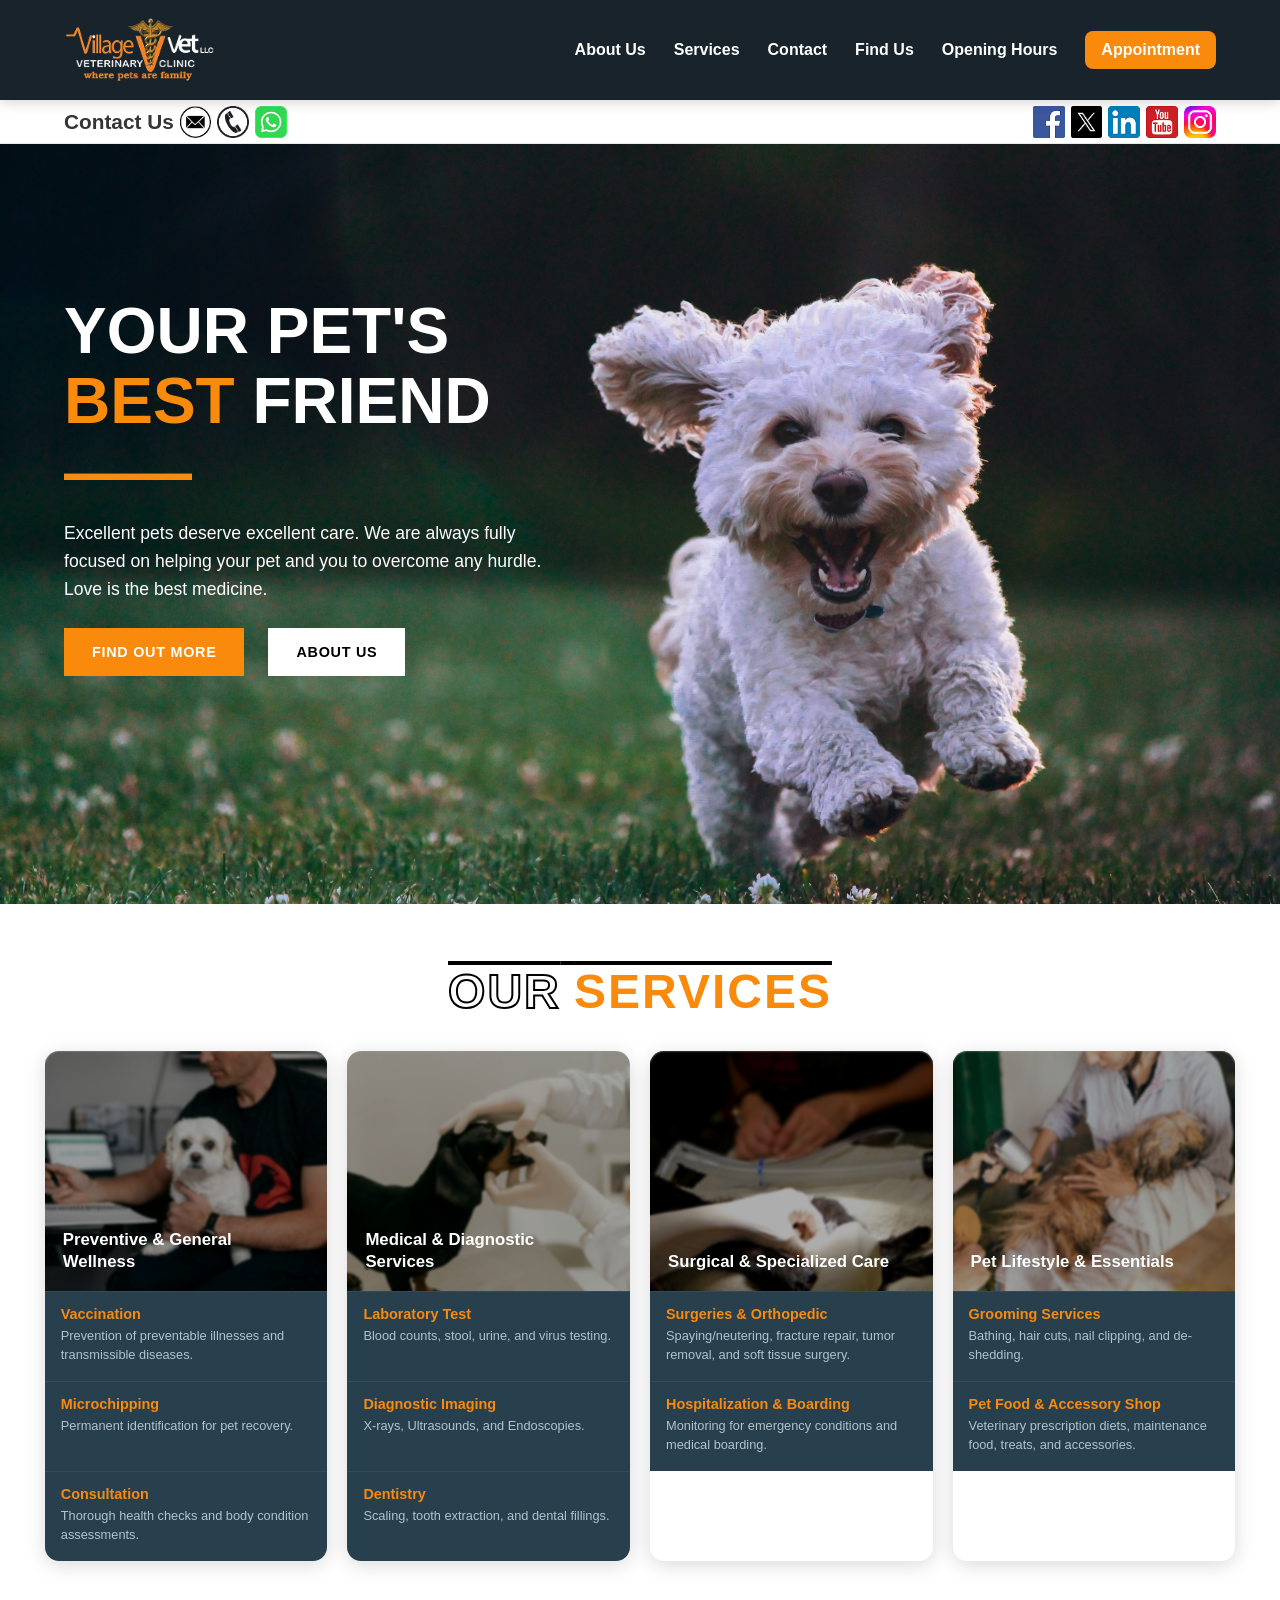
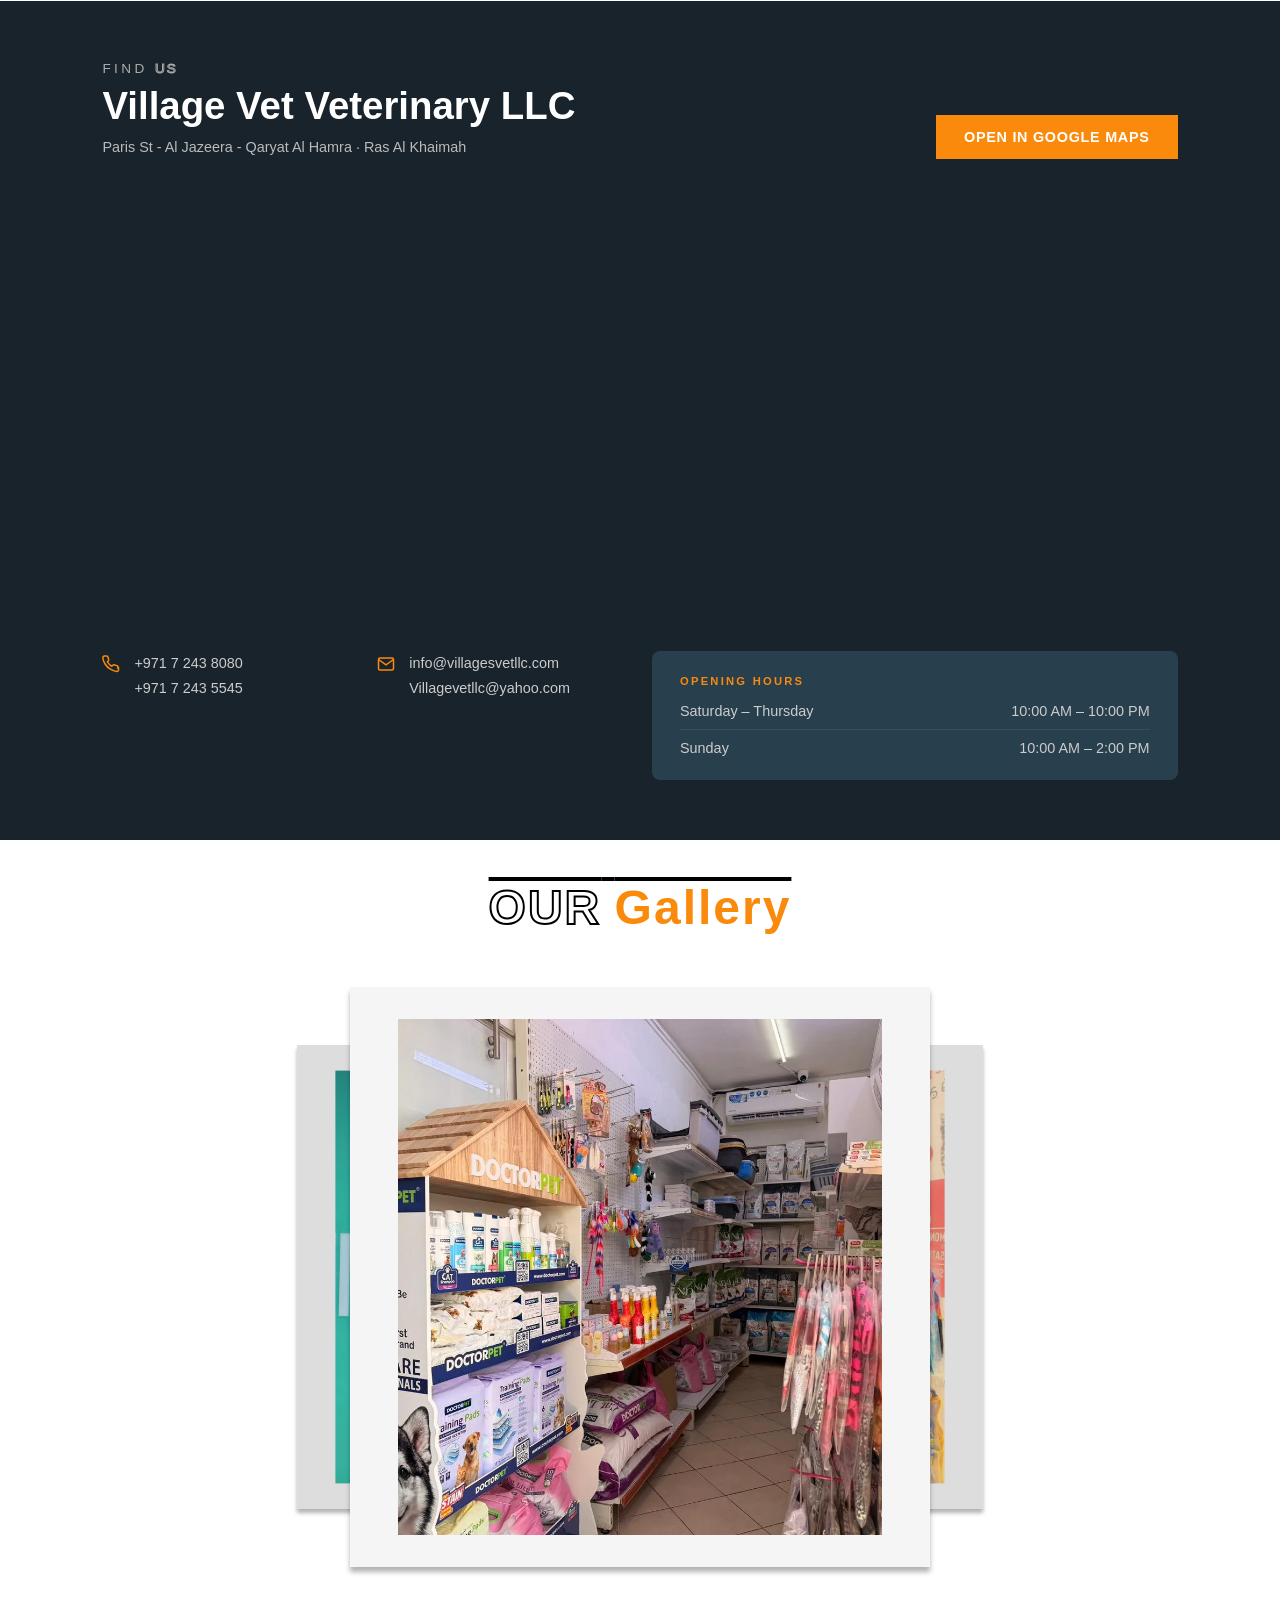
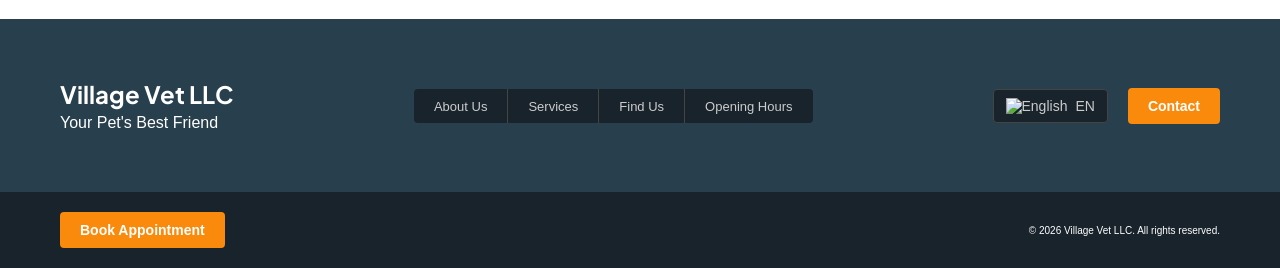
==== commit 8ffcad01: "update navbar styling" ====
--- a/index.html
+++ b/index.html
@@ -222,31 +222,31 @@
   <!-- ==================== DESKTOP VERSION ==================== -->
   <div class="desktop-layout">
 
-<!-- DESKTOP NAVBAR -->
-<nav class="navbar">
-    <a href="index.html" class="nav_logo">
-        <img src="images/village vet logo.png" alt="Village Vet Logo">
-    </a>
-
-    <div>
-        <a href="about_us.html">About Us</a>
-        <a href="services.html">Services</a>
-        <a href="contact.html">Contact</a>
-
-        <a target="_blank"
-           href="https://www.google.com/maps/place/Village+Vet+Veterinary+LLC/@25.6820195,55.7797574,17z">
-           Find Us
+    <!-- DESKTOP NAVBAR -->
+    <nav class="navbar">
+        <a href="index.html" class="nav_logo">
+            <img src="images/village vet logo.png" alt="Village Vet Logo">
         </a>
 
-        <a href="contact.html#opening_hour">
-            Opening Hours
-        </a>
-
-        <a id="appointment_btn" href="booking.html">
-            Appointment
-        </a>
-    </div>
-</nav>
+        <div>
+            <a href="about_us.html">About Us</a>
+            <a href="services.html">Services</a>
+            <a href="contact.html">Contact</a>
+
+            <a target="_blank"
+               href="https://www.google.com/maps/place/Village+Vet+Veterinary+LLC/@25.6820195,55.7797574,17z">
+               Find Us
+            </a>
+
+            <a href="contact.html#opening_hour">
+                Opening Hours
+            </a>
+
+            <a id="appointment_btn" href="booking.html">
+                Appointment
+            </a>
+        </div>
+    </nav>
 
 
 
--- a/css/borders.css
+++ b/css/borders.css
@@ -25,53 +25,70 @@
     margin: 0 auto; 
     padding: 0 20px; 
 }
-/* =========================
-   NAVBAR
-========================= */
-
-.navbar {
-    display: none; /* hidden on mobile by default */
-}
-
-@media (min-width: 1024px) {
-    .navbar {
+
+/* ============================================================
+   DESKTOP NAVBAR
+============================================================ */
+
+@media screen and (min-width: 1024px){
+
+    .navbar{
+        display: flex;
+        align-items: center;
+        justify-content: space-between;
+
         position: fixed;
-        display: flex;
+        top: 0;
+        left: 0;
+
         width: 100%;
         height: 100px;
-        z-index: 10;
-        background-color: rgb(20, 20, 20);
-    }
-
-    body {
-        padding-top: 100px; /* prevents hero from hiding under fixed navbar */
-    }
-}
-
-.nav_logo {
-    margin-left: 3.5%;
-    display: flex;
-    align-items: center;
-    height: 100%;
-}
-
-.nav_logo img {
-    height: 67%;
-}
-
-.navbar div {
-    display: flex;
-    align-items: center;
-    margin-left: auto;
-    margin-right: 50px;
-    gap: 17px;
-}
-
-.navbar div a {
-    font-size: 1.4vw;
-    text-decoration: none;
-    color: rgb(250, 138, 12);
-    padding: 0 10px;
+
+        padding: 0 5%;
+
+        background-color: #18232B; /* same as mobile */
+
+        z-index: 9999;
+
+        box-shadow: 0 2px 12px rgba(0,0,0,0.18);
+    }
+
+    .navbar a{
+        color: white;
+        text-decoration: none;
+        font-weight: 600;
+        transition: 0.25s ease;
+    }
+
+    .navbar a:hover{
+        color: #FA8A0C;
+    }
+
+    .nav_logo img{
+        height: 65px;
+        width: auto;
+    }
+
+    .navbar div{
+        display: flex;
+        align-items: center;
+        gap: 28px;
+    }
+
+    #appointment_btn{
+        color: white;
+        background-color: rgb(250, 138, 12);
+
+        padding: 10px 16px;
+
+        border-radius: 8px;
+    }
+
+    #appointment_btn:hover{
+        color: white;
+        background-color: #EE4F54;
+    }
+
 }
 
 /* =========================
--- a/css/homepage.css
+++ b/css/homepage.css
@@ -1,6 +1,27 @@
 /* ============================================================
    homepage.css — MOBILE ONLY
    ============================================================ */
+
+@keyframes fade-up {
+    0% {
+        opacity:0;
+        transform: translateY(30px) scale(0.9);
+    }
+    100% {
+        opacity:1;
+        transform: translateY(0px) scale(1);
+    }
+}
+
+@keyframes slide-in {
+    0% {
+        transform: translateX(30px);
+    }
+    100% {
+        transform: translateX(0px);
+    }
+}
+
 
 @media (max-width: 1023px) {
 
@@ -96,7 +117,7 @@
 .divider { width: 48px; height: 3px; background: var(--gold); margin: 14px 0 32px; }
 
 /* SERVICES */
-.services-list { display: flex; flex-direction: column; gap: 10px; }
+.services-list { animation: fade-up 0.5s linear; display: flex; flex-direction: column; gap: 10px; }
 .service-bar {
   display: flex;
   align-items: center;
